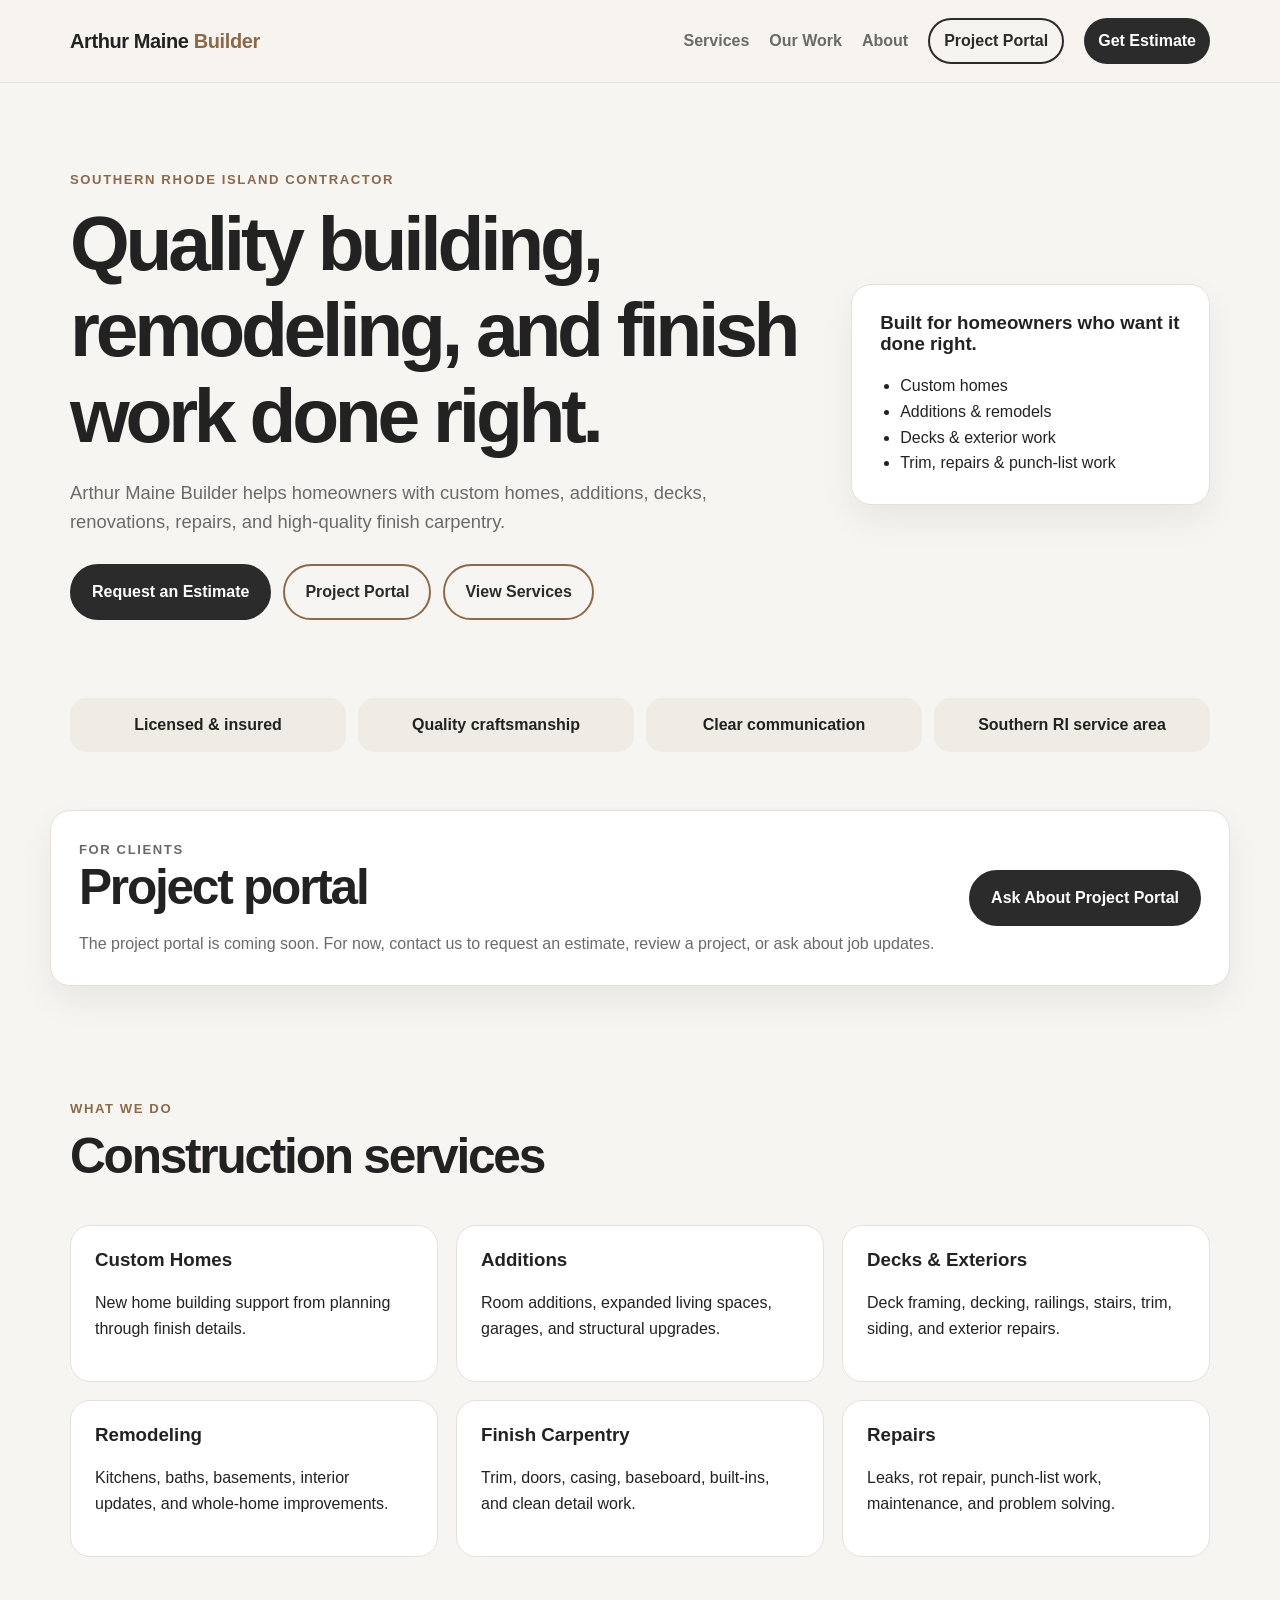
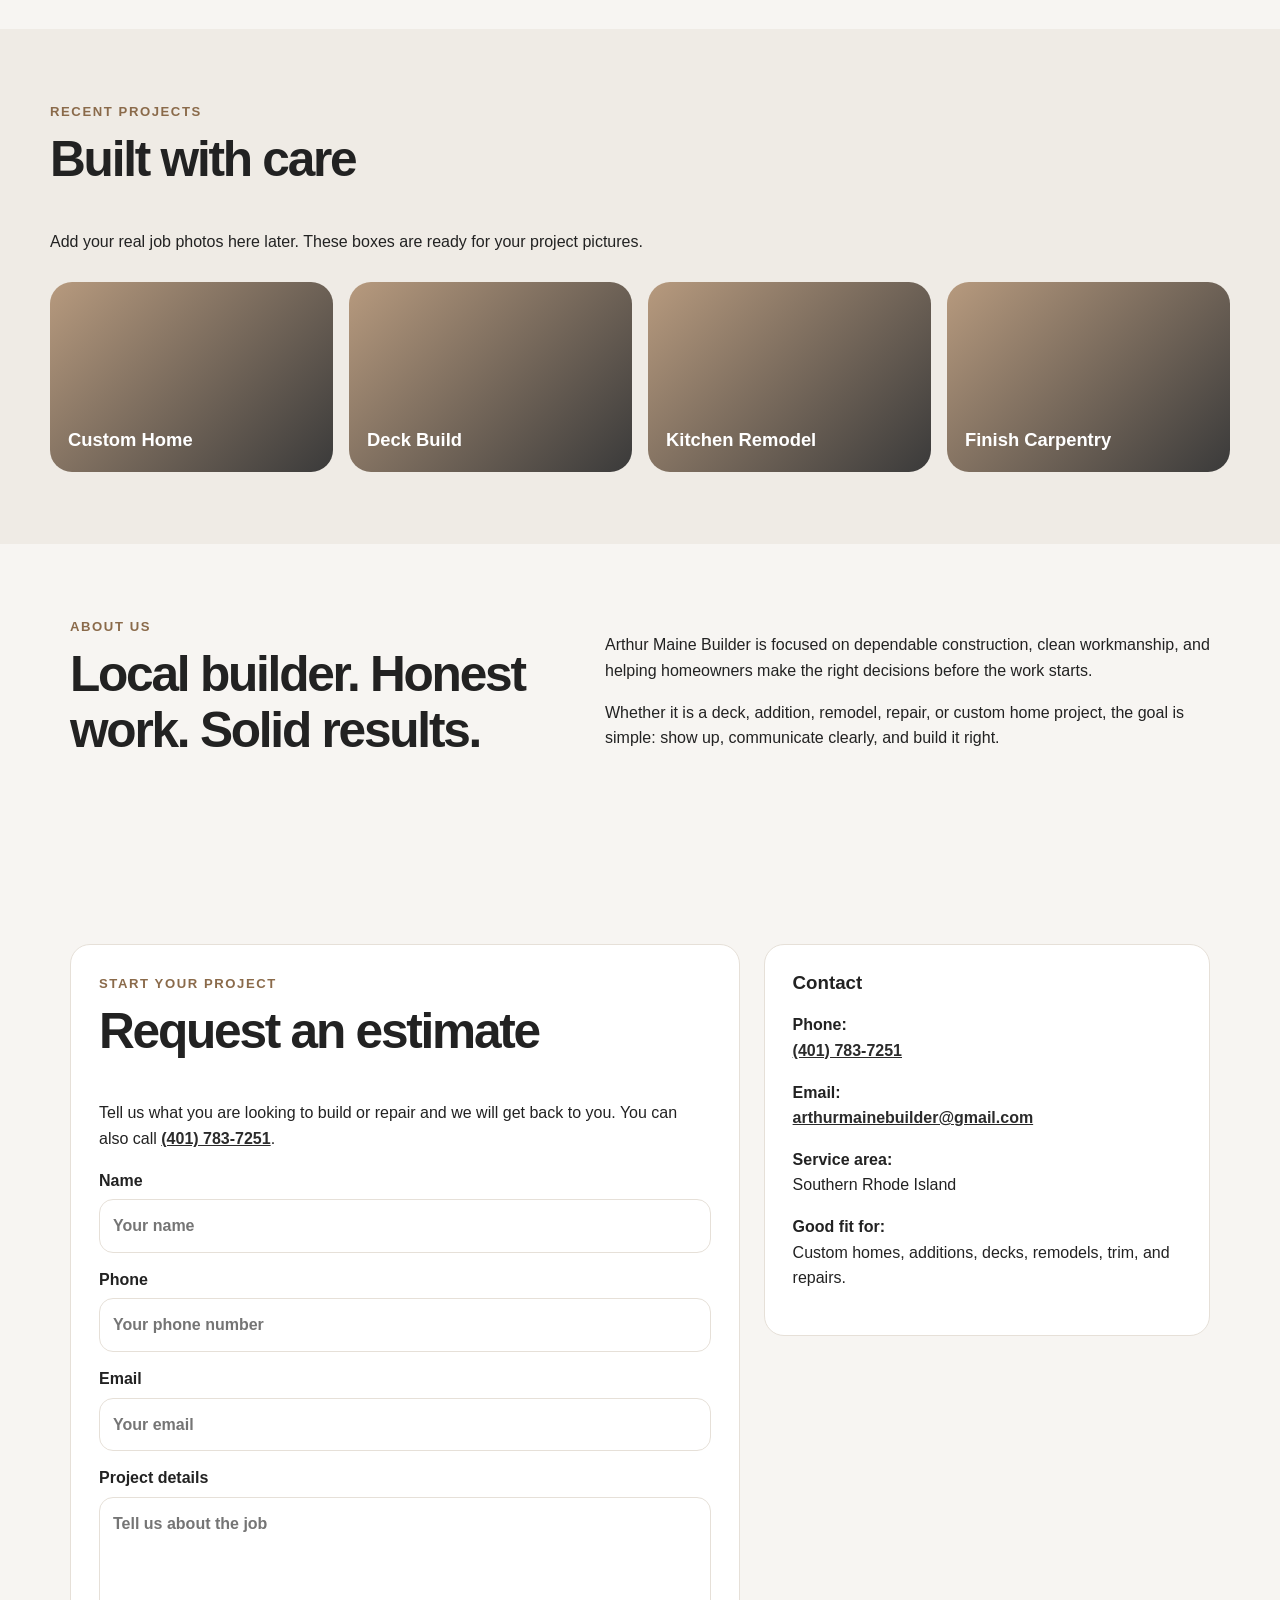
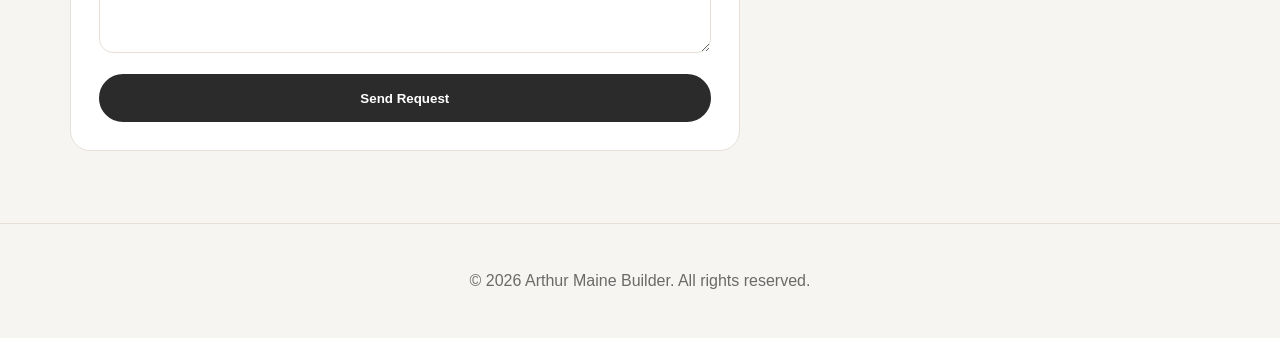
==== index.html @ 5f36a3ec "Add files via upload" ====
<!DOCTYPE html>
<html lang="en">
<head>
  <meta charset="UTF-8" />
  <meta name="viewport" content="width=device-width, initial-scale=1.0" />
  <title>Arthur Maine Builder | Custom Homes, Additions & Remodeling</title>
  <meta name="description" content="Arthur Maine Builder provides custom homes, additions, decks, remodeling, and finish carpentry in Southern Rhode Island." />
  <link rel="stylesheet" href="styles.css" />
</head>
<body>
  <header class="site-header">
    <nav class="nav">
      <a href="#" class="logo">Arthur Maine <span>Builder</span></a>
      <button class="menu-toggle" id="menuToggle" aria-label="Open menu">☰</button>
      <div class="nav-links" id="navLinks">
        <a href="#services">Services</a>
        <a href="#work">Our Work</a>
        <a href="#about">About</a>
        <a href="#contact" class="portal-link">Project Portal</a>
        <a href="#contact" class="nav-cta">Get Estimate</a>
      </div>
    </nav>
  </header>

  <main>
    <section class="hero">
      <div class="hero-content">
        <p class="eyebrow">Southern Rhode Island Contractor</p>
        <h1>Quality building, remodeling, and finish work done right.</h1>
        <p class="hero-text">
          Arthur Maine Builder helps homeowners with custom homes, additions, decks,
          renovations, repairs, and high-quality finish carpentry.
        </p>
        <div class="hero-buttons">
          <a href="#contact" class="btn primary">Request an Estimate</a>
          <a href="#contact" class="btn secondary">Project Portal</a>
          <a href="#services" class="btn secondary">View Services</a>
        </div>
      </div>
      <div class="hero-card">
        <h3>Built for homeowners who want it done right.</h3>
        <ul>
          <li>Custom homes</li>
          <li>Additions & remodels</li>
          <li>Decks & exterior work</li>
          <li>Trim, repairs & punch-list work</li>
        </ul>
      </div>
    </section>

    <section class="trust-bar">
      <div>Licensed & insured</div>
      <div>Quality craftsmanship</div>
      <div>Clear communication</div>
      <div>Southern RI service area</div>
    </section>

    <section class="portal-banner">
      <div>
        <p class="eyebrow">For clients</p>
        <h2>Project portal</h2>
        <p>The project portal is coming soon. For now, contact us to request an estimate, review a project, or ask about job updates.</p>
      </div>
      <a href="#contact" class="btn primary">Ask About Project Portal</a>
    </section>

    <section id="services" class="section">
      <div class="section-heading">
        <p class="eyebrow">What we do</p>
        <h2>Construction services</h2>
      </div>
      <div class="cards">
        <article class="card">
          <h3>Custom Homes</h3>
          <p>New home building support from planning through finish details.</p>
        </article>
        <article class="card">
          <h3>Additions</h3>
          <p>Room additions, expanded living spaces, garages, and structural upgrades.</p>
        </article>
        <article class="card">
          <h3>Decks & Exteriors</h3>
          <p>Deck framing, decking, railings, stairs, trim, siding, and exterior repairs.</p>
        </article>
        <article class="card">
          <h3>Remodeling</h3>
          <p>Kitchens, baths, basements, interior updates, and whole-home improvements.</p>
        </article>
        <article class="card">
          <h3>Finish Carpentry</h3>
          <p>Trim, doors, casing, baseboard, built-ins, and clean detail work.</p>
        </article>
        <article class="card">
          <h3>Repairs</h3>
          <p>Leaks, rot repair, punch-list work, maintenance, and problem solving.</p>
        </article>
      </div>
    </section>

    <section id="work" class="section alt">
      <div class="section-heading">
        <p class="eyebrow">Recent projects</p>
        <h2>Built with care</h2>
        <p>Add your real job photos here later. These boxes are ready for your project pictures.</p>
      </div>
      <div class="gallery">
        <div class="gallery-item">Custom Home</div>
        <div class="gallery-item">Deck Build</div>
        <div class="gallery-item">Kitchen Remodel</div>
        <div class="gallery-item">Finish Carpentry</div>
      </div>
    </section>

    <section id="about" class="section split">
      <div>
        <p class="eyebrow">About us</p>
        <h2>Local builder. Honest work. Solid results.</h2>
      </div>
      <div>
        <p>
          Arthur Maine Builder is focused on dependable construction, clean workmanship,
          and helping homeowners make the right decisions before the work starts.
        </p>
        <p>
          Whether it is a deck, addition, remodel, repair, or custom home project, the goal
          is simple: show up, communicate clearly, and build it right.
        </p>
      </div>
    </section>

    <section id="contact" class="section contact">
      <div class="contact-box">
        <p class="eyebrow">Start your project</p>
        <h2>Request an estimate</h2>
        <p>Tell us what you are looking to build or repair and we will get back to you. You can also call <a href="tel:4017837251">(401) 783-7251</a>.</p>

        <form action="mailto:arthurmainebuilder@gmail.com" method="post" enctype="text/plain" class="contact-form">
          <label>
            Name
            <input type="text" name="Name" placeholder="Your name" required />
          </label>
          <label>
            Phone
            <input type="tel" name="Phone" placeholder="Your phone number" />
          </label>
          <label>
            Email
            <input type="email" name="Email" placeholder="Your email" required />
          </label>
          <label>
            Project details
            <textarea name="Project Details" rows="5" placeholder="Tell us about the job"></textarea>
          </label>
          <button type="submit" class="btn primary">Send Request</button>
        </form>
      </div>

      <div class="contact-info">
        <h3>Contact</h3>
        <p><strong>Phone:</strong><br><a href="tel:4017837251">(401) 783-7251</a></p>
        <p><strong>Email:</strong><br><a href="mailto:arthurmainebuilder@gmail.com">arthurmainebuilder@gmail.com</a></p>
        <p><strong>Service area:</strong><br>Southern Rhode Island</p>
        <p><strong>Good fit for:</strong><br>Custom homes, additions, decks, remodels, trim, and repairs.</p>
      </div>
    </section>
  </main>

  <footer class="footer">
    <p>© <span id="year"></span> Arthur Maine Builder. All rights reserved.</p>
  </footer>

  <script src="script.js"></script>
</body>
</html>
---- styles.css ----
:root {
  --bg: #f7f5f2;
  --text: #222222;
  --muted: #6a6a6a;
  --card: #ffffff;
  --accent: #8a6a4a;
  --accent-dark: #2b2b2b;
  --border: #e6e0d8;
}

* {
  box-sizing: border-box;
}

html {
  scroll-behavior: smooth;
}

body {
  margin: 0;
  font-family: Arial, Helvetica, sans-serif;
  background: var(--bg);
  color: var(--text);
  line-height: 1.6;
}

a {
  color: inherit;
}

.site-header {
  position: sticky;
  top: 0;
  z-index: 10;
  background: rgba(247, 244, 239, 0.95);
  border-bottom: 1px solid var(--border);
  backdrop-filter: blur(8px);
}

.nav {
  max-width: 1180px;
  margin: 0 auto;
  padding: 18px 20px;
  display: flex;
  align-items: center;
  justify-content: space-between;
}

.logo {
  text-decoration: none;
  font-weight: 800;
  font-size: 1.25rem;
  letter-spacing: -0.02em;
}

.logo span {
  color: var(--accent);
}

.nav-links {
  display: flex;
  align-items: center;
  gap: 20px;
}

.nav-links a {
  text-decoration: none;
  font-weight: 700;
  color: var(--muted);
}

.nav-links a:hover {
  color: var(--accent-dark);
}

.nav-cta {
  background: var(--accent);
  color: white !important;
  padding: 10px 14px;
  border-radius: 999px;
}

.portal-link {
  border: 2px solid var(--accent);
  color: var(--accent-dark) !important;
  padding: 8px 14px;
  border-radius: 999px;
}

.menu-toggle {
  display: none;
  font-size: 1.6rem;
  border: 0;
  background: transparent;
  cursor: pointer;
}

.hero {
  max-width: 1180px;
  margin: 0 auto;
  padding: 86px 20px 60px;
  display: grid;
  grid-template-columns: 1.35fr 0.65fr;
  gap: 36px;
  align-items: center;
}

.eyebrow {
  margin: 0 0 10px;
  text-transform: uppercase;
  letter-spacing: 0.12em;
  color: var(--accent);
  font-weight: 800;
  font-size: 0.82rem;
}

h1, h2, h3 {
  line-height: 1.12;
  margin-top: 0;
}

h1 {
  font-size: clamp(2.35rem, 6vw, 4.8rem);
  letter-spacing: -0.055em;
  margin-bottom: 20px;
}

h2 {
  font-size: clamp(2rem, 4vw, 3.1rem);
  letter-spacing: -0.045em;
}

.hero-text {
  max-width: 680px;
  color: var(--muted);
  font-size: 1.15rem;
}

.hero-buttons {
  display: flex;
  flex-wrap: wrap;
  gap: 12px;
  margin-top: 28px;
}

.btn {
  display: inline-flex;
  align-items: center;
  justify-content: center;
  border-radius: 999px;
  padding: 13px 20px;
  text-decoration: none;
  font-weight: 800;
  border: 2px solid var(--accent);
  cursor: pointer;
  min-height: 48px;
}

.btn.primary {
  background: var(--accent);
  color: white;
}

.btn.secondary {
  background: transparent;
  color: var(--accent-dark);
}

.hero-card {
  background: var(--card);
  padding: 28px;
  border: 1px solid var(--border);
  border-radius: 24px;
  box-shadow: 0 16px 35px rgba(0,0,0,0.06);
}

.hero-card ul {
  padding-left: 20px;
  margin-bottom: 0;
}

.trust-bar {
  max-width: 1180px;
  margin: 0 auto 40px;
  padding: 18px 20px;
  display: grid;
  grid-template-columns: repeat(4, 1fr);
  gap: 12px;
}

.trust-bar div {
  background: #efebe5;
  padding: 14px;
  border-radius: 16px;
  text-align: center;
  font-weight: 800;
}

.section {
  max-width: 1180px;
  margin: 0 auto;
  padding: 72px 20px;
}

.portal-banner {
  max-width: 1180px;
  margin: 20px auto 40px;
  padding: 28px;
  background: var(--card);
  border: 1px solid var(--border);
  border-radius: 24px;
  display: flex;
  align-items: center;
  justify-content: space-between;
  gap: 24px;
  box-shadow: 0 16px 35px rgba(0,0,0,0.06);
}

.portal-banner h2 {
  margin-bottom: 10px;
}

.portal-banner p {
  margin-bottom: 0;
  color: var(--muted);
}

.section-heading {
  max-width: 720px;
  margin-bottom: 28px;
}

.cards {
  display: grid;
  grid-template-columns: repeat(3, 1fr);
  gap: 18px;
}

.card {
  background: var(--card);
  padding: 24px;
  border-radius: 22px;
  border: 1px solid var(--border);
}

.alt {
  background: #efebe5;
  max-width: none;
}

.alt > * {
  max-width: 1180px;
  margin-left: auto;
  margin-right: auto;
}

.gallery {
  display: grid;
  grid-template-columns: repeat(4, 1fr);
  gap: 16px;
}

.gallery-item {
  min-height: 190px;
  border-radius: 22px;
  background: linear-gradient(135deg, #b79a7e, #3a3a3a);
  display: flex;
  align-items: end;
  padding: 18px;
  color: white;
  font-size: 1.15rem;
  font-weight: 900;
}

.split {
  display: grid;
  grid-template-columns: 0.9fr 1.1fr;
  gap: 40px;
}

.contact {
  display: grid;
  grid-template-columns: 1.2fr 0.8fr;
  gap: 24px;
  align-items: start;
}

.contact-box, .contact-info {
  background: var(--card);
  border: 1px solid var(--border);
  border-radius: 24px;
  padding: 28px;
}

.contact-form {
  display: grid;
  gap: 14px;
}

label {
  font-weight: 800;
}

input, textarea {
  width: 100%;
  margin-top: 6px;
  border: 1px solid var(--border);
  border-radius: 14px;
  padding: 13px;
  font: inherit;
}

.footer {
  text-align: center;
  padding: 28px 20px;
  color: var(--muted);
  border-top: 1px solid var(--border);
}

@media (max-width: 800px) {
  .menu-toggle {
    display: block;
  }

  .nav-links {
    position: absolute;
    left: 20px;
    right: 20px;
    top: 70px;
    display: none;
    flex-direction: column;
    align-items: stretch;
    background: white;
    padding: 18px;
    border: 1px solid var(--border);
    border-radius: 18px;
    box-shadow: 0 20px 45px rgba(40, 28, 15, 0.12);
  }

  .nav-links.show {
    display: flex;
  }

  .nav-links a {
    padding: 10px;
  }

  .hero,
  .split,
  .contact {
    grid-template-columns: 1fr;
  }

  .portal-banner {
    flex-direction: column;
    align-items: stretch;
  }

  .trust-bar,
  .cards,
  .gallery {
    grid-template-columns: 1fr;
  }

  .hero {
    padding-top: 48px;
  }
}


a[href^="tel"],
a[href^="mailto"] {
  color: var(--accent-dark);
  font-weight: 800;
}


.btn.primary {
  background: var(--accent-dark);
  border-color: var(--accent-dark);
}

.btn.primary:hover {
  opacity: 0.92;
}

.nav-cta {
  background: var(--accent-dark);
}

.portal-link {
  border-color: var(--accent-dark);
}

.hero-card,
.card,
.contact-box,
.contact-info,
.portal-banner {
  border-radius: 20px;
}
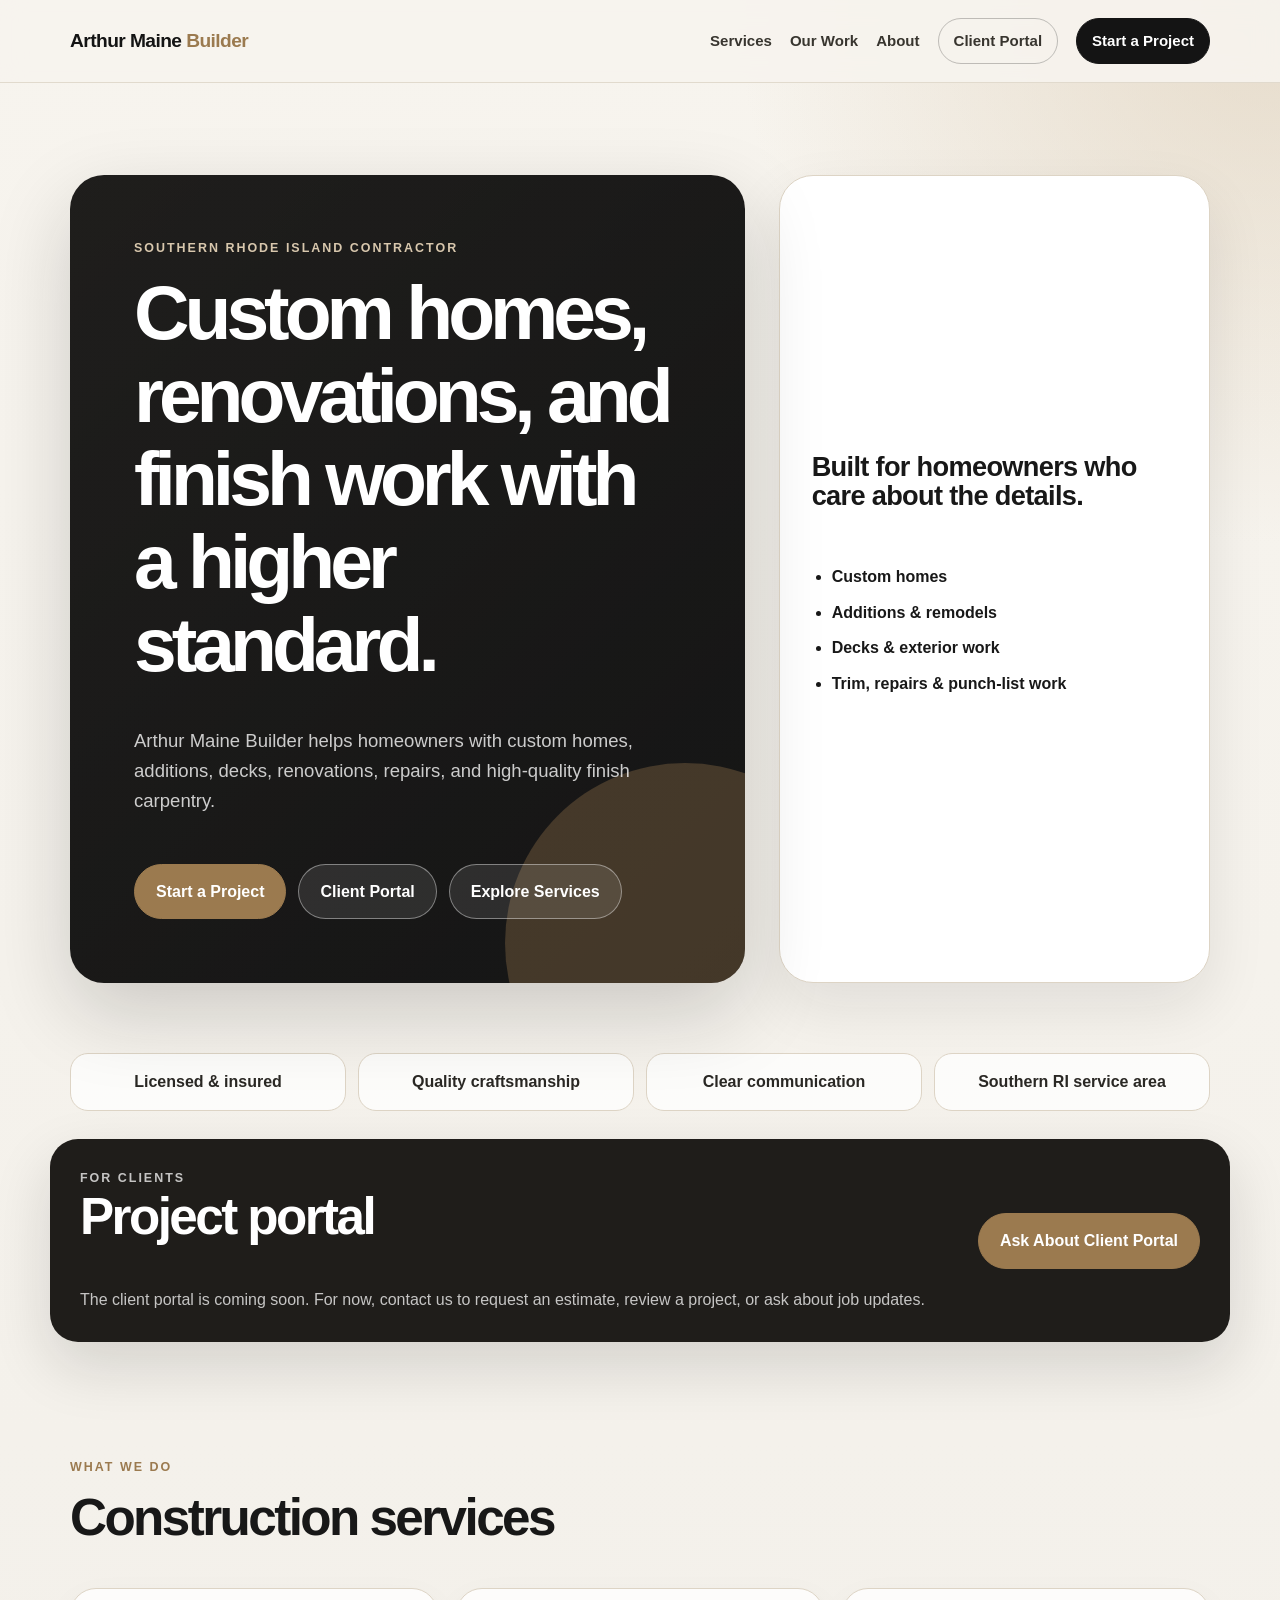
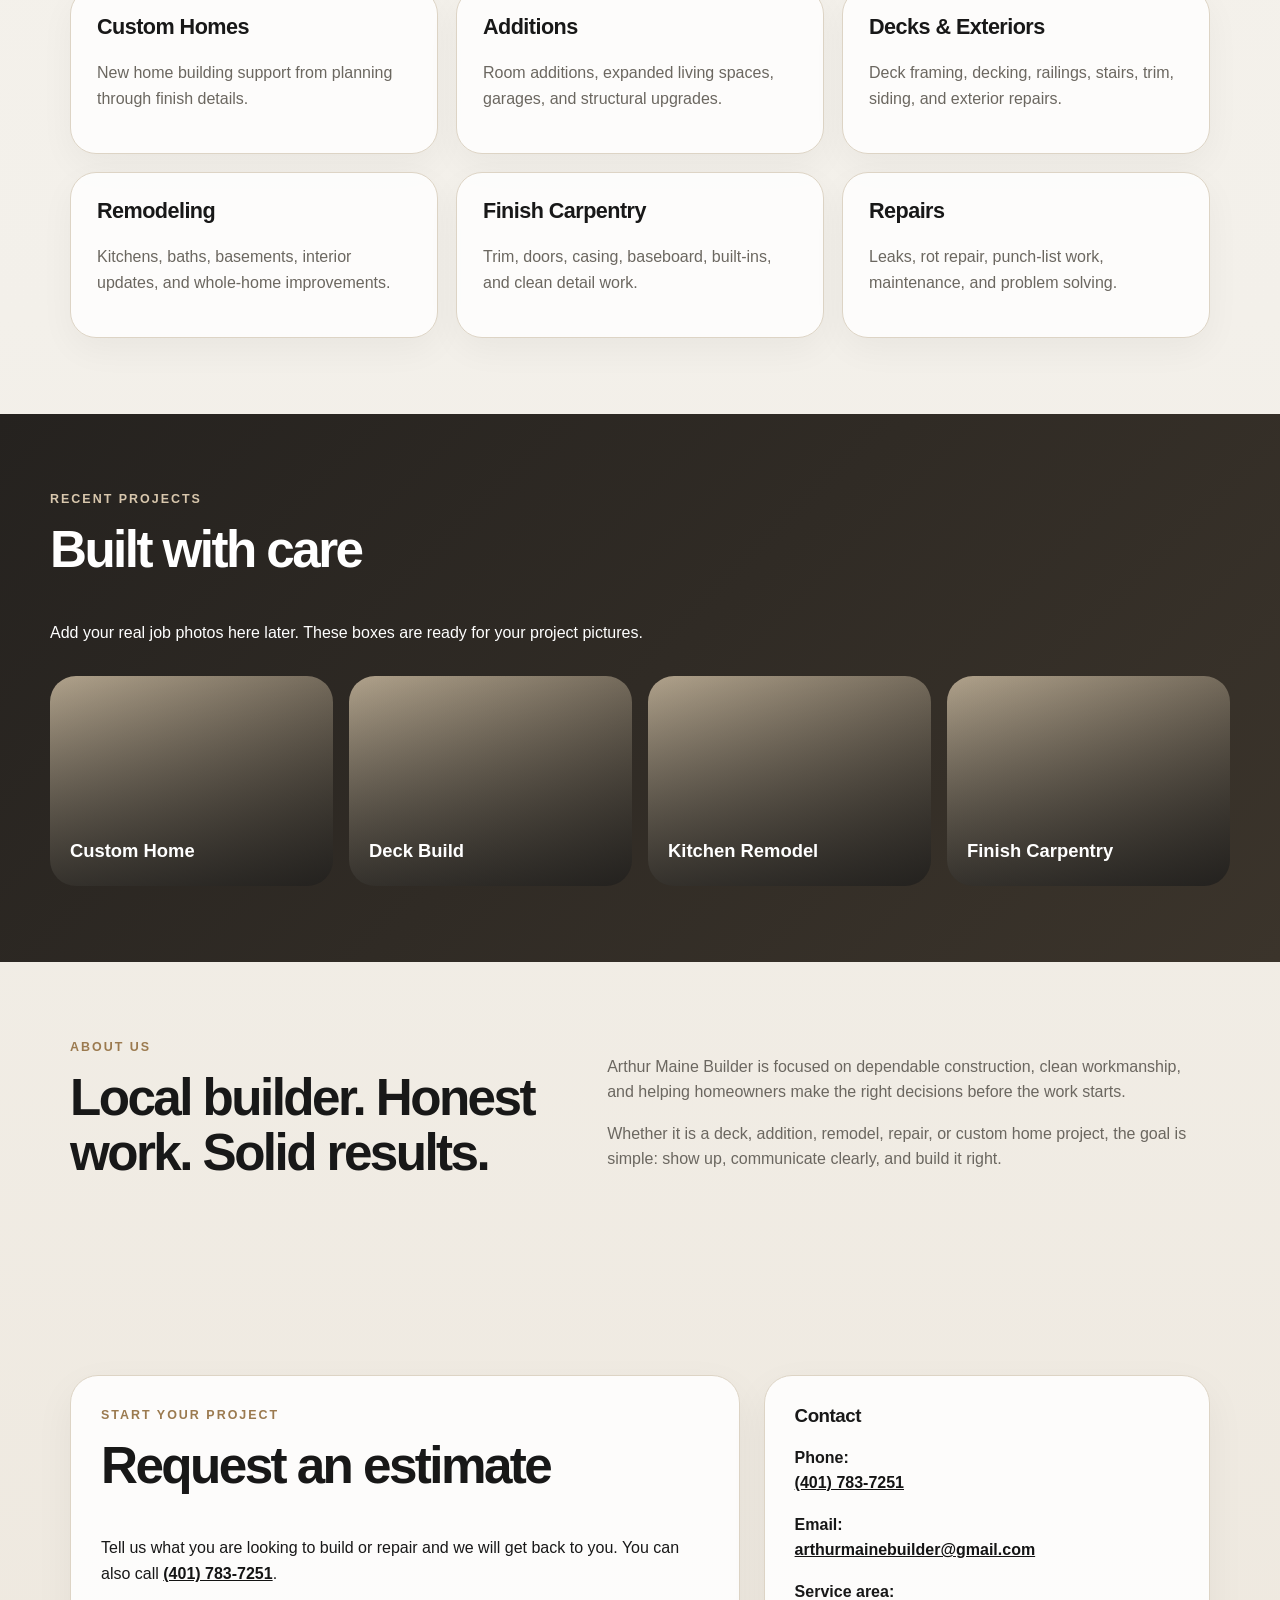
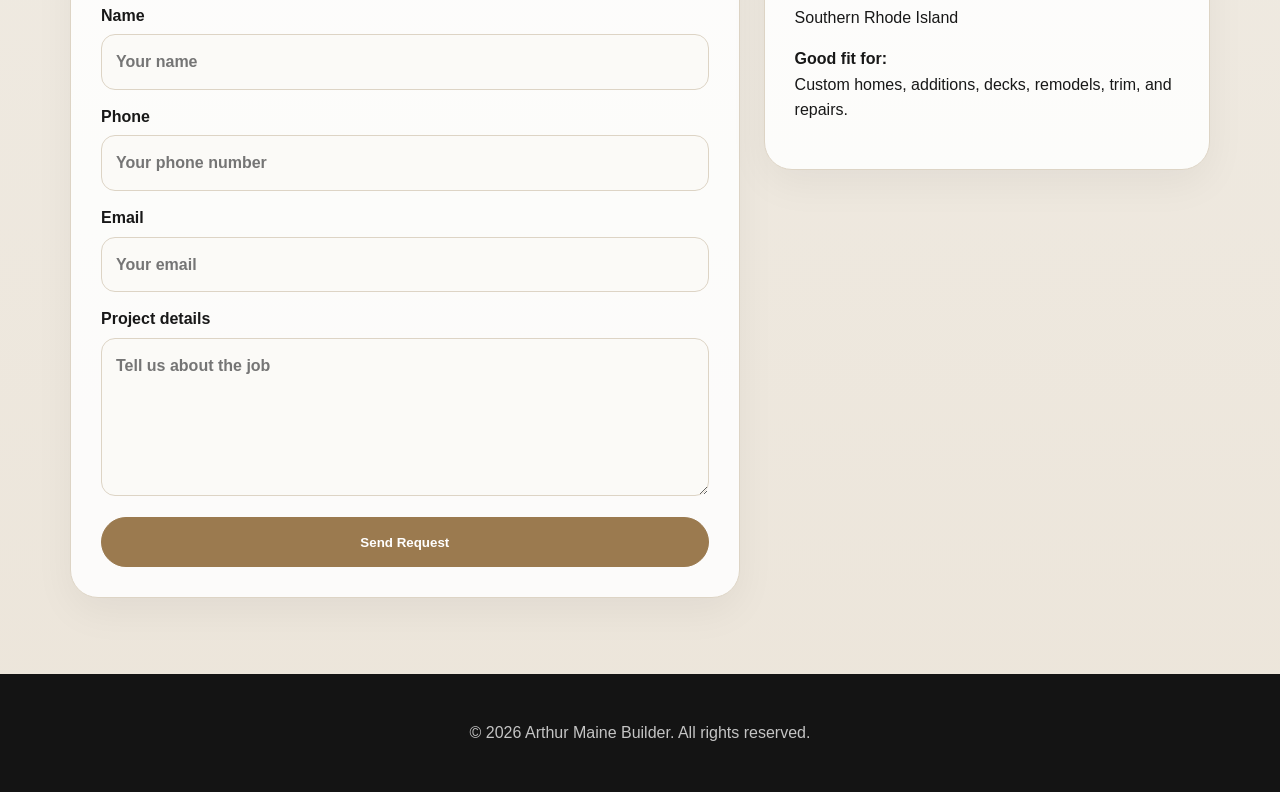
==== commit 184015c5: "Add files via upload" ====
--- a/index.html
+++ b/index.html
@@ -16,8 +16,8 @@
         <a href="#services">Services</a>
         <a href="#work">Our Work</a>
         <a href="#about">About</a>
-        <a href="#contact" class="portal-link">Project Portal</a>
-        <a href="#contact" class="nav-cta">Get Estimate</a>
+        <a href="#contact" class="portal-link">Client Portal</a>
+        <a href="#contact" class="nav-cta">Start a Project</a>
       </div>
     </nav>
   </header>
@@ -26,19 +26,19 @@
     <section class="hero">
       <div class="hero-content">
         <p class="eyebrow">Southern Rhode Island Contractor</p>
-        <h1>Quality building, remodeling, and finish work done right.</h1>
+        <h1>Custom homes, renovations, and finish work with a higher standard.</h1>
         <p class="hero-text">
           Arthur Maine Builder helps homeowners with custom homes, additions, decks,
           renovations, repairs, and high-quality finish carpentry.
         </p>
         <div class="hero-buttons">
-          <a href="#contact" class="btn primary">Request an Estimate</a>
-          <a href="#contact" class="btn secondary">Project Portal</a>
-          <a href="#services" class="btn secondary">View Services</a>
+          <a href="#contact" class="btn primary">Start a Project</a>
+          <a href="#contact" class="btn secondary">Client Portal</a>
+          <a href="#services" class="btn secondary">Explore Services</a>
         </div>
       </div>
       <div class="hero-card">
-        <h3>Built for homeowners who want it done right.</h3>
+        <h3>Built for homeowners who care about the details.</h3>
         <ul>
           <li>Custom homes</li>
           <li>Additions & remodels</li>
@@ -59,9 +59,9 @@
       <div>
         <p class="eyebrow">For clients</p>
         <h2>Project portal</h2>
-        <p>The project portal is coming soon. For now, contact us to request an estimate, review a project, or ask about job updates.</p>
+        <p>The client portal is coming soon. For now, contact us to request an estimate, review a project, or ask about job updates.</p>
       </div>
-      <a href="#contact" class="btn primary">Ask About Project Portal</a>
+      <a href="#contact" class="btn primary">Ask About Client Portal</a>
     </section>
 
     <section id="services" class="section">
--- a/styles.css
+++ b/styles.css
@@ -1,11 +1,14 @@
 :root {
-  --bg: #f7f5f2;
-  --text: #222222;
-  --muted: #6a6a6a;
+  --bg: #f3f0ea;
+  --text: #181818;
+  --muted: #6b6760;
   --card: #ffffff;
-  --accent: #8a6a4a;
-  --accent-dark: #2b2b2b;
-  --border: #e6e0d8;
+  --ink: #141414;
+  --accent: #9b7a4f;
+  --accent-soft: #d8c7ad;
+  --stone: #e7e0d6;
+  --section: #292622;
+  --border: #ddd4c5;
 }
 
 * {
@@ -19,7 +22,9 @@
 body {
   margin: 0;
   font-family: Arial, Helvetica, sans-serif;
-  background: var(--bg);
+  background:
+    radial-gradient(circle at top right, rgba(216,199,173,0.55), transparent 34rem),
+    linear-gradient(180deg, #f7f4ee 0%, var(--bg) 48%, #ece5da 100%);
   color: var(--text);
   line-height: 1.6;
 }
@@ -32,9 +37,9 @@
   position: sticky;
   top: 0;
   z-index: 10;
-  background: rgba(247, 244, 239, 0.95);
-  border-bottom: 1px solid var(--border);
-  backdrop-filter: blur(8px);
+  background: rgba(247, 244, 238, 0.92);
+  border-bottom: 1px solid rgba(221,212,197,0.8);
+  backdrop-filter: blur(12px);
 }
 
 .nav {
@@ -48,9 +53,10 @@
 
 .logo {
   text-decoration: none;
-  font-weight: 800;
-  font-size: 1.25rem;
-  letter-spacing: -0.02em;
+  font-weight: 900;
+  font-size: 1.2rem;
+  letter-spacing: -0.03em;
+  color: var(--ink);
 }
 
 .logo span {
@@ -60,31 +66,34 @@
 .nav-links {
   display: flex;
   align-items: center;
-  gap: 20px;
+  gap: 18px;
 }
 
 .nav-links a {
   text-decoration: none;
-  font-weight: 700;
-  color: var(--muted);
+  font-weight: 800;
+  color: #38352f;
+  font-size: 0.94rem;
 }
 
 .nav-links a:hover {
-  color: var(--accent-dark);
+  color: var(--accent);
+}
+
+.nav-cta,
+.portal-link {
+  border-radius: 999px;
+  padding: 10px 15px;
+}
+
+.portal-link {
+  border: 1px solid rgba(20,20,20,0.25);
 }
 
 .nav-cta {
-  background: var(--accent);
-  color: white !important;
-  padding: 10px 14px;
-  border-radius: 999px;
-}
-
-.portal-link {
-  border: 2px solid var(--accent);
-  color: var(--accent-dark) !important;
-  padding: 8px 14px;
-  border-radius: 999px;
+  background: var(--ink);
+  color: white !important;
+  border: 1px solid var(--ink);
 }
 
 .menu-toggle {
@@ -98,49 +107,90 @@
 .hero {
   max-width: 1180px;
   margin: 0 auto;
-  padding: 86px 20px 60px;
-  display: grid;
-  grid-template-columns: 1.35fr 0.65fr;
-  gap: 36px;
-  align-items: center;
+  padding: 92px 20px 70px;
+  display: grid;
+  grid-template-columns: 1.22fr 0.78fr;
+  gap: 34px;
+  align-items: stretch;
+}
+
+.hero-content {
+  background:
+    linear-gradient(rgba(20,20,20,0.72), rgba(20,20,20,0.72)),
+    linear-gradient(135deg, #3b3731, #161616);
+  color: white;
+  border-radius: 34px;
+  padding: clamp(34px, 6vw, 64px);
+  min-height: 560px;
+  display: flex;
+  flex-direction: column;
+  justify-content: center;
+  box-shadow: 0 30px 80px rgba(24,24,24,0.18);
+  position: relative;
+  overflow: hidden;
+}
+
+.hero-content::after {
+  content: "";
+  position: absolute;
+  right: -120px;
+  bottom: -140px;
+  width: 360px;
+  height: 360px;
+  border-radius: 50%;
+  background: rgba(155,122,79,0.35);
+}
+
+.hero-content > * {
+  position: relative;
+  z-index: 1;
 }
 
 .eyebrow {
-  margin: 0 0 10px;
+  margin: 0 0 12px;
   text-transform: uppercase;
-  letter-spacing: 0.12em;
-  color: var(--accent);
-  font-weight: 800;
-  font-size: 0.82rem;
+  letter-spacing: 0.16em;
+  color: var(--accent) !important;
+  font-weight: 900;
+  font-size: 0.78rem;
+}
+
+.hero .eyebrow {
+  color: var(--accent-soft) !important;
 }
 
 h1, h2, h3 {
-  line-height: 1.12;
+  line-height: 1.08;
   margin-top: 0;
 }
 
 h1 {
-  font-size: clamp(2.35rem, 6vw, 4.8rem);
-  letter-spacing: -0.055em;
-  margin-bottom: 20px;
+  font-size: clamp(2.5rem, 6vw, 5.2rem);
+  letter-spacing: -0.065em;
+  margin-bottom: 22px;
+  color: white !important;
 }
 
 h2 {
-  font-size: clamp(2rem, 4vw, 3.1rem);
-  letter-spacing: -0.045em;
+  font-size: clamp(2rem, 4vw, 3.25rem);
+  letter-spacing: -0.05em;
+}
+
+h3 {
+  letter-spacing: -0.025em;
 }
 
 .hero-text {
-  max-width: 680px;
-  color: var(--muted);
-  font-size: 1.15rem;
+  max-width: 700px;
+  color: rgba(255,255,255,0.78) !important;
+  font-size: 1.16rem;
 }
 
 .hero-buttons {
   display: flex;
   flex-wrap: wrap;
   gap: 12px;
-  margin-top: 28px;
+  margin-top: 30px;
 }
 
 .btn {
@@ -148,30 +198,39 @@
   align-items: center;
   justify-content: center;
   border-radius: 999px;
-  padding: 13px 20px;
+  padding: 14px 21px;
   text-decoration: none;
-  font-weight: 800;
-  border: 2px solid var(--accent);
+  font-weight: 900;
+  border: 1px solid var(--ink);
   cursor: pointer;
-  min-height: 48px;
+  min-height: 50px;
 }
 
 .btn.primary {
   background: var(--accent);
-  color: white;
+  border-color: var(--accent);
+  color: #fff !important;
 }
 
 .btn.secondary {
-  background: transparent;
-  color: var(--accent-dark);
+  background: rgba(255,255,255,0.1);
+  color: white !important;
+  border-color: rgba(255,255,255,0.4);
 }
 
 .hero-card {
   background: var(--card);
-  padding: 28px;
+  padding: 32px;
   border: 1px solid var(--border);
-  border-radius: 24px;
-  box-shadow: 0 16px 35px rgba(0,0,0,0.06);
+  border-radius: 34px;
+  box-shadow: 0 24px 60px rgba(24,24,24,0.09);
+  display: flex;
+  flex-direction: column;
+  justify-content: center;
+}
+
+.hero-card h3 {
+  font-size: 1.7rem;
 }
 
 .hero-card ul {
@@ -179,55 +238,63 @@
   margin-bottom: 0;
 }
 
+.hero-card li {
+  margin: 10px 0;
+  font-weight: 800;
+}
+
 .trust-bar {
   max-width: 1180px;
-  margin: 0 auto 40px;
-  padding: 18px 20px;
+  margin: 0 auto 28px;
+  padding: 0 20px;
   display: grid;
   grid-template-columns: repeat(4, 1fr);
   gap: 12px;
 }
 
 .trust-bar div {
-  background: #efebe5;
-  padding: 14px;
-  border-radius: 16px;
+  background: rgba(255,255,255,0.75);
+  border: 1px solid var(--border);
+  padding: 15px;
+  border-radius: 18px;
   text-align: center;
-  font-weight: 800;
-}
-
-.section {
-  max-width: 1180px;
-  margin: 0 auto;
-  padding: 72px 20px;
+  font-weight: 900;
+  color: #2a2824;
 }
 
 .portal-banner {
   max-width: 1180px;
   margin: 20px auto 40px;
-  padding: 28px;
-  background: var(--card);
-  border: 1px solid var(--border);
-  border-radius: 24px;
+  padding: 30px;
+  background: #1f1d1a;
+  color: white;
+  border-radius: 28px;
   display: flex;
   align-items: center;
   justify-content: space-between;
   gap: 24px;
-  box-shadow: 0 16px 35px rgba(0,0,0,0.06);
-}
-
-.portal-banner h2 {
-  margin-bottom: 10px;
-}
-
+  box-shadow: 0 24px 60px rgba(24,24,24,0.14);
+}
+
+.portal-banner h2,
 .portal-banner p {
+  color: white !important;
+}
+
+.portal-banner p {
+  opacity: 0.74;
   margin-bottom: 0;
-  color: var(--muted);
+}
+
+.section {
+  max-width: 1180px;
+  margin: 0 auto;
+  padding: 76px 20px;
 }
 
 .section-heading {
-  max-width: 720px;
-  margin-bottom: 28px;
+  max-width: 760px;
+  margin-bottom: 30px;
 }
 
 .cards {
@@ -237,23 +304,48 @@
 }
 
 .card {
-  background: var(--card);
-  padding: 24px;
-  border-radius: 22px;
+  background: rgba(255,255,255,0.82);
+  padding: 26px;
+  border-radius: 26px;
   border: 1px solid var(--border);
+  box-shadow: 0 12px 35px rgba(24,24,24,0.045);
+}
+
+.card:hover {
+  transform: translateY(-3px);
+  transition: 0.2s ease;
+}
+
+.card h3 {
+  font-size: 1.35rem;
+}
+
+.card p {
+  color: var(--muted);
 }
 
 .alt {
-  background: #efebe5;
   max-width: none;
-}
-
-.alt > * {
+  background: linear-gradient(135deg, #25221f 0%, #3b342b 100%);
+  color: white;
+}
+
+.alt .section-heading,
+.alt .gallery {
   max-width: 1180px;
   margin-left: auto;
   margin-right: auto;
 }
 
+.alt h2,
+.alt p {
+  color: white !important;
+}
+
+.alt .eyebrow {
+  color: var(--accent-soft) !important;
+}
+
 .gallery {
   display: grid;
   grid-template-columns: repeat(4, 1fr);
@@ -261,13 +353,15 @@
 }
 
 .gallery-item {
-  min-height: 190px;
-  border-radius: 22px;
-  background: linear-gradient(135deg, #b79a7e, #3a3a3a);
+  min-height: 210px;
+  border-radius: 26px;
+  background:
+    linear-gradient(180deg, rgba(20,20,20,0.05), rgba(20,20,20,0.72)),
+    linear-gradient(135deg, #b9aa92, #4b443a) !important;
   display: flex;
   align-items: end;
-  padding: 18px;
-  color: white;
+  padding: 20px;
+  color: white !important;
   font-size: 1.15rem;
   font-weight: 900;
 }
@@ -275,7 +369,11 @@
 .split {
   display: grid;
   grid-template-columns: 0.9fr 1.1fr;
-  gap: 40px;
+  gap: 44px;
+}
+
+.split p {
+  color: var(--muted);
 }
 
 .contact {
@@ -286,10 +384,11 @@
 }
 
 .contact-box, .contact-info {
-  background: var(--card);
+  background: rgba(255,255,255,0.86);
   border: 1px solid var(--border);
-  border-radius: 24px;
-  padding: 28px;
+  border-radius: 28px;
+  padding: 30px;
+  box-shadow: 0 14px 40px rgba(24,24,24,0.05);
 }
 
 .contact-form {
@@ -298,7 +397,7 @@
 }
 
 label {
-  font-weight: 800;
+  font-weight: 900;
 }
 
 input, textarea {
@@ -306,15 +405,33 @@
   margin-top: 6px;
   border: 1px solid var(--border);
   border-radius: 14px;
-  padding: 13px;
+  padding: 14px;
   font: inherit;
+  background: #fbfaf7;
+}
+
+input:focus,
+textarea:focus {
+  outline: 2px solid rgba(155,122,79,0.25);
+  border-color: var(--accent);
+}
+
+a[href^="tel"],
+a[href^="mailto"] {
+  color: var(--ink) !important;
+  font-weight: 900;
 }
 
 .footer {
   text-align: center;
-  padding: 28px 20px;
-  color: var(--muted);
-  border-top: 1px solid var(--border);
+  padding: 30px 20px;
+  color: rgba(255,255,255,0.75) !important;
+  background: #141414;
+}
+
+.footer p,
+.footer span {
+  color: rgba(255,255,255,0.75) !important;
 }
 
 @media (max-width: 800px) {
@@ -334,7 +451,7 @@
     padding: 18px;
     border: 1px solid var(--border);
     border-radius: 18px;
-    box-shadow: 0 20px 45px rgba(40, 28, 15, 0.12);
+    box-shadow: 0 20px 45px rgba(24,24,24,0.12);
   }
 
   .nav-links.show {
@@ -351,9 +468,12 @@
     grid-template-columns: 1fr;
   }
 
-  .portal-banner {
-    flex-direction: column;
-    align-items: stretch;
+  .hero {
+    padding-top: 42px;
+  }
+
+  .hero-content {
+    min-height: auto;
   }
 
   .trust-bar,
@@ -362,40 +482,8 @@
     grid-template-columns: 1fr;
   }
 
-  .hero {
-    padding-top: 48px;
-  }
-}
-
-
-a[href^="tel"],
-a[href^="mailto"] {
-  color: var(--accent-dark);
-  font-weight: 800;
-}
-
-
-.btn.primary {
-  background: var(--accent-dark);
-  border-color: var(--accent-dark);
-}
-
-.btn.primary:hover {
-  opacity: 0.92;
-}
-
-.nav-cta {
-  background: var(--accent-dark);
-}
-
-.portal-link {
-  border-color: var(--accent-dark);
-}
-
-.hero-card,
-.card,
-.contact-box,
-.contact-info,
-.portal-banner {
-  border-radius: 20px;
-}
+  .portal-banner {
+    flex-direction: column;
+    align-items: stretch;
+  }
+}
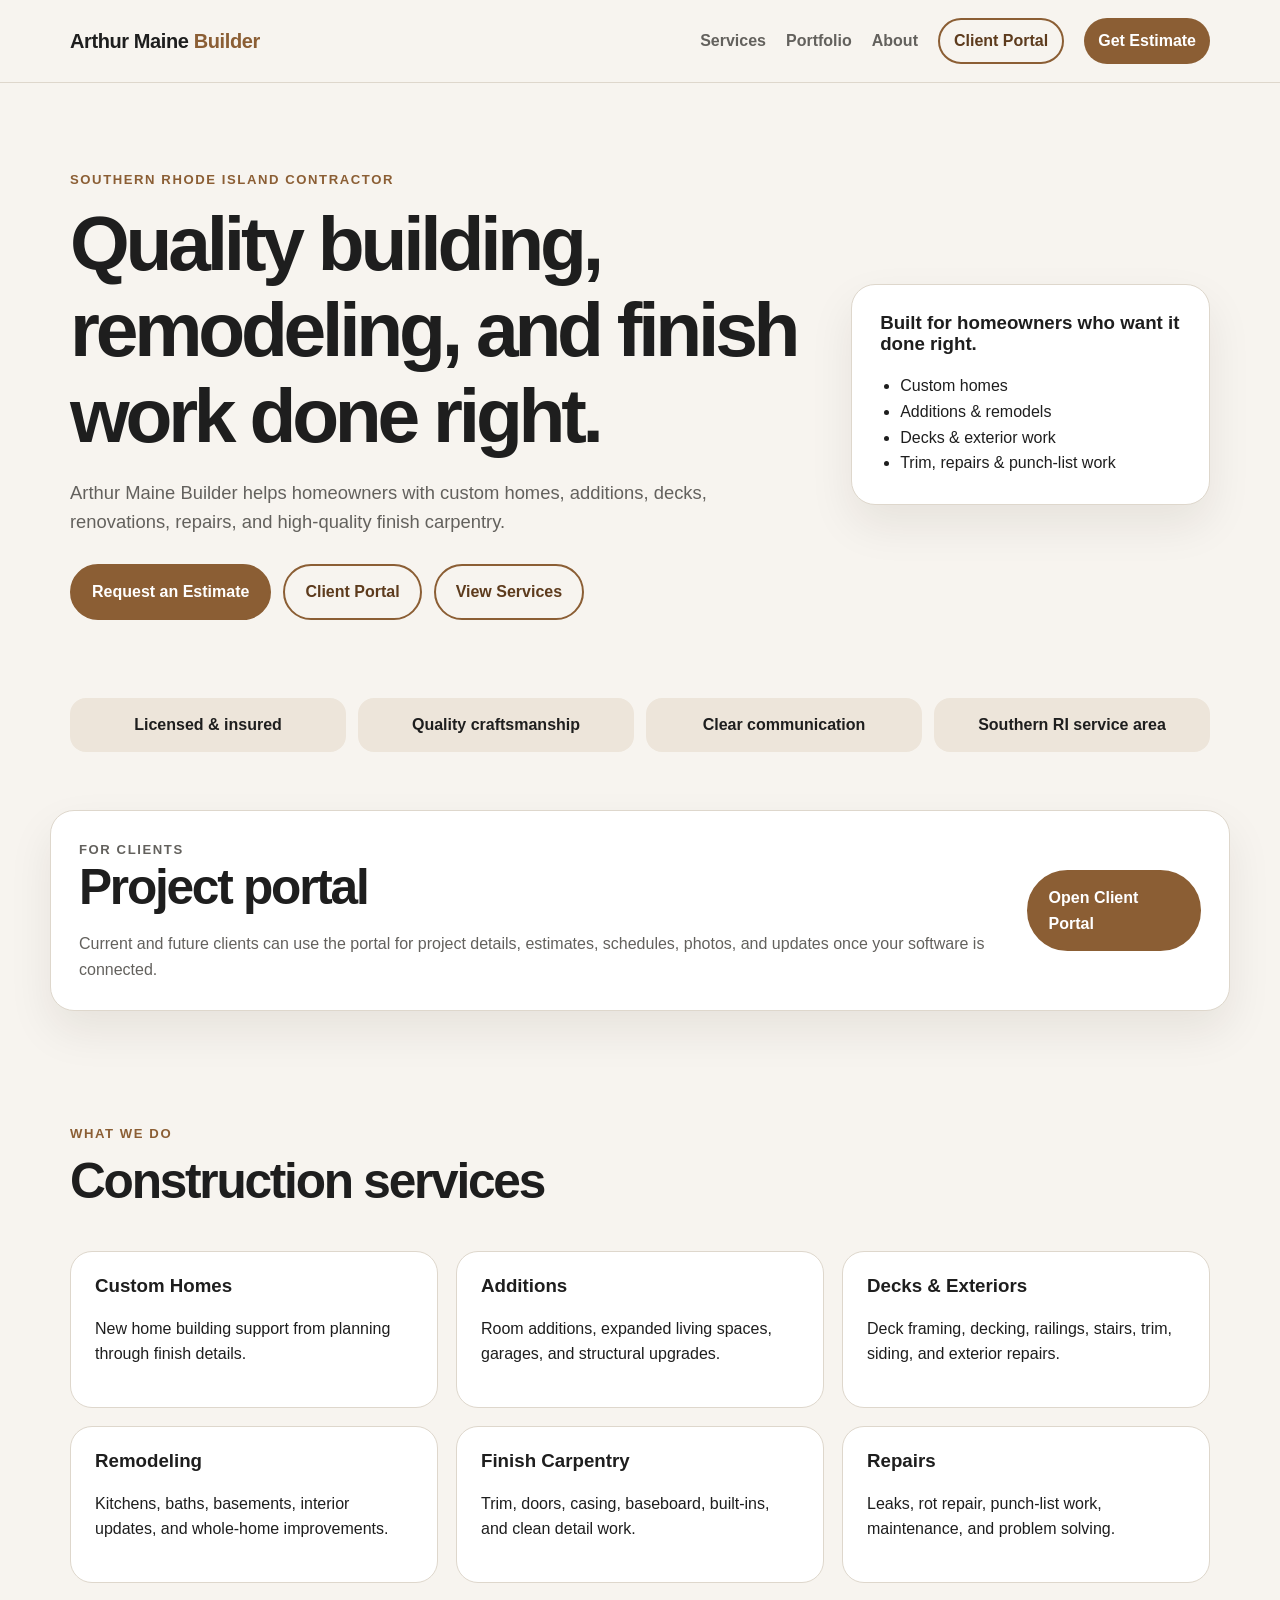
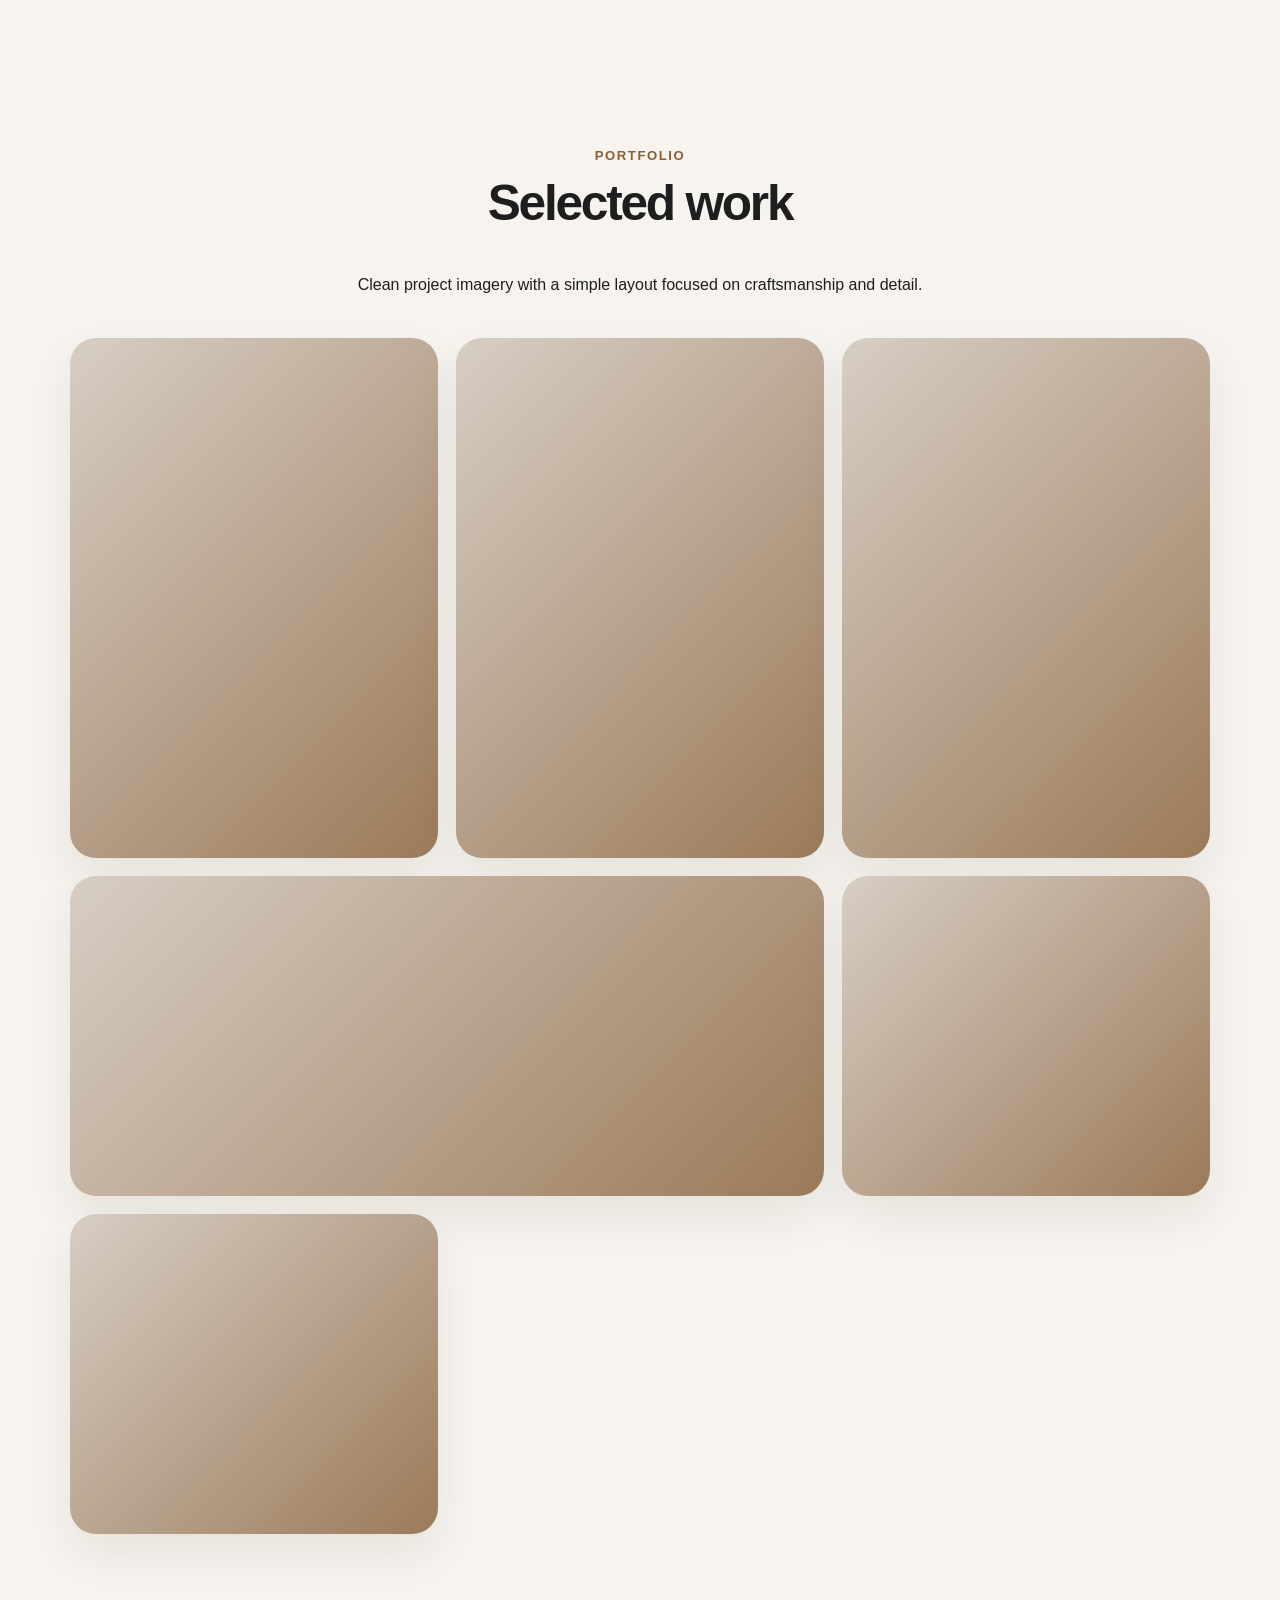
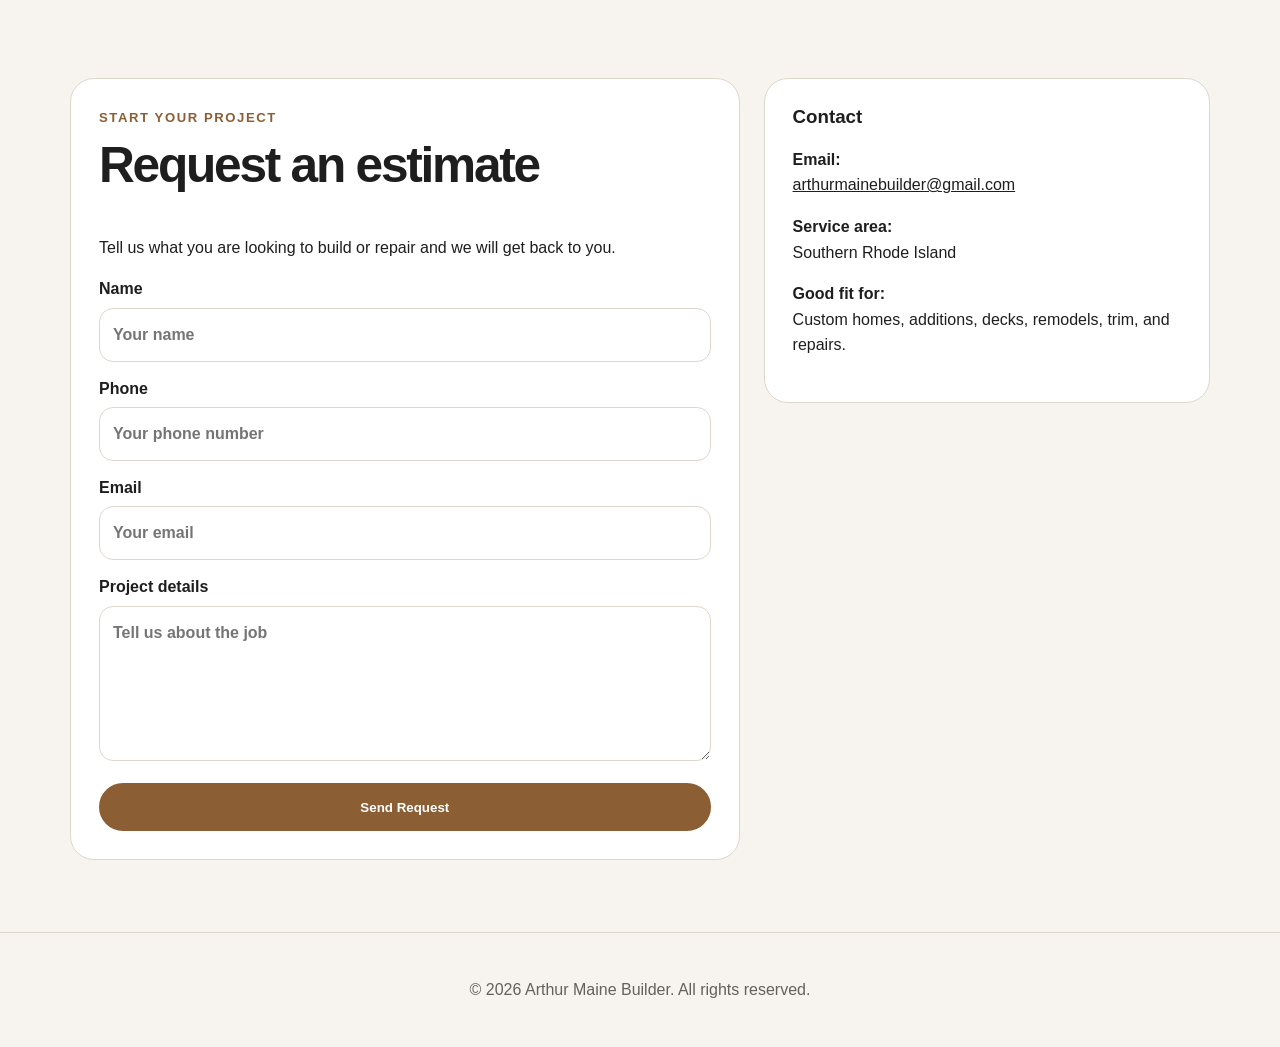
==== commit a5657c6a: "Add files via upload" ====
--- a/index.html
+++ b/index.html
@@ -14,10 +14,10 @@
       <button class="menu-toggle" id="menuToggle" aria-label="Open menu">☰</button>
       <div class="nav-links" id="navLinks">
         <a href="#services">Services</a>
-        <a href="#work">Our Work</a>
+        <a href="#work">Portfolio</a>
         <a href="#about">About</a>
-        <a href="#contact" class="portal-link">Client Portal</a>
-        <a href="#contact" class="nav-cta">Start a Project</a>
+        <a href="/portal" class="portal-link">Client Portal</a>
+        <a href="#contact" class="nav-cta">Get Estimate</a>
       </div>
     </nav>
   </header>
@@ -26,19 +26,19 @@
     <section class="hero">
       <div class="hero-content">
         <p class="eyebrow">Southern Rhode Island Contractor</p>
-        <h1>Custom homes, renovations, and finish work with a higher standard.</h1>
+        <h1>Quality building, remodeling, and finish work done right.</h1>
         <p class="hero-text">
           Arthur Maine Builder helps homeowners with custom homes, additions, decks,
           renovations, repairs, and high-quality finish carpentry.
         </p>
         <div class="hero-buttons">
-          <a href="#contact" class="btn primary">Start a Project</a>
-          <a href="#contact" class="btn secondary">Client Portal</a>
-          <a href="#services" class="btn secondary">Explore Services</a>
+          <a href="#contact" class="btn primary">Request an Estimate</a>
+          <a href="/portal" class="btn secondary">Client Portal</a>
+          <a href="#services" class="btn secondary">View Services</a>
         </div>
       </div>
       <div class="hero-card">
-        <h3>Built for homeowners who care about the details.</h3>
+        <h3>Built for homeowners who want it done right.</h3>
         <ul>
           <li>Custom homes</li>
           <li>Additions & remodels</li>
@@ -59,9 +59,9 @@
       <div>
         <p class="eyebrow">For clients</p>
         <h2>Project portal</h2>
-        <p>The client portal is coming soon. For now, contact us to request an estimate, review a project, or ask about job updates.</p>
+        <p>Current and future clients can use the portal for project details, estimates, schedules, photos, and updates once your software is connected.</p>
       </div>
-      <a href="#contact" class="btn primary">Ask About Client Portal</a>
+      <a href="/portal" class="btn primary">Open Client Portal</a>
     </section>
 
     <section id="services" class="section">
@@ -97,42 +97,30 @@
       </div>
     </section>
 
-    <section id="work" class="section alt">
-      <div class="section-heading">
-        <p class="eyebrow">Recent projects</p>
-        <h2>Built with care</h2>
-        <p>Add your real job photos here later. These boxes are ready for your project pictures.</p>
-      </div>
-      <div class="gallery">
-        <div class="gallery-item">Custom Home</div>
-        <div class="gallery-item">Deck Build</div>
-        <div class="gallery-item">Kitchen Remodel</div>
-        <div class="gallery-item">Finish Carpentry</div>
-      </div>
-    </section>
+    
+<section id="work" class="section portfolio-section">
+  <div class="section-heading centered">
+    <p class="eyebrow">Portfolio</p>
+    <h2>Selected work</h2>
+    <p>Clean project imagery with a simple layout focused on craftsmanship and detail.</p>
+  </div>
 
-    <section id="about" class="section split">
-      <div>
-        <p class="eyebrow">About us</p>
-        <h2>Local builder. Honest work. Solid results.</h2>
-      </div>
-      <div>
-        <p>
-          Arthur Maine Builder is focused on dependable construction, clean workmanship,
-          and helping homeowners make the right decisions before the work starts.
-        </p>
-        <p>
-          Whether it is a deck, addition, remodel, repair, or custom home project, the goal
-          is simple: show up, communicate clearly, and build it right.
-        </p>
-      </div>
-    </section>
+  <div class="minimal-gallery">
+    <div class="minimal-photo"></div>
+    <div class="minimal-photo tall"></div>
+    <div class="minimal-photo"></div>
+    <div class="minimal-photo wide"></div>
+    <div class="minimal-photo"></div>
+    <div class="minimal-photo"></div>
+  </div>
+</section>
+
 
     <section id="contact" class="section contact">
       <div class="contact-box">
         <p class="eyebrow">Start your project</p>
         <h2>Request an estimate</h2>
-        <p>Tell us what you are looking to build or repair and we will get back to you. You can also call <a href="tel:4017837251">(401) 783-7251</a>.</p>
+        <p>Tell us what you are looking to build or repair and we will get back to you.</p>
 
         <form action="mailto:arthurmainebuilder@gmail.com" method="post" enctype="text/plain" class="contact-form">
           <label>
@@ -157,7 +145,6 @@
 
       <div class="contact-info">
         <h3>Contact</h3>
-        <p><strong>Phone:</strong><br><a href="tel:4017837251">(401) 783-7251</a></p>
         <p><strong>Email:</strong><br><a href="mailto:arthurmainebuilder@gmail.com">arthurmainebuilder@gmail.com</a></p>
         <p><strong>Service area:</strong><br>Southern Rhode Island</p>
         <p><strong>Good fit for:</strong><br>Custom homes, additions, decks, remodels, trim, and repairs.</p>
--- a/styles.css
+++ b/styles.css
@@ -1,14 +1,11 @@
 :root {
-  --bg: #f3f0ea;
-  --text: #181818;
-  --muted: #6b6760;
+  --bg: #f7f4ef;
+  --text: #1e1e1e;
+  --muted: #63615d;
   --card: #ffffff;
-  --ink: #141414;
-  --accent: #9b7a4f;
-  --accent-soft: #d8c7ad;
-  --stone: #e7e0d6;
-  --section: #292622;
-  --border: #ddd4c5;
+  --accent: #8b5e34;
+  --accent-dark: #5d3b1d;
+  --border: #ded7cc;
 }
 
 * {
@@ -22,9 +19,7 @@
 body {
   margin: 0;
   font-family: Arial, Helvetica, sans-serif;
-  background:
-    radial-gradient(circle at top right, rgba(216,199,173,0.55), transparent 34rem),
-    linear-gradient(180deg, #f7f4ee 0%, var(--bg) 48%, #ece5da 100%);
+  background: var(--bg);
   color: var(--text);
   line-height: 1.6;
 }
@@ -37,9 +32,9 @@
   position: sticky;
   top: 0;
   z-index: 10;
-  background: rgba(247, 244, 238, 0.92);
-  border-bottom: 1px solid rgba(221,212,197,0.8);
-  backdrop-filter: blur(12px);
+  background: rgba(247, 244, 239, 0.95);
+  border-bottom: 1px solid var(--border);
+  backdrop-filter: blur(8px);
 }
 
 .nav {
@@ -53,10 +48,9 @@
 
 .logo {
   text-decoration: none;
-  font-weight: 900;
-  font-size: 1.2rem;
-  letter-spacing: -0.03em;
-  color: var(--ink);
+  font-weight: 800;
+  font-size: 1.25rem;
+  letter-spacing: -0.02em;
 }
 
 .logo span {
@@ -66,34 +60,31 @@
 .nav-links {
   display: flex;
   align-items: center;
-  gap: 18px;
+  gap: 20px;
 }
 
 .nav-links a {
   text-decoration: none;
-  font-weight: 800;
-  color: #38352f;
-  font-size: 0.94rem;
+  font-weight: 700;
+  color: var(--muted);
 }
 
 .nav-links a:hover {
-  color: var(--accent);
-}
-
-.nav-cta,
+  color: var(--accent-dark);
+}
+
+.nav-cta {
+  background: var(--accent);
+  color: white !important;
+  padding: 10px 14px;
+  border-radius: 999px;
+}
+
 .portal-link {
+  border: 2px solid var(--accent);
+  color: var(--accent-dark) !important;
+  padding: 8px 14px;
   border-radius: 999px;
-  padding: 10px 15px;
-}
-
-.portal-link {
-  border: 1px solid rgba(20,20,20,0.25);
-}
-
-.nav-cta {
-  background: var(--ink);
-  color: white !important;
-  border: 1px solid var(--ink);
 }
 
 .menu-toggle {
@@ -107,90 +98,49 @@
 .hero {
   max-width: 1180px;
   margin: 0 auto;
-  padding: 92px 20px 70px;
-  display: grid;
-  grid-template-columns: 1.22fr 0.78fr;
-  gap: 34px;
-  align-items: stretch;
-}
-
-.hero-content {
-  background:
-    linear-gradient(rgba(20,20,20,0.72), rgba(20,20,20,0.72)),
-    linear-gradient(135deg, #3b3731, #161616);
-  color: white;
-  border-radius: 34px;
-  padding: clamp(34px, 6vw, 64px);
-  min-height: 560px;
-  display: flex;
-  flex-direction: column;
-  justify-content: center;
-  box-shadow: 0 30px 80px rgba(24,24,24,0.18);
-  position: relative;
-  overflow: hidden;
-}
-
-.hero-content::after {
-  content: "";
-  position: absolute;
-  right: -120px;
-  bottom: -140px;
-  width: 360px;
-  height: 360px;
-  border-radius: 50%;
-  background: rgba(155,122,79,0.35);
-}
-
-.hero-content > * {
-  position: relative;
-  z-index: 1;
+  padding: 86px 20px 60px;
+  display: grid;
+  grid-template-columns: 1.35fr 0.65fr;
+  gap: 36px;
+  align-items: center;
 }
 
 .eyebrow {
-  margin: 0 0 12px;
+  margin: 0 0 10px;
   text-transform: uppercase;
-  letter-spacing: 0.16em;
-  color: var(--accent) !important;
-  font-weight: 900;
-  font-size: 0.78rem;
-}
-
-.hero .eyebrow {
-  color: var(--accent-soft) !important;
+  letter-spacing: 0.12em;
+  color: var(--accent);
+  font-weight: 800;
+  font-size: 0.82rem;
 }
 
 h1, h2, h3 {
-  line-height: 1.08;
+  line-height: 1.12;
   margin-top: 0;
 }
 
 h1 {
-  font-size: clamp(2.5rem, 6vw, 5.2rem);
-  letter-spacing: -0.065em;
-  margin-bottom: 22px;
-  color: white !important;
+  font-size: clamp(2.35rem, 6vw, 4.8rem);
+  letter-spacing: -0.055em;
+  margin-bottom: 20px;
 }
 
 h2 {
-  font-size: clamp(2rem, 4vw, 3.25rem);
-  letter-spacing: -0.05em;
-}
-
-h3 {
-  letter-spacing: -0.025em;
+  font-size: clamp(2rem, 4vw, 3.1rem);
+  letter-spacing: -0.045em;
 }
 
 .hero-text {
-  max-width: 700px;
-  color: rgba(255,255,255,0.78) !important;
-  font-size: 1.16rem;
+  max-width: 680px;
+  color: var(--muted);
+  font-size: 1.15rem;
 }
 
 .hero-buttons {
   display: flex;
   flex-wrap: wrap;
   gap: 12px;
-  margin-top: 30px;
+  margin-top: 28px;
 }
 
 .btn {
@@ -198,39 +148,30 @@
   align-items: center;
   justify-content: center;
   border-radius: 999px;
-  padding: 14px 21px;
+  padding: 13px 20px;
   text-decoration: none;
-  font-weight: 900;
-  border: 1px solid var(--ink);
+  font-weight: 800;
+  border: 2px solid var(--accent);
   cursor: pointer;
-  min-height: 50px;
+  min-height: 48px;
 }
 
 .btn.primary {
   background: var(--accent);
-  border-color: var(--accent);
-  color: #fff !important;
+  color: white;
 }
 
 .btn.secondary {
-  background: rgba(255,255,255,0.1);
-  color: white !important;
-  border-color: rgba(255,255,255,0.4);
+  background: transparent;
+  color: var(--accent-dark);
 }
 
 .hero-card {
   background: var(--card);
-  padding: 32px;
+  padding: 28px;
   border: 1px solid var(--border);
-  border-radius: 34px;
-  box-shadow: 0 24px 60px rgba(24,24,24,0.09);
-  display: flex;
-  flex-direction: column;
-  justify-content: center;
-}
-
-.hero-card h3 {
-  font-size: 1.7rem;
+  border-radius: 24px;
+  box-shadow: 0 20px 45px rgba(40, 28, 15, 0.08);
 }
 
 .hero-card ul {
@@ -238,63 +179,55 @@
   margin-bottom: 0;
 }
 
-.hero-card li {
-  margin: 10px 0;
-  font-weight: 800;
-}
-
 .trust-bar {
   max-width: 1180px;
-  margin: 0 auto 28px;
-  padding: 0 20px;
+  margin: 0 auto 40px;
+  padding: 18px 20px;
   display: grid;
   grid-template-columns: repeat(4, 1fr);
   gap: 12px;
 }
 
 .trust-bar div {
-  background: rgba(255,255,255,0.75);
+  background: #ede5da;
+  padding: 14px;
+  border-radius: 16px;
+  text-align: center;
+  font-weight: 800;
+}
+
+.section {
+  max-width: 1180px;
+  margin: 0 auto;
+  padding: 72px 20px;
+}
+
+.portal-banner {
+  max-width: 1180px;
+  margin: 20px auto 40px;
+  padding: 28px;
+  background: var(--card);
   border: 1px solid var(--border);
-  padding: 15px;
-  border-radius: 18px;
-  text-align: center;
-  font-weight: 900;
-  color: #2a2824;
-}
-
-.portal-banner {
-  max-width: 1180px;
-  margin: 20px auto 40px;
-  padding: 30px;
-  background: #1f1d1a;
-  color: white;
-  border-radius: 28px;
+  border-radius: 24px;
   display: flex;
   align-items: center;
   justify-content: space-between;
   gap: 24px;
-  box-shadow: 0 24px 60px rgba(24,24,24,0.14);
-}
-
-.portal-banner h2,
+  box-shadow: 0 20px 45px rgba(40, 28, 15, 0.08);
+}
+
+.portal-banner h2 {
+  margin-bottom: 10px;
+}
+
 .portal-banner p {
-  color: white !important;
-}
-
-.portal-banner p {
-  opacity: 0.74;
   margin-bottom: 0;
-}
-
-.section {
-  max-width: 1180px;
-  margin: 0 auto;
-  padding: 76px 20px;
+  color: var(--muted);
 }
 
 .section-heading {
-  max-width: 760px;
-  margin-bottom: 30px;
+  max-width: 720px;
+  margin-bottom: 28px;
 }
 
 .cards {
@@ -304,48 +237,23 @@
 }
 
 .card {
-  background: rgba(255,255,255,0.82);
-  padding: 26px;
-  border-radius: 26px;
+  background: var(--card);
+  padding: 24px;
+  border-radius: 22px;
   border: 1px solid var(--border);
-  box-shadow: 0 12px 35px rgba(24,24,24,0.045);
-}
-
-.card:hover {
-  transform: translateY(-3px);
-  transition: 0.2s ease;
-}
-
-.card h3 {
-  font-size: 1.35rem;
-}
-
-.card p {
-  color: var(--muted);
 }
 
 .alt {
+  background: #ede5da;
   max-width: none;
-  background: linear-gradient(135deg, #25221f 0%, #3b342b 100%);
-  color: white;
-}
-
-.alt .section-heading,
-.alt .gallery {
+}
+
+.alt > * {
   max-width: 1180px;
   margin-left: auto;
   margin-right: auto;
 }
 
-.alt h2,
-.alt p {
-  color: white !important;
-}
-
-.alt .eyebrow {
-  color: var(--accent-soft) !important;
-}
-
 .gallery {
   display: grid;
   grid-template-columns: repeat(4, 1fr);
@@ -353,15 +261,13 @@
 }
 
 .gallery-item {
-  min-height: 210px;
-  border-radius: 26px;
-  background:
-    linear-gradient(180deg, rgba(20,20,20,0.05), rgba(20,20,20,0.72)),
-    linear-gradient(135deg, #b9aa92, #4b443a) !important;
+  min-height: 190px;
+  border-radius: 22px;
+  background: linear-gradient(135deg, #d5c5b4, #8b5e34);
   display: flex;
   align-items: end;
-  padding: 20px;
-  color: white !important;
+  padding: 18px;
+  color: white;
   font-size: 1.15rem;
   font-weight: 900;
 }
@@ -369,11 +275,7 @@
 .split {
   display: grid;
   grid-template-columns: 0.9fr 1.1fr;
-  gap: 44px;
-}
-
-.split p {
-  color: var(--muted);
+  gap: 40px;
 }
 
 .contact {
@@ -384,11 +286,10 @@
 }
 
 .contact-box, .contact-info {
-  background: rgba(255,255,255,0.86);
+  background: var(--card);
   border: 1px solid var(--border);
-  border-radius: 28px;
-  padding: 30px;
-  box-shadow: 0 14px 40px rgba(24,24,24,0.05);
+  border-radius: 24px;
+  padding: 28px;
 }
 
 .contact-form {
@@ -397,7 +298,7 @@
 }
 
 label {
-  font-weight: 900;
+  font-weight: 800;
 }
 
 input, textarea {
@@ -405,33 +306,15 @@
   margin-top: 6px;
   border: 1px solid var(--border);
   border-radius: 14px;
-  padding: 14px;
+  padding: 13px;
   font: inherit;
-  background: #fbfaf7;
-}
-
-input:focus,
-textarea:focus {
-  outline: 2px solid rgba(155,122,79,0.25);
-  border-color: var(--accent);
-}
-
-a[href^="tel"],
-a[href^="mailto"] {
-  color: var(--ink) !important;
-  font-weight: 900;
 }
 
 .footer {
   text-align: center;
-  padding: 30px 20px;
-  color: rgba(255,255,255,0.75) !important;
-  background: #141414;
-}
-
-.footer p,
-.footer span {
-  color: rgba(255,255,255,0.75) !important;
+  padding: 28px 20px;
+  color: var(--muted);
+  border-top: 1px solid var(--border);
 }
 
 @media (max-width: 800px) {
@@ -451,7 +334,7 @@
     padding: 18px;
     border: 1px solid var(--border);
     border-radius: 18px;
-    box-shadow: 0 20px 45px rgba(24,24,24,0.12);
+    box-shadow: 0 20px 45px rgba(40, 28, 15, 0.12);
   }
 
   .nav-links.show {
@@ -468,12 +351,9 @@
     grid-template-columns: 1fr;
   }
 
-  .hero {
-    padding-top: 42px;
-  }
-
-  .hero-content {
-    min-height: auto;
+  .portal-banner {
+    flex-direction: column;
+    align-items: stretch;
   }
 
   .trust-bar,
@@ -482,8 +362,55 @@
     grid-template-columns: 1fr;
   }
 
-  .portal-banner {
-    flex-direction: column;
-    align-items: stretch;
-  }
-}
+  .hero {
+    padding-top: 48px;
+  }
+}
+
+
+.centered {
+  text-align: center;
+  margin-left: auto;
+  margin-right: auto;
+}
+
+.portfolio-section {
+  padding-top: 90px;
+}
+
+.minimal-gallery {
+  display: grid;
+  grid-template-columns: repeat(3, 1fr);
+  gap: 18px;
+  margin-top: 40px;
+}
+
+.minimal-photo {
+  min-height: 320px;
+  border-radius: 26px;
+  background: linear-gradient(135deg, #d7cec4, #9b7a59);
+  box-shadow: 0 20px 45px rgba(40, 28, 15, 0.08);
+}
+
+.minimal-photo.tall {
+  min-height: 520px;
+}
+
+.minimal-photo.wide {
+  grid-column: span 2;
+}
+
+@media (max-width: 800px) {
+  .minimal-gallery {
+    grid-template-columns: 1fr;
+  }
+
+  .minimal-photo,
+  .minimal-photo.tall {
+    min-height: 240px;
+  }
+
+  .minimal-photo.wide {
+    grid-column: span 1;
+  }
+}
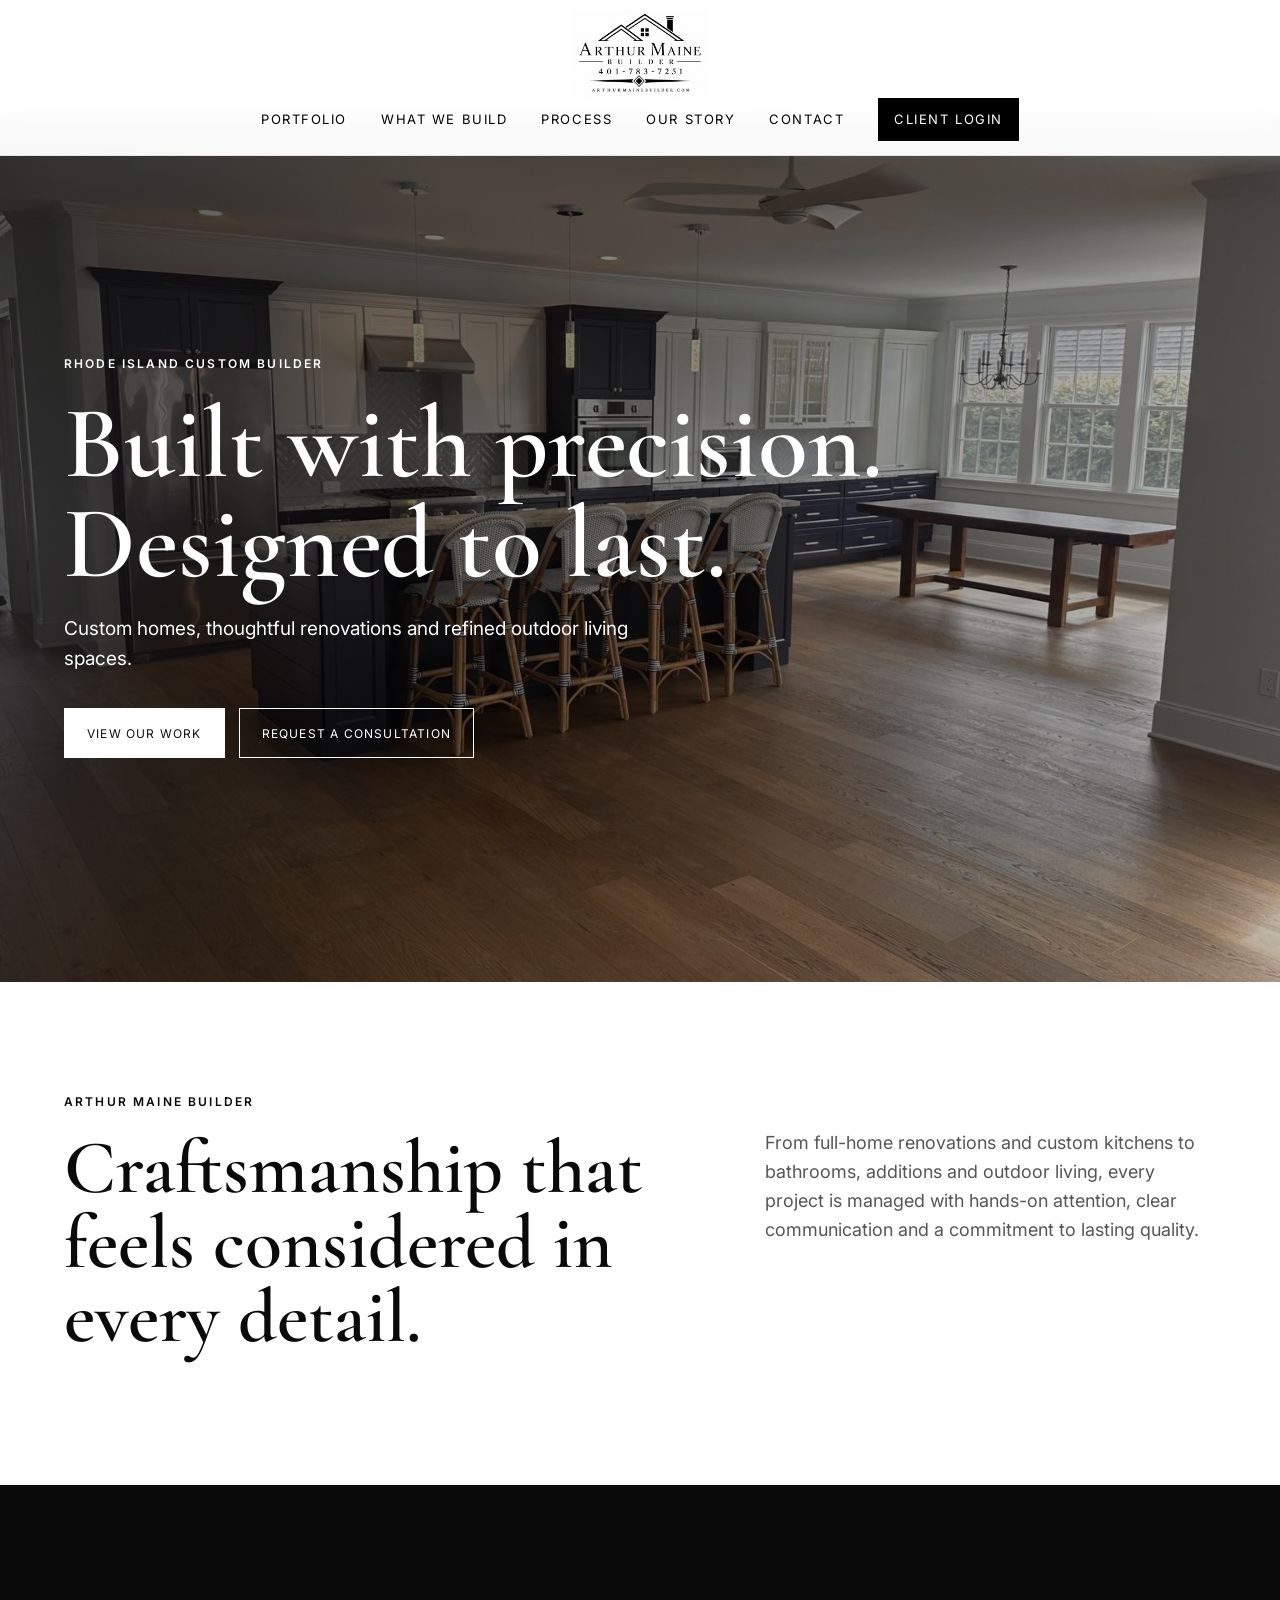
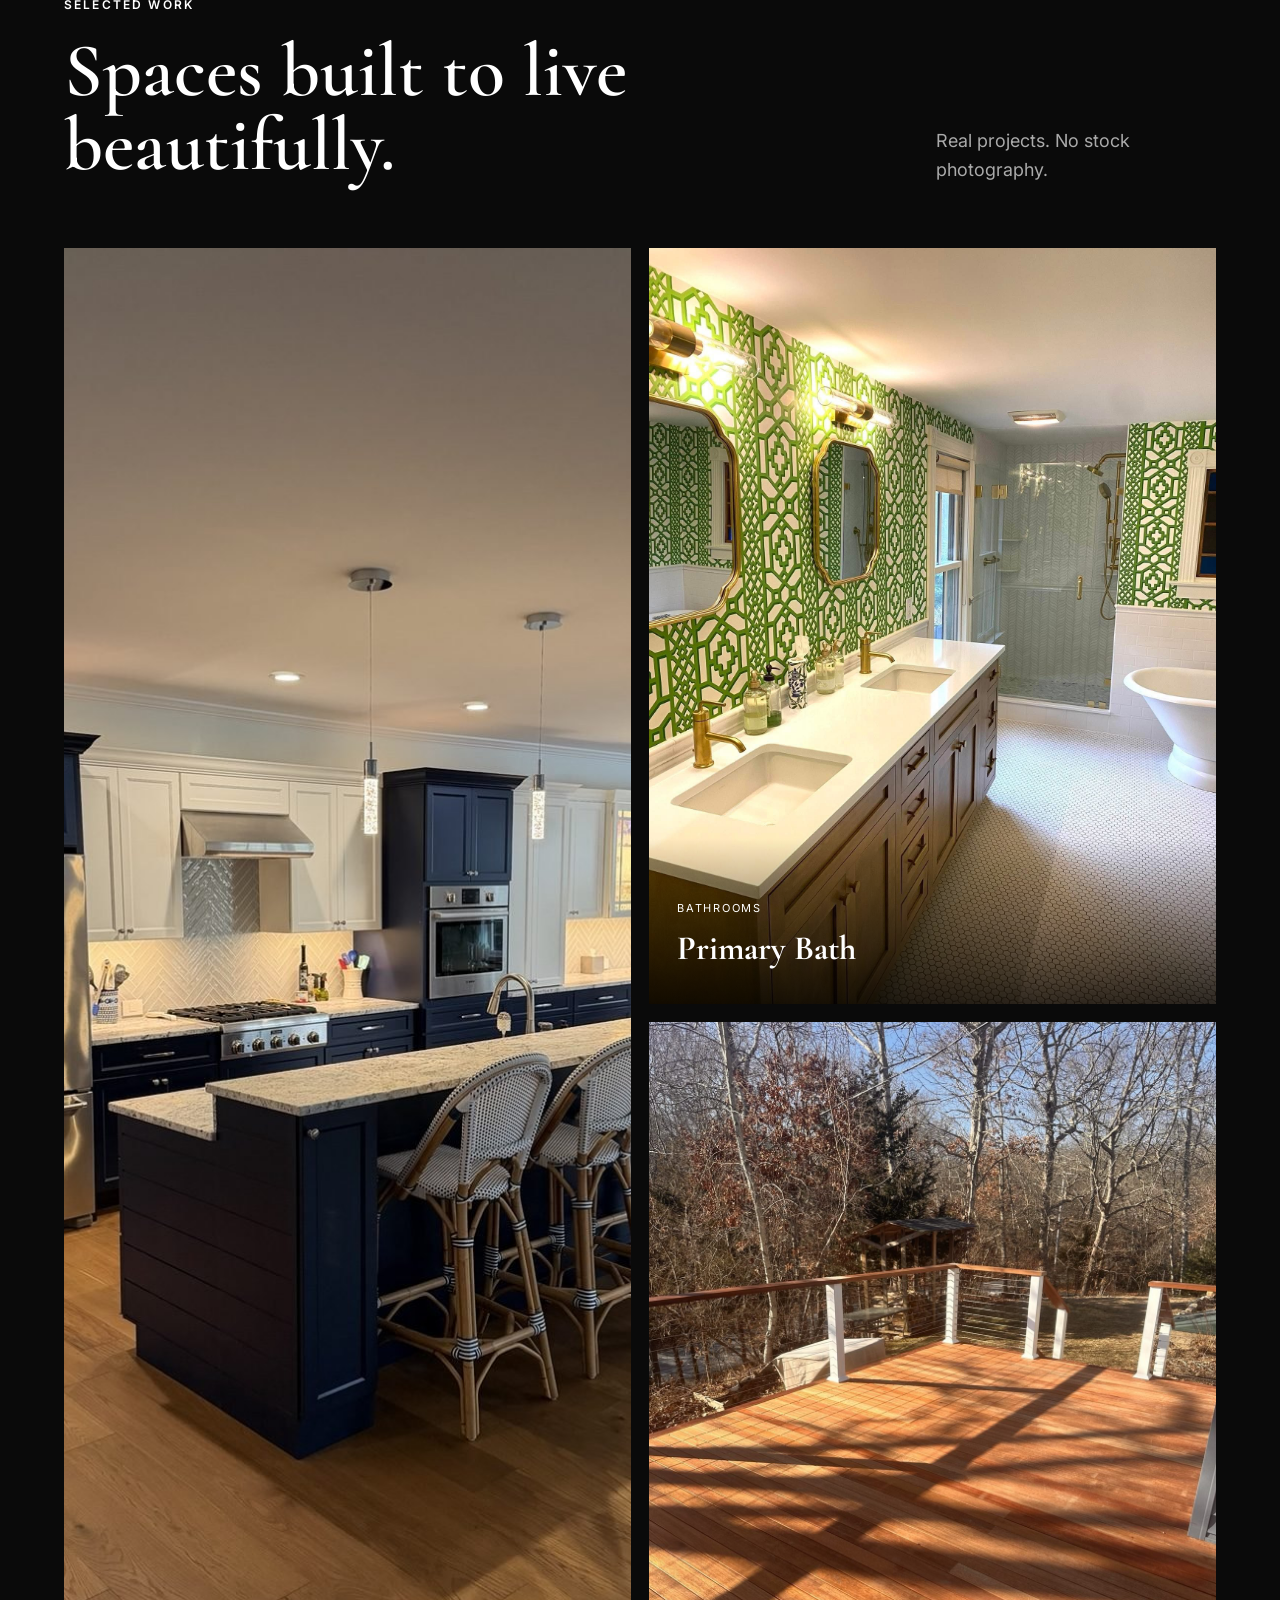
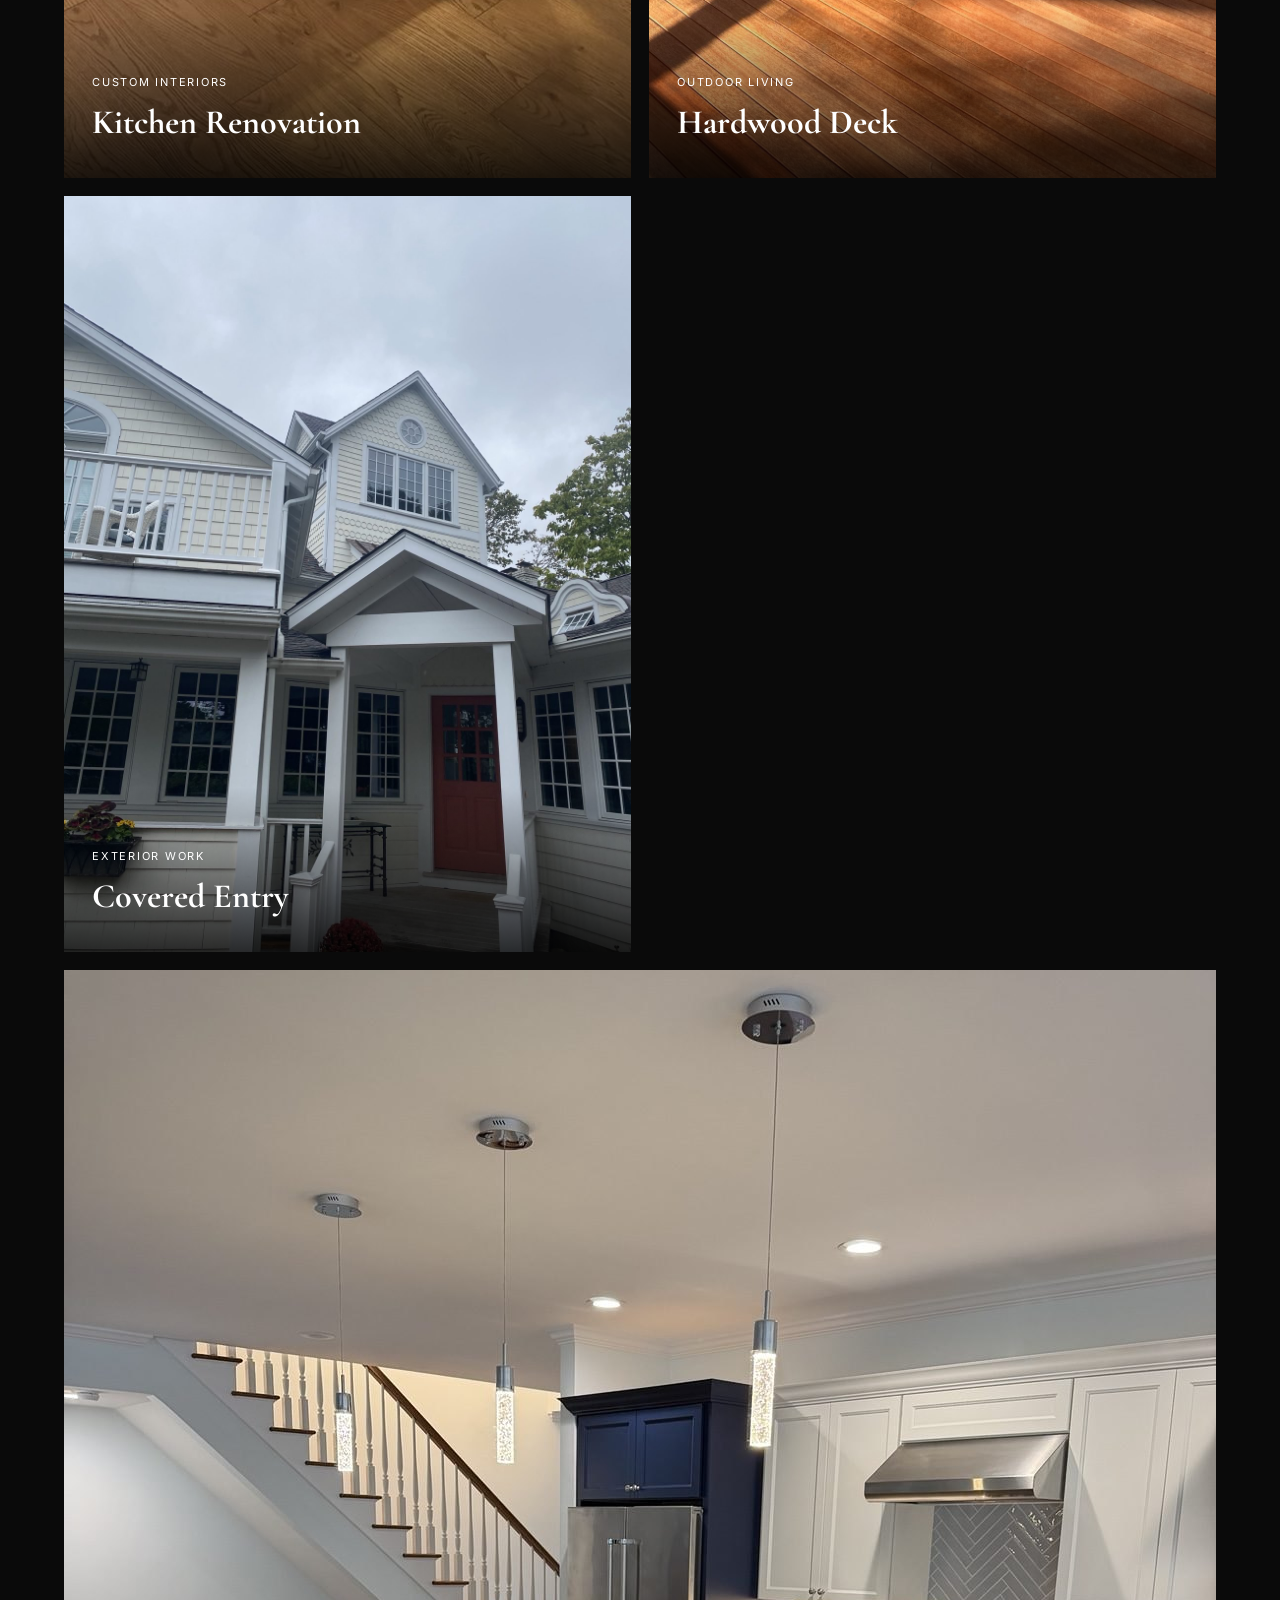
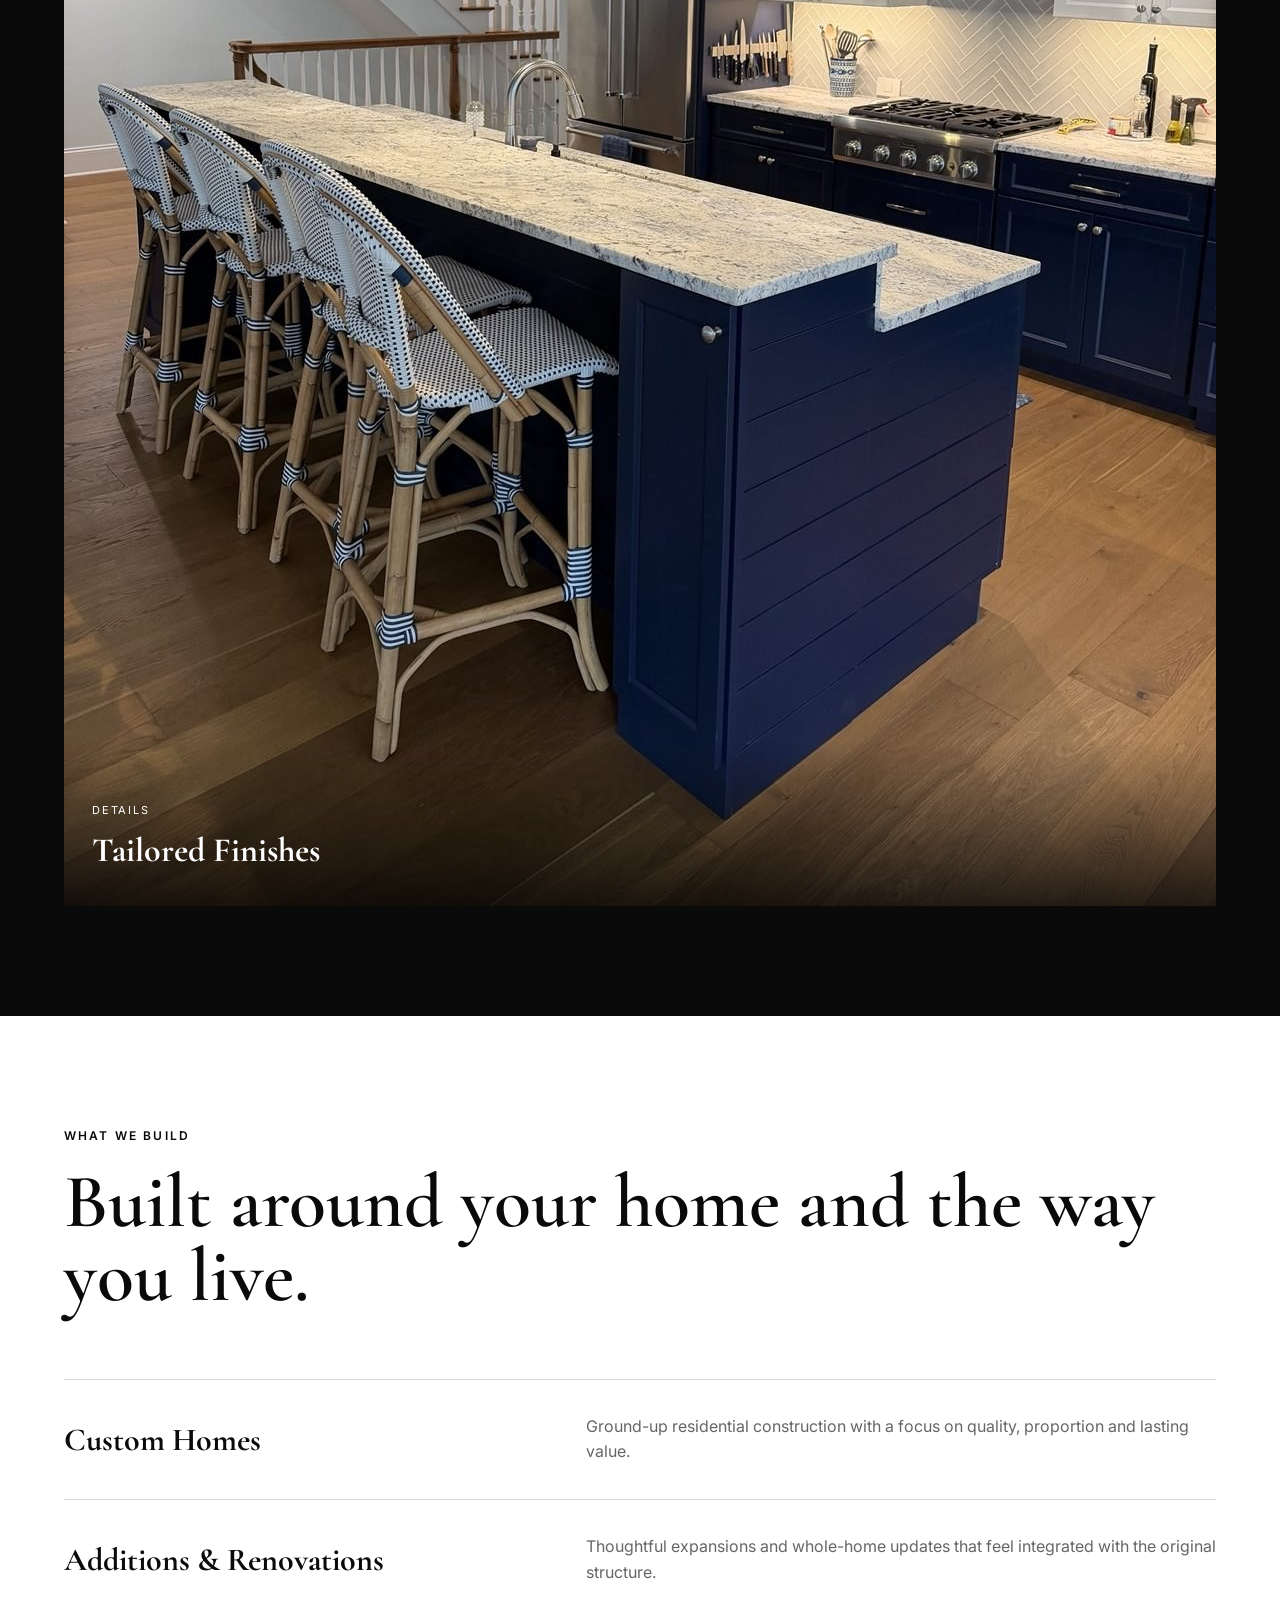
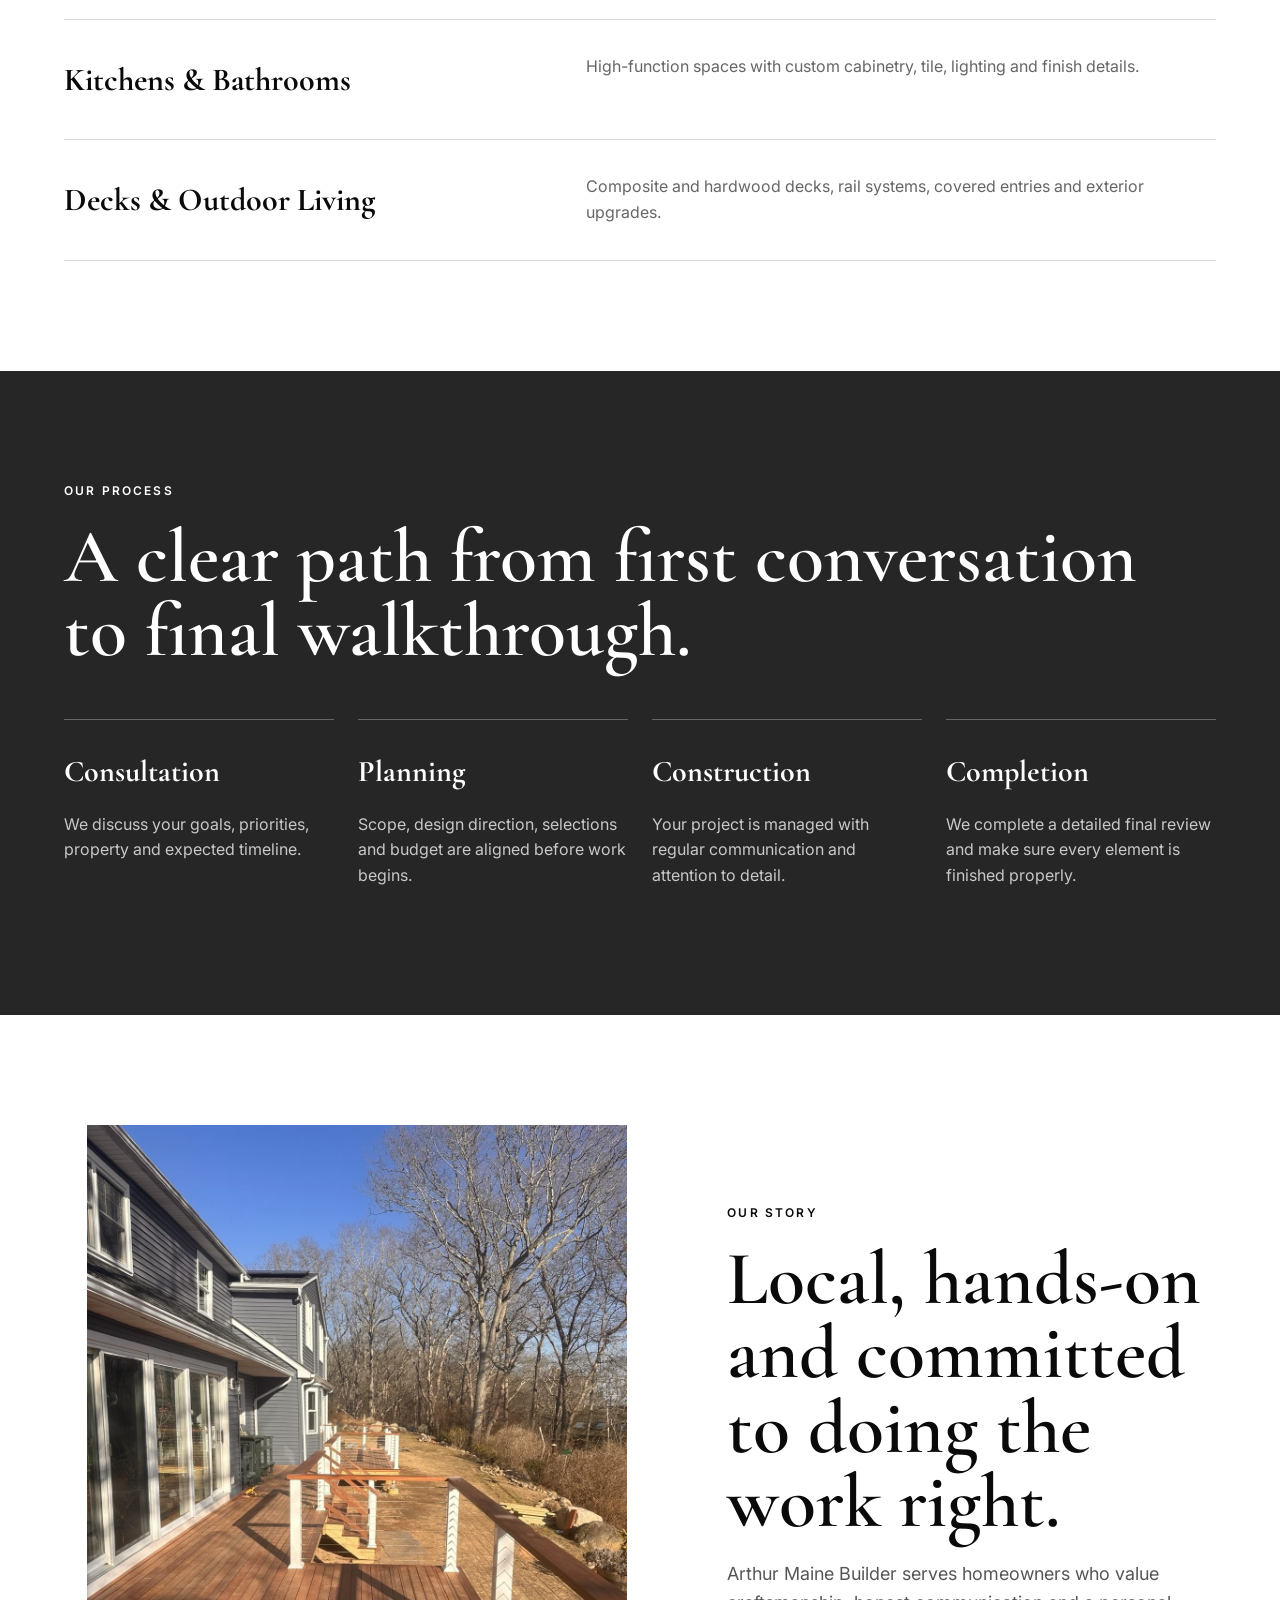
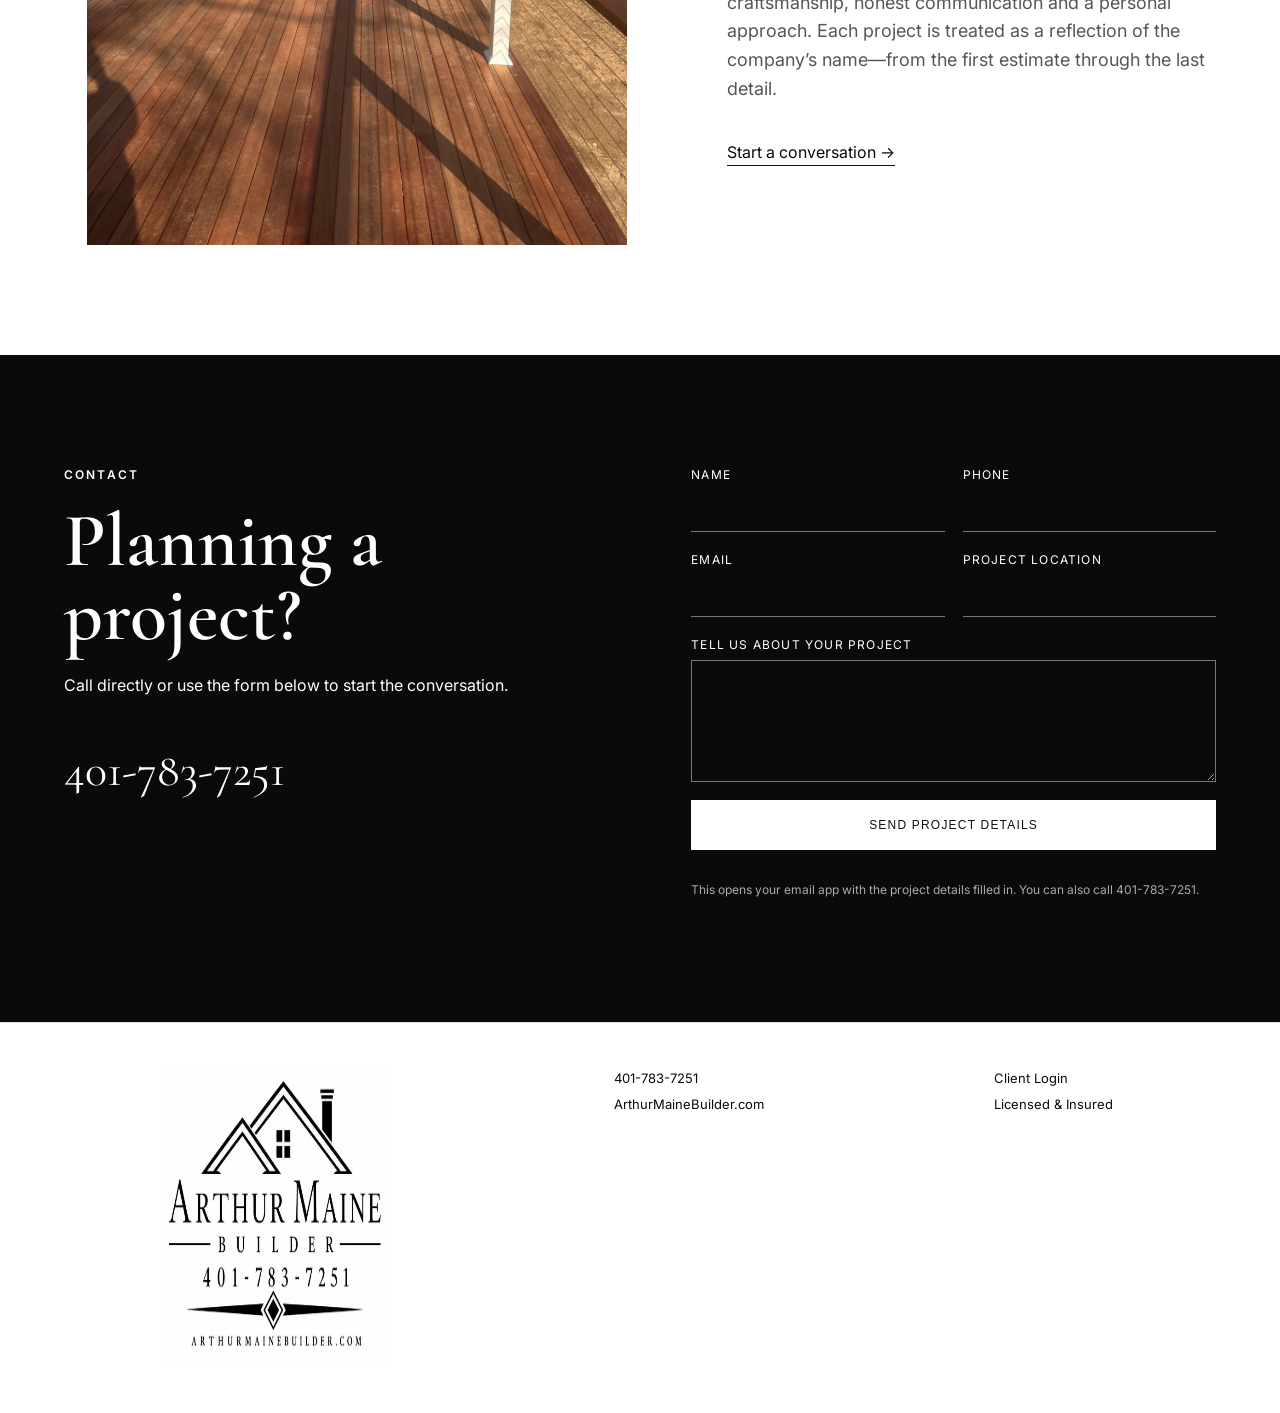
==== commit 470c6b2b: "Add files via upload" ====
--- a/index.html
+++ b/index.html
@@ -1,159 +1,168 @@
-<!DOCTYPE html>
+<!doctype html>
 <html lang="en">
 <head>
-  <meta charset="UTF-8" />
-  <meta name="viewport" content="width=device-width, initial-scale=1.0" />
-  <title>Arthur Maine Builder | Custom Homes, Additions & Remodeling</title>
-  <meta name="description" content="Arthur Maine Builder provides custom homes, additions, decks, remodeling, and finish carpentry in Southern Rhode Island." />
-  <link rel="stylesheet" href="styles.css" />
+  <meta charset="utf-8">
+  <meta name="viewport" content="width=device-width, initial-scale=1">
+  <title>Arthur Maine Builder | Custom Homes & Renovations</title>
+  <meta name="description" content="Arthur Maine Builder creates custom homes, renovations, kitchens, bathrooms, additions, decks and outdoor living spaces across Rhode Island.">
+  <meta name="theme-color" content="#111111">
+  <meta name="robots" content="index,follow">
+  <link rel="canonical" href="https://arthurmainebuilder.com/">
+  <link rel="icon" type="image/png" href="assets/favicon.png">
+  <meta property="og:type" content="website">
+  <meta property="og:title" content="Arthur Maine Builder | Custom Homes & Renovations">
+  <meta property="og:description" content="Custom homes, renovations, kitchens, bathrooms, additions and outdoor living spaces across Rhode Island.">
+  <meta property="og:url" content="https://arthurmainebuilder.com/">
+  <meta property="og:image" content="https://arthurmainebuilder.com/assets/social-preview.jpg">
+  <meta name="twitter:card" content="summary_large_image">
+  <link rel="preconnect" href="https://fonts.googleapis.com">
+  <link rel="preconnect" href="https://fonts.gstatic.com" crossorigin>
+  <link href="https://fonts.googleapis.com/css2?family=Cormorant+Garamond:wght@500;600&family=Inter:wght@400;500;600&display=swap" rel="stylesheet">
+  <link rel="stylesheet" href="styles.css">
 </head>
 <body>
   <header class="site-header">
-    <nav class="nav">
-      <a href="#" class="logo">Arthur Maine <span>Builder</span></a>
-      <button class="menu-toggle" id="menuToggle" aria-label="Open menu">☰</button>
-      <div class="nav-links" id="navLinks">
-        <a href="#services">Services</a>
-        <a href="#work">Portfolio</a>
-        <a href="#about">About</a>
-        <a href="/portal" class="portal-link">Client Portal</a>
-        <a href="#contact" class="nav-cta">Get Estimate</a>
-      </div>
+    <a href="#top" class="brand" aria-label="Arthur Maine Builder home">
+      <img src="assets/logo.jpg" alt="Arthur Maine Builder" width="1000" height="300">
+    </a>
+    <input class="menu-checkbox" type="checkbox" id="menu-checkbox" aria-hidden="true">
+    <label class="menu-toggle" for="menu-checkbox" aria-controls="site-nav" aria-label="Open navigation">
+      <span class="hamburger" aria-hidden="true">
+        <span></span><span></span><span></span>
+      </span>
+    </label>
+    <nav id="site-nav" class="site-nav">
+      <a href="#portfolio">Portfolio</a>
+      <a href="#services">What We Build</a>
+      <a href="#process">Process</a>
+      <a href="#about">Our Story</a>
+      <a href="#contact">Contact</a>
+      <a class="nav-portal" href="client-login.html">Client Login</a>
     </nav>
   </header>
 
-  <main>
+  <main id="top">
     <section class="hero">
+      <div class="hero-overlay"></div>
       <div class="hero-content">
-        <p class="eyebrow">Southern Rhode Island Contractor</p>
-        <h1>Quality building, remodeling, and finish work done right.</h1>
-        <p class="hero-text">
-          Arthur Maine Builder helps homeowners with custom homes, additions, decks,
-          renovations, repairs, and high-quality finish carpentry.
-        </p>
-        <div class="hero-buttons">
-          <a href="#contact" class="btn primary">Request an Estimate</a>
-          <a href="/portal" class="btn secondary">Client Portal</a>
-          <a href="#services" class="btn secondary">View Services</a>
+        <p class="eyebrow">Rhode Island Custom Builder</p>
+        <h1>Built with precision.<br>Designed to last.</h1>
+        <p class="hero-copy">Custom homes, thoughtful renovations and refined outdoor living spaces.</p>
+        <div class="hero-actions">
+          <a class="button button-light" href="#portfolio">View Our Work</a>
+          <a class="button button-outline" href="#contact">Request a Consultation</a>
         </div>
-      </div>
-      <div class="hero-card">
-        <h3>Built for homeowners who want it done right.</h3>
-        <ul>
-          <li>Custom homes</li>
-          <li>Additions & remodels</li>
-          <li>Decks & exterior work</li>
-          <li>Trim, repairs & punch-list work</li>
-        </ul>
       </div>
     </section>
 
-    <section class="trust-bar">
-      <div>Licensed & insured</div>
-      <div>Quality craftsmanship</div>
-      <div>Clear communication</div>
-      <div>Southern RI service area</div>
+    <section class="intro section">
+      <div class="section-kicker">Arthur Maine Builder</div>
+      <div class="intro-grid">
+        <h2>Craftsmanship that feels considered in every detail.</h2>
+        <p>From full-home renovations and custom kitchens to bathrooms, additions and outdoor living, every project is managed with hands-on attention, clear communication and a commitment to lasting quality.</p>
+      </div>
     </section>
 
-    <section class="portal-banner">
-      <div>
-        <p class="eyebrow">For clients</p>
-        <h2>Project portal</h2>
-        <p>Current and future clients can use the portal for project details, estimates, schedules, photos, and updates once your software is connected.</p>
+    <section id="portfolio" class="portfolio section section-dark">
+      <div class="section-head">
+        <div>
+          <div class="section-kicker">Selected Work</div>
+          <h2>Spaces built to live beautifully.</h2>
+        </div>
+        <p>Real projects. No stock photography.</p>
       </div>
-      <a href="/portal" class="btn primary">Open Client Portal</a>
-    </section>
 
-    <section id="services" class="section">
-      <div class="section-heading">
-        <p class="eyebrow">What we do</p>
-        <h2>Construction services</h2>
-      </div>
-      <div class="cards">
-        <article class="card">
-          <h3>Custom Homes</h3>
-          <p>New home building support from planning through finish details.</p>
+      <div class="project-grid">
+        <article class="project project-large">
+          <img src="assets/kitchen-wide.jpg" alt="Custom kitchen with navy and white cabinetry" loading="lazy" decoding="async">
+          <div class="project-caption"><span>Custom Interiors</span><h3>Kitchen Renovation</h3></div>
         </article>
-        <article class="card">
-          <h3>Additions</h3>
-          <p>Room additions, expanded living spaces, garages, and structural upgrades.</p>
+        <article class="project">
+          <img src="assets/bathroom-green.jpg" alt="Custom bathroom with brass fixtures and patterned wall covering" loading="lazy" decoding="async">
+          <div class="project-caption"><span>Bathrooms</span><h3>Primary Bath</h3></div>
         </article>
-        <article class="card">
-          <h3>Decks & Exteriors</h3>
-          <p>Deck framing, decking, railings, stairs, trim, siding, and exterior repairs.</p>
+        <article class="project">
+          <img src="assets/deck-waterfront.jpg" alt="Premium hardwood deck with cable railing" loading="lazy" decoding="async">
+          <div class="project-caption"><span>Outdoor Living</span><h3>Hardwood Deck</h3></div>
         </article>
-        <article class="card">
-          <h3>Remodeling</h3>
-          <p>Kitchens, baths, basements, interior updates, and whole-home improvements.</p>
+        <article class="project">
+          <img src="assets/house-front.jpg" alt="Custom home exterior and covered entry" loading="lazy" decoding="async">
+          <div class="project-caption"><span>Exterior Work</span><h3>Covered Entry</h3></div>
         </article>
-        <article class="card">
-          <h3>Finish Carpentry</h3>
-          <p>Trim, doors, casing, baseboard, built-ins, and clean detail work.</p>
-        </article>
-        <article class="card">
-          <h3>Repairs</h3>
-          <p>Leaks, rot repair, punch-list work, maintenance, and problem solving.</p>
+        <article class="project project-wide">
+          <img src="assets/kitchen-detail.jpg" alt="Detailed view of a custom kitchen island and cabinetry" loading="lazy" decoding="async">
+          <div class="project-caption"><span>Details</span><h3>Tailored Finishes</h3></div>
         </article>
       </div>
     </section>
 
-    
-<section id="work" class="section portfolio-section">
-  <div class="section-heading centered">
-    <p class="eyebrow">Portfolio</p>
-    <h2>Selected work</h2>
-    <p>Clean project imagery with a simple layout focused on craftsmanship and detail.</p>
-  </div>
+    <section id="services" class="services section">
+      <div class="section-head">
+        <div>
+          <div class="section-kicker">What We Build</div>
+          <h2>Built around your home and the way you live.</h2>
+        </div>
+      </div>
+      <div class="service-list">
+        <div class="service-item"><h3>Custom Homes</h3><p>Ground-up residential construction with a focus on quality, proportion and lasting value.</p></div>
+        <div class="service-item"><h3>Additions & Renovations</h3><p>Thoughtful expansions and whole-home updates that feel integrated with the original structure.</p></div>
+        <div class="service-item"><h3>Kitchens & Bathrooms</h3><p>High-function spaces with custom cabinetry, tile, lighting and finish details.</p></div>
+        <div class="service-item"><h3>Decks & Outdoor Living</h3><p>Composite and hardwood decks, rail systems, covered entries and exterior upgrades.</p></div>
+      </div>
+    </section>
 
-  <div class="minimal-gallery">
-    <div class="minimal-photo"></div>
-    <div class="minimal-photo tall"></div>
-    <div class="minimal-photo"></div>
-    <div class="minimal-photo wide"></div>
-    <div class="minimal-photo"></div>
-    <div class="minimal-photo"></div>
-  </div>
-</section>
+    <section id="process" class="process section section-charcoal">
+      <div class="section-kicker">Our Process</div>
+      <h2>A clear path from first conversation to final walkthrough.</h2>
+      <div class="process-grid">
+        <div><h3>Consultation</h3><p>We discuss your goals, priorities, property and expected timeline.</p></div>
+        <div><h3>Planning</h3><p>Scope, design direction, selections and budget are aligned before work begins.</p></div>
+        <div><h3>Construction</h3><p>Your project is managed with regular communication and attention to detail.</p></div>
+        <div><h3>Completion</h3><p>We complete a detailed final review and make sure every element is finished properly.</p></div>
+      </div>
+    </section>
 
+    <section id="about" class="about section">
+      <div class="about-image"><img src="assets/deck-long.jpg" alt="Custom hardwood deck along a home" loading="lazy" decoding="async"></div>
+      <div class="about-copy">
+        <div class="section-kicker">Our Story</div>
+        <h2>Local, hands-on and committed to doing the work right.</h2>
+        <p>Arthur Maine Builder serves homeowners who value craftsmanship, honest communication and a personal approach. Each project is treated as a reflection of the company’s name—from the first estimate through the last detail.</p>
+        <a class="text-link" href="#contact">Start a conversation →</a>
+      </div>
+    </section>
 
-    <section id="contact" class="section contact">
-      <div class="contact-box">
-        <p class="eyebrow">Start your project</p>
-        <h2>Request an estimate</h2>
-        <p>Tell us what you are looking to build or repair and we will get back to you.</p>
-
-        <form action="mailto:arthurmainebuilder@gmail.com" method="post" enctype="text/plain" class="contact-form">
-          <label>
-            Name
-            <input type="text" name="Name" placeholder="Your name" required />
-          </label>
-          <label>
-            Phone
-            <input type="tel" name="Phone" placeholder="Your phone number" />
-          </label>
-          <label>
-            Email
-            <input type="email" name="Email" placeholder="Your email" required />
-          </label>
-          <label>
-            Project details
-            <textarea name="Project Details" rows="5" placeholder="Tell us about the job"></textarea>
-          </label>
-          <button type="submit" class="btn primary">Send Request</button>
+    <section id="contact" class="contact section section-dark">
+      <div class="contact-grid">
+        <div>
+          <div class="section-kicker">Contact</div>
+          <h2>Planning a project?</h2>
+          <p>Call directly or use the form below to start the conversation.</p>
+          <a class="phone" href="tel:+14017837251">401-783-7251</a>
+        </div>
+        <form id="contact-form" class="contact-form">
+          <label>Name<input name="name" required></label>
+          <label>Phone<input name="phone" type="tel" required></label>
+          <label>Email<input name="email" type="email"></label>
+          <label>Project location<input name="location"></label>
+          <label>Tell us about your project<textarea name="message" rows="5" required></textarea></label>
+          <button class="button button-light" type="submit">Send Project Details</button>
+          <p class="form-note">This opens your email app with the project details filled in. You can also call 401-783-7251.</p>
         </form>
-      </div>
-
-      <div class="contact-info">
-        <h3>Contact</h3>
-        <p><strong>Email:</strong><br><a href="mailto:arthurmainebuilder@gmail.com">arthurmainebuilder@gmail.com</a></p>
-        <p><strong>Service area:</strong><br>Southern Rhode Island</p>
-        <p><strong>Good fit for:</strong><br>Custom homes, additions, decks, remodels, trim, and repairs.</p>
       </div>
     </section>
   </main>
 
-  <footer class="footer">
-    <p>© <span id="year"></span> Arthur Maine Builder. All rights reserved.</p>
+  <footer class="site-footer">
+    <div class="footer-brand"><img src="assets/logo.jpg" alt="Arthur Maine Builder" width="1000" height="300"></div>
+    <div>
+      <a href="tel:+14017837251">401-783-7251</a>
+      <span>ArthurMaineBuilder.com</span>
+    </div>
+    <div>
+      <a href="client-login.html">Client Login</a>
+      <span>Licensed & Insured</span>
+    </div>
   </footer>
 
   <script src="script.js"></script>
--- a/styles.css
+++ b/styles.css
@@ -1,416 +1,218 @@
-:root {
-  --bg: #f7f4ef;
-  --text: #1e1e1e;
-  --muted: #63615d;
-  --card: #ffffff;
-  --accent: #8b5e34;
-  --accent-dark: #5d3b1d;
-  --border: #ded7cc;
-}
-
-* {
-  box-sizing: border-box;
-}
-
-html {
-  scroll-behavior: smooth;
-}
-
-body {
-  margin: 0;
-  font-family: Arial, Helvetica, sans-serif;
-  background: var(--bg);
-  color: var(--text);
-  line-height: 1.6;
-}
-
-a {
-  color: inherit;
-}
-
-.site-header {
-  position: sticky;
-  top: 0;
-  z-index: 10;
-  background: rgba(247, 244, 239, 0.95);
-  border-bottom: 1px solid var(--border);
-  backdrop-filter: blur(8px);
-}
-
-.nav {
-  max-width: 1180px;
-  margin: 0 auto;
-  padding: 18px 20px;
-  display: flex;
-  align-items: center;
-  justify-content: space-between;
-}
-
-.logo {
-  text-decoration: none;
-  font-weight: 800;
-  font-size: 1.25rem;
-  letter-spacing: -0.02em;
-}
-
-.logo span {
-  color: var(--accent);
-}
-
-.nav-links {
-  display: flex;
-  align-items: center;
-  gap: 20px;
-}
-
-.nav-links a {
-  text-decoration: none;
-  font-weight: 700;
-  color: var(--muted);
-}
-
-.nav-links a:hover {
-  color: var(--accent-dark);
-}
-
-.nav-cta {
-  background: var(--accent);
-  color: white !important;
-  padding: 10px 14px;
-  border-radius: 999px;
-}
-
-.portal-link {
-  border: 2px solid var(--accent);
-  color: var(--accent-dark) !important;
-  padding: 8px 14px;
-  border-radius: 999px;
-}
-
-.menu-toggle {
-  display: none;
-  font-size: 1.6rem;
-  border: 0;
-  background: transparent;
-  cursor: pointer;
-}
-
-.hero {
-  max-width: 1180px;
-  margin: 0 auto;
-  padding: 86px 20px 60px;
-  display: grid;
-  grid-template-columns: 1.35fr 0.65fr;
-  gap: 36px;
-  align-items: center;
-}
-
-.eyebrow {
-  margin: 0 0 10px;
-  text-transform: uppercase;
-  letter-spacing: 0.12em;
-  color: var(--accent);
-  font-weight: 800;
-  font-size: 0.82rem;
-}
-
-h1, h2, h3 {
-  line-height: 1.12;
-  margin-top: 0;
-}
-
-h1 {
-  font-size: clamp(2.35rem, 6vw, 4.8rem);
-  letter-spacing: -0.055em;
-  margin-bottom: 20px;
-}
-
-h2 {
-  font-size: clamp(2rem, 4vw, 3.1rem);
-  letter-spacing: -0.045em;
-}
-
-.hero-text {
-  max-width: 680px;
-  color: var(--muted);
-  font-size: 1.15rem;
-}
-
-.hero-buttons {
-  display: flex;
-  flex-wrap: wrap;
-  gap: 12px;
-  margin-top: 28px;
-}
-
-.btn {
-  display: inline-flex;
-  align-items: center;
-  justify-content: center;
-  border-radius: 999px;
-  padding: 13px 20px;
-  text-decoration: none;
-  font-weight: 800;
-  border: 2px solid var(--accent);
-  cursor: pointer;
-  min-height: 48px;
-}
-
-.btn.primary {
-  background: var(--accent);
-  color: white;
-}
-
-.btn.secondary {
-  background: transparent;
-  color: var(--accent-dark);
-}
-
-.hero-card {
-  background: var(--card);
-  padding: 28px;
-  border: 1px solid var(--border);
-  border-radius: 24px;
-  box-shadow: 0 20px 45px rgba(40, 28, 15, 0.08);
-}
-
-.hero-card ul {
-  padding-left: 20px;
-  margin-bottom: 0;
-}
-
-.trust-bar {
-  max-width: 1180px;
-  margin: 0 auto 40px;
-  padding: 18px 20px;
-  display: grid;
-  grid-template-columns: repeat(4, 1fr);
-  gap: 12px;
-}
-
-.trust-bar div {
-  background: #ede5da;
-  padding: 14px;
-  border-radius: 16px;
-  text-align: center;
-  font-weight: 800;
-}
-
-.section {
-  max-width: 1180px;
-  margin: 0 auto;
-  padding: 72px 20px;
-}
-
-.portal-banner {
-  max-width: 1180px;
-  margin: 20px auto 40px;
-  padding: 28px;
-  background: var(--card);
-  border: 1px solid var(--border);
-  border-radius: 24px;
-  display: flex;
-  align-items: center;
-  justify-content: space-between;
-  gap: 24px;
-  box-shadow: 0 20px 45px rgba(40, 28, 15, 0.08);
-}
-
-.portal-banner h2 {
-  margin-bottom: 10px;
-}
-
-.portal-banner p {
-  margin-bottom: 0;
-  color: var(--muted);
-}
-
-.section-heading {
-  max-width: 720px;
-  margin-bottom: 28px;
-}
-
-.cards {
-  display: grid;
-  grid-template-columns: repeat(3, 1fr);
-  gap: 18px;
-}
-
-.card {
-  background: var(--card);
-  padding: 24px;
-  border-radius: 22px;
-  border: 1px solid var(--border);
-}
-
-.alt {
-  background: #ede5da;
-  max-width: none;
-}
-
-.alt > * {
-  max-width: 1180px;
-  margin-left: auto;
-  margin-right: auto;
-}
-
-.gallery {
-  display: grid;
-  grid-template-columns: repeat(4, 1fr);
-  gap: 16px;
-}
-
-.gallery-item {
-  min-height: 190px;
-  border-radius: 22px;
-  background: linear-gradient(135deg, #d5c5b4, #8b5e34);
-  display: flex;
-  align-items: end;
-  padding: 18px;
-  color: white;
-  font-size: 1.15rem;
-  font-weight: 900;
-}
-
-.split {
-  display: grid;
-  grid-template-columns: 0.9fr 1.1fr;
-  gap: 40px;
-}
-
-.contact {
-  display: grid;
-  grid-template-columns: 1.2fr 0.8fr;
-  gap: 24px;
-  align-items: start;
-}
-
-.contact-box, .contact-info {
-  background: var(--card);
-  border: 1px solid var(--border);
-  border-radius: 24px;
-  padding: 28px;
-}
-
-.contact-form {
-  display: grid;
-  gap: 14px;
-}
-
-label {
-  font-weight: 800;
-}
-
-input, textarea {
-  width: 100%;
-  margin-top: 6px;
-  border: 1px solid var(--border);
-  border-radius: 14px;
-  padding: 13px;
-  font: inherit;
-}
-
-.footer {
-  text-align: center;
-  padding: 28px 20px;
-  color: var(--muted);
-  border-top: 1px solid var(--border);
-}
-
-@media (max-width: 800px) {
-  .menu-toggle {
-    display: block;
+
+:root{
+  --white:#fff;
+  --black:#0a0a0a;
+  --charcoal:#262626;
+  --gray:#717171;
+  --line:#d9d9d9;
+  --max:1280px;
+}
+*{box-sizing:border-box}
+html{scroll-behavior:smooth}
+body{margin:0;color:var(--black);background:var(--white);font-family:Inter,Arial,sans-serif;line-height:1.6}
+img{display:block;width:100%}
+a{color:inherit;text-decoration:none}
+.site-header{
+  position:fixed;
+  z-index:20;
+  top:0;
+  left:0;
+  right:0;
+  min-height:118px;
+  padding:10px 4vw 14px;
+  display:grid;
+  grid-template-columns:1fr auto 1fr;
+  grid-template-areas:
+    ". brand ."
+    "nav nav nav";
+  align-items:center;
+  background:rgba(255,255,255,.97);
+  border-bottom:1px solid rgba(0,0,0,.08);
+  backdrop-filter:blur(14px)
+}
+.brand{grid-area:brand;justify-self:center}
+.brand img{
+  width:400px;
+  height:88px;
+  object-fit:contain;
+  object-position:center
+}
+.site-nav{
+  grid-area:nav;
+  display:flex;
+  justify-content:center;
+  gap:34px;
+  align-items:center;
+  font-size:13px;
+  text-transform:uppercase;
+  letter-spacing:.12em
+}
+.site-nav a{padding:10px 0;color:#000}
+.nav-portal{border:1px solid #000;background:#000;color:#fff!important;padding:10px 15px!important}
+.menu-checkbox{position:absolute;opacity:0;pointer-events:none}
+.menu-toggle{
+  display:none;
+  border:0;
+  background:none;
+  color:#000;
+  cursor:pointer;
+  user-select:none;
+  padding:8px
+}
+.hamburger{
+  width:28px;
+  height:20px;
+  display:flex;
+  flex-direction:column;
+  justify-content:space-between
+}
+.hamburger span{
+  display:block;
+  width:100%;
+  height:2px;
+  background:#000;
+  transition:transform .2s ease, opacity .2s ease
+}
+.menu-checkbox:checked + .menu-toggle .hamburger span:nth-child(1){
+  transform:translateY(9px) rotate(45deg)
+}
+.menu-checkbox:checked + .menu-toggle .hamburger span:nth-child(2){
+  opacity:0
+}
+.menu-checkbox:checked + .menu-toggle .hamburger span:nth-child(3){
+  transform:translateY(-9px) rotate(-45deg)
+}
+.hero{min-height:96vh;position:relative;display:grid;place-items:center;background:url('assets/hero-kitchen.jpg') center/cover no-repeat;margin-top:118px;color:#fff}
+.hero-overlay{position:absolute;inset:0;background:linear-gradient(90deg,rgba(0,0,0,.68),rgba(0,0,0,.25))}
+.hero-content{position:relative;z-index:2;width:min(1180px,90%);padding:12vh 0}
+.eyebrow,.section-kicker{text-transform:uppercase;letter-spacing:.18em;font-size:12px;font-weight:600}
+.hero h1,.section h2{font-family:"Cormorant Garamond",serif;font-weight:600;line-height:.98;margin:20px 0}
+.hero h1{font-size:clamp(54px,8vw,108px);max-width:900px}
+.hero-copy{max-width:620px;font-size:19px}
+.hero-actions{display:flex;gap:14px;margin-top:34px;flex-wrap:wrap}
+.button{display:inline-flex;align-items:center;justify-content:center;min-height:50px;padding:0 22px;text-transform:uppercase;letter-spacing:.1em;font-size:12px;border:1px solid transparent;cursor:pointer}
+.button-light{background:#fff;color:#111}
+.button-outline{border-color:#fff;color:#fff;background:transparent}
+.section{padding:110px 5vw}
+.section>*,.site-footer>*{max-width:var(--max);margin-left:auto;margin-right:auto}
+.intro-grid{display:grid;grid-template-columns:1.3fr 1fr;gap:9vw;align-items:start}
+.section h2{font-size:clamp(42px,6vw,76px)}
+.intro-grid p,.section-head p,.about-copy p{font-size:18px;color:#565656}
+.section-dark{background:var(--black);color:#fff}
+.section-dark .section-head p{color:#aaa}
+.section-charcoal{background:var(--charcoal);color:#fff}
+.section-head{display:flex;justify-content:space-between;gap:50px;align-items:end;margin-bottom:45px}
+.project-grid{display:grid;grid-template-columns:repeat(2,1fr);gap:18px}
+.project{position:relative;overflow:hidden;min-height:500px;background:#222}
+.project img{height:100%;object-fit:cover;transition:transform .5s ease}
+.project:hover img{transform:scale(1.025)}
+.project-large{grid-row:span 2;min-height:1040px}
+.project-wide{grid-column:span 2;min-height:620px}
+.project-caption{position:absolute;inset:auto 0 0;padding:55px 28px 24px;background:linear-gradient(transparent,rgba(0,0,0,.78))}
+.project-caption span{font-size:11px;letter-spacing:.16em;text-transform:uppercase}
+.project-caption h3{font-family:"Cormorant Garamond",serif;font-size:34px;margin:3px 0}
+.service-list{border-top:1px solid var(--line)}
+.service-item{display:grid;grid-template-columns:1fr 1.35fr;gap:55px;padding:34px 0;border-bottom:1px solid var(--line)}
+.service-item h3{font-family:"Cormorant Garamond",serif;font-size:32px;margin:0}
+.service-item p{margin:0;color:#666}
+.process-grid{display:grid;grid-template-columns:repeat(4,1fr);gap:24px;margin-top:50px}
+.process-grid>div{border-top:1px solid #666;padding-top:20px}
+.process-grid span{font-size:12px;color:#aaa}
+.process-grid h3{font-family:"Cormorant Garamond",serif;font-size:30px;margin:8px 0}
+.process-grid p{color:#c8c8c8}
+.about{display:grid;grid-template-columns:1.2fr 1fr;gap:6vw;align-items:center}
+.about-image img{height:720px;object-fit:cover}
+.text-link{display:inline-block;margin-top:18px;border-bottom:1px solid #111}
+.contact-grid{display:grid;grid-template-columns:1fr 1fr;gap:8vw}
+.phone{font-family:"Cormorant Garamond",serif;font-size:46px;display:inline-block;margin-top:20px}
+.contact-form{display:grid;grid-template-columns:1fr 1fr;gap:18px}
+.contact-form label{display:grid;gap:6px;font-size:12px;text-transform:uppercase;letter-spacing:.1em}
+.contact-form label:nth-child(5){grid-column:span 2}
+input,textarea{width:100%;border:0;border-bottom:1px solid #777;background:transparent;color:#fff;padding:11px 0;font:inherit}
+textarea{border:1px solid #777;padding:12px}
+.contact-form button,.form-note{grid-column:span 2}
+.form-note{font-size:12px;color:#aaa}
+.site-footer{display:grid;grid-template-columns:1.3fr 1fr 1fr;gap:40px;padding:45px 5vw;border-top:1px solid #ddd;font-size:13px}
+.site-footer>div{display:flex;flex-direction:column;gap:6px}
+.footer-brand img{width:230px}
+@media(max-width:900px){
+  .site-header{
+    min-height:96px;
+    padding:10px 18px;
+    grid-template-columns:48px 1fr 48px;
+    grid-template-areas:"menu brand spacer"
   }
-
-  .nav-links {
-    position: absolute;
-    left: 20px;
-    right: 20px;
-    top: 70px;
-    display: none;
-    flex-direction: column;
-    align-items: stretch;
-    background: white;
-    padding: 18px;
-    border: 1px solid var(--border);
-    border-radius: 18px;
-    box-shadow: 0 20px 45px rgba(40, 28, 15, 0.12);
+  .brand{grid-area:brand}
+  .brand img{width:285px;height:78px}
+  .menu-toggle{display:block;grid-area:menu;justify-self:start}
+  .site-nav{
+    display:none;
+    position:absolute;
+    top:96px;
+    left:0;
+    right:0;
+    background:#fff;
+    padding:24px 22px 28px;
+    flex-direction:column;
+    align-items:center;
+    gap:18px;
+    border-bottom:1px solid #111
   }
-
-  .nav-links.show {
-    display: flex;
-  }
-
-  .nav-links a {
-    padding: 10px;
-  }
-
-  .hero,
-  .split,
-  .contact {
-    grid-template-columns: 1fr;
-  }
-
-  .portal-banner {
-    flex-direction: column;
-    align-items: stretch;
-  }
-
-  .trust-bar,
-  .cards,
-  .gallery {
-    grid-template-columns: 1fr;
-  }
-
-  .hero {
-    padding-top: 48px;
-  }
-}
-
-
-.centered {
-  text-align: center;
-  margin-left: auto;
-  margin-right: auto;
-}
-
-.portfolio-section {
-  padding-top: 90px;
-}
-
-.minimal-gallery {
-  display: grid;
-  grid-template-columns: repeat(3, 1fr);
-  gap: 18px;
-  margin-top: 40px;
-}
-
-.minimal-photo {
-  min-height: 320px;
-  border-radius: 26px;
-  background: linear-gradient(135deg, #d7cec4, #9b7a59);
-  box-shadow: 0 20px 45px rgba(40, 28, 15, 0.08);
-}
-
-.minimal-photo.tall {
-  min-height: 520px;
-}
-
-.minimal-photo.wide {
-  grid-column: span 2;
-}
-
-@media (max-width: 800px) {
-  .minimal-gallery {
-    grid-template-columns: 1fr;
-  }
-
-  .minimal-photo,
-  .minimal-photo.tall {
-    min-height: 240px;
-  }
-
-  .minimal-photo.wide {
-    grid-column: span 1;
-  }
-}
+  .menu-checkbox:checked ~ .site-nav{display:flex}
+  .intro-grid,.about,.contact-grid{grid-template-columns:1fr}
+  .project-grid{grid-template-columns:1fr}
+  .project-large,.project-wide{grid-column:auto;grid-row:auto;min-height:620px}
+  .process-grid{grid-template-columns:1fr 1fr}
+  .service-item{grid-template-columns:1fr}
+  .service-item p{grid-column:auto}
+  .about-image img{height:520px}
+}
+@media(max-width:620px){
+  .site-header{min-height:88px;padding:8px 14px}
+  .brand img{width:245px;height:68px}
+  .site-nav{top:88px}
+  .hero{margin-top:88px;min-height:84vh}
+  .hero h1{font-size:52px}
+  .section{padding:78px 22px}
+  .section-head{display:block}
+  .process-grid{grid-template-columns:1fr}
+  .contact-form{grid-template-columns:1fr}
+  .contact-form label:nth-child(5),.contact-form button,.form-note{grid-column:auto}
+  .site-footer{grid-template-columns:1fr}
+}
+
+@media(min-width:901px){
+  .menu-checkbox{display:none}
+}
+
+
+:focus-visible{
+  outline:2px solid currentColor;
+  outline-offset:4px;
+}
+.site-nav a:not(.nav-portal){
+  position:relative;
+}
+.site-nav a:not(.nav-portal)::after{
+  content:"";
+  position:absolute;
+  left:0;
+  right:100%;
+  bottom:5px;
+  height:1px;
+  background:#000;
+  transition:right .2s ease;
+}
+.site-nav a:not(.nav-portal):hover::after{
+  right:0;
+}
+.button,.nav-portal{
+  transition:transform .2s ease, background-color .2s ease, color .2s ease;
+}
+.button:hover,.nav-portal:hover{
+  transform:translateY(-2px);
+}
+@media(max-width:420px){
+  .brand img{width:210px;height:62px}
+  .hero h1{font-size:46px}
+}
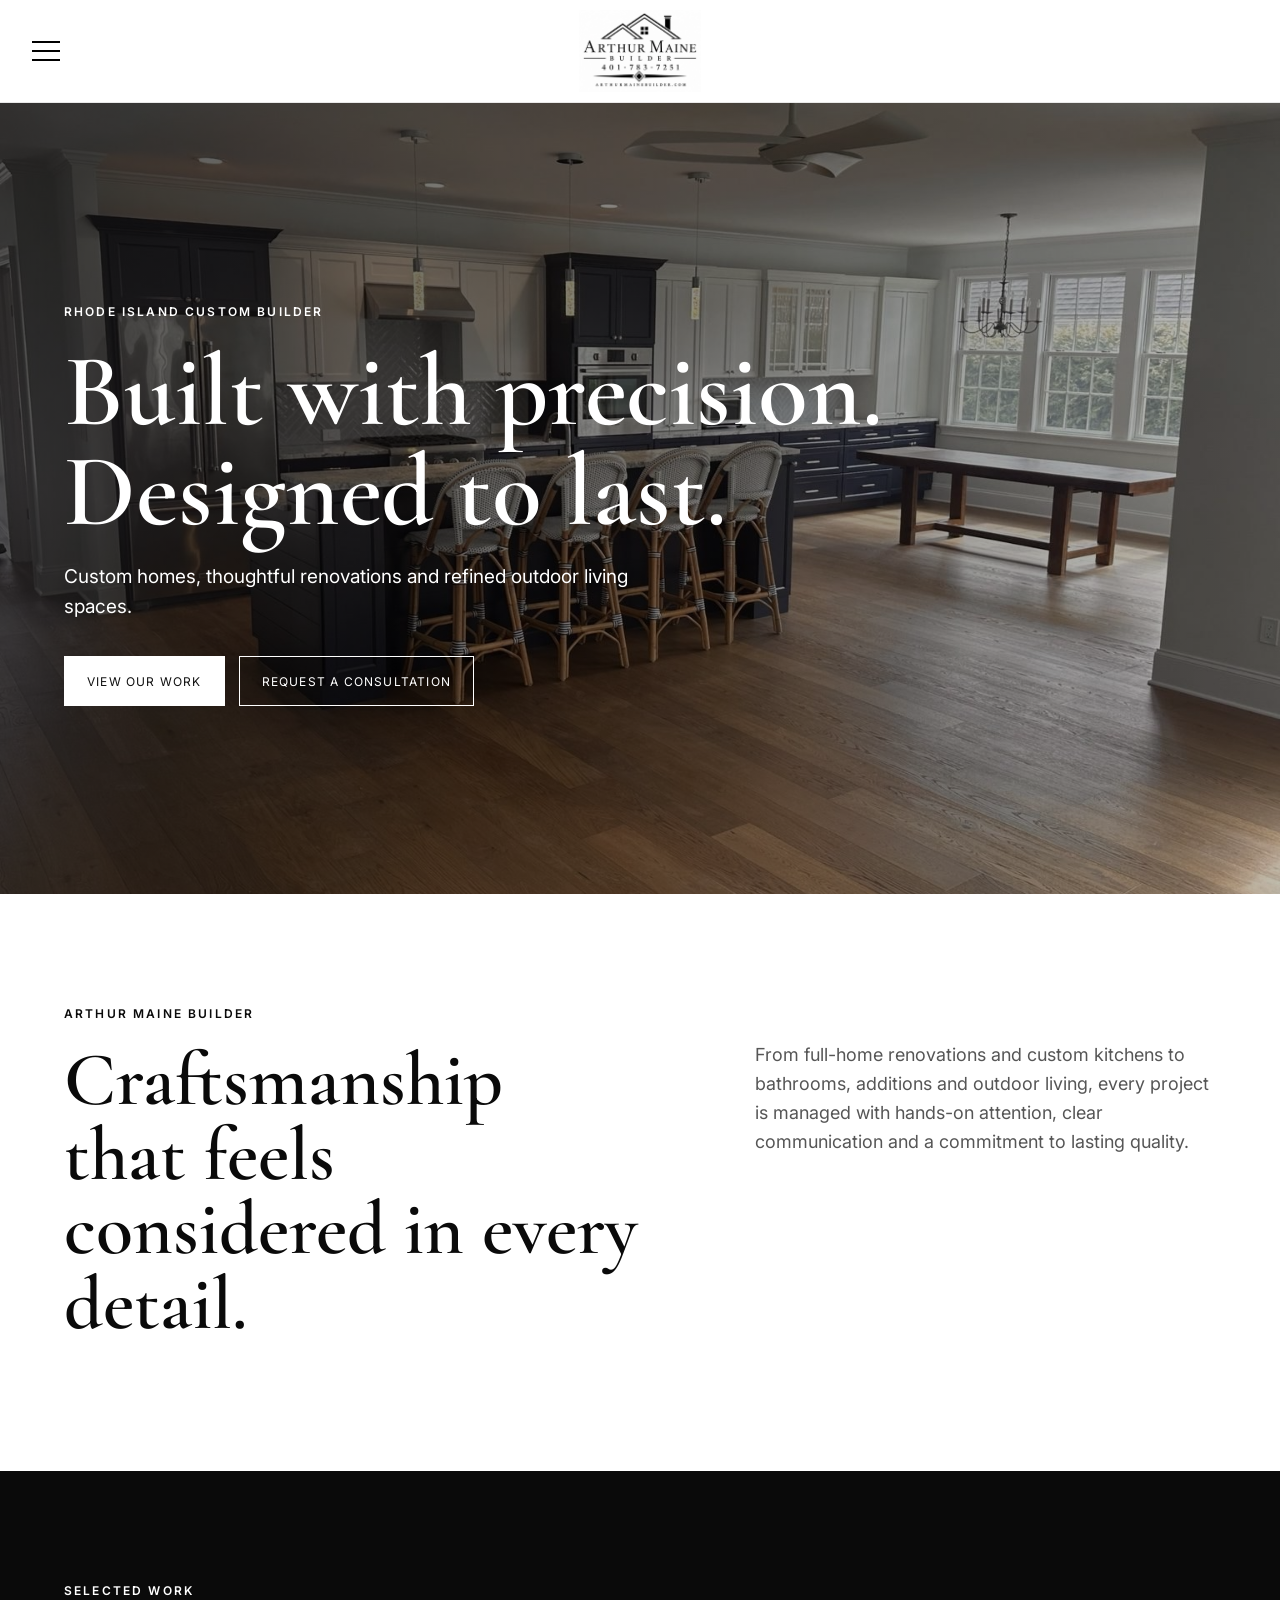
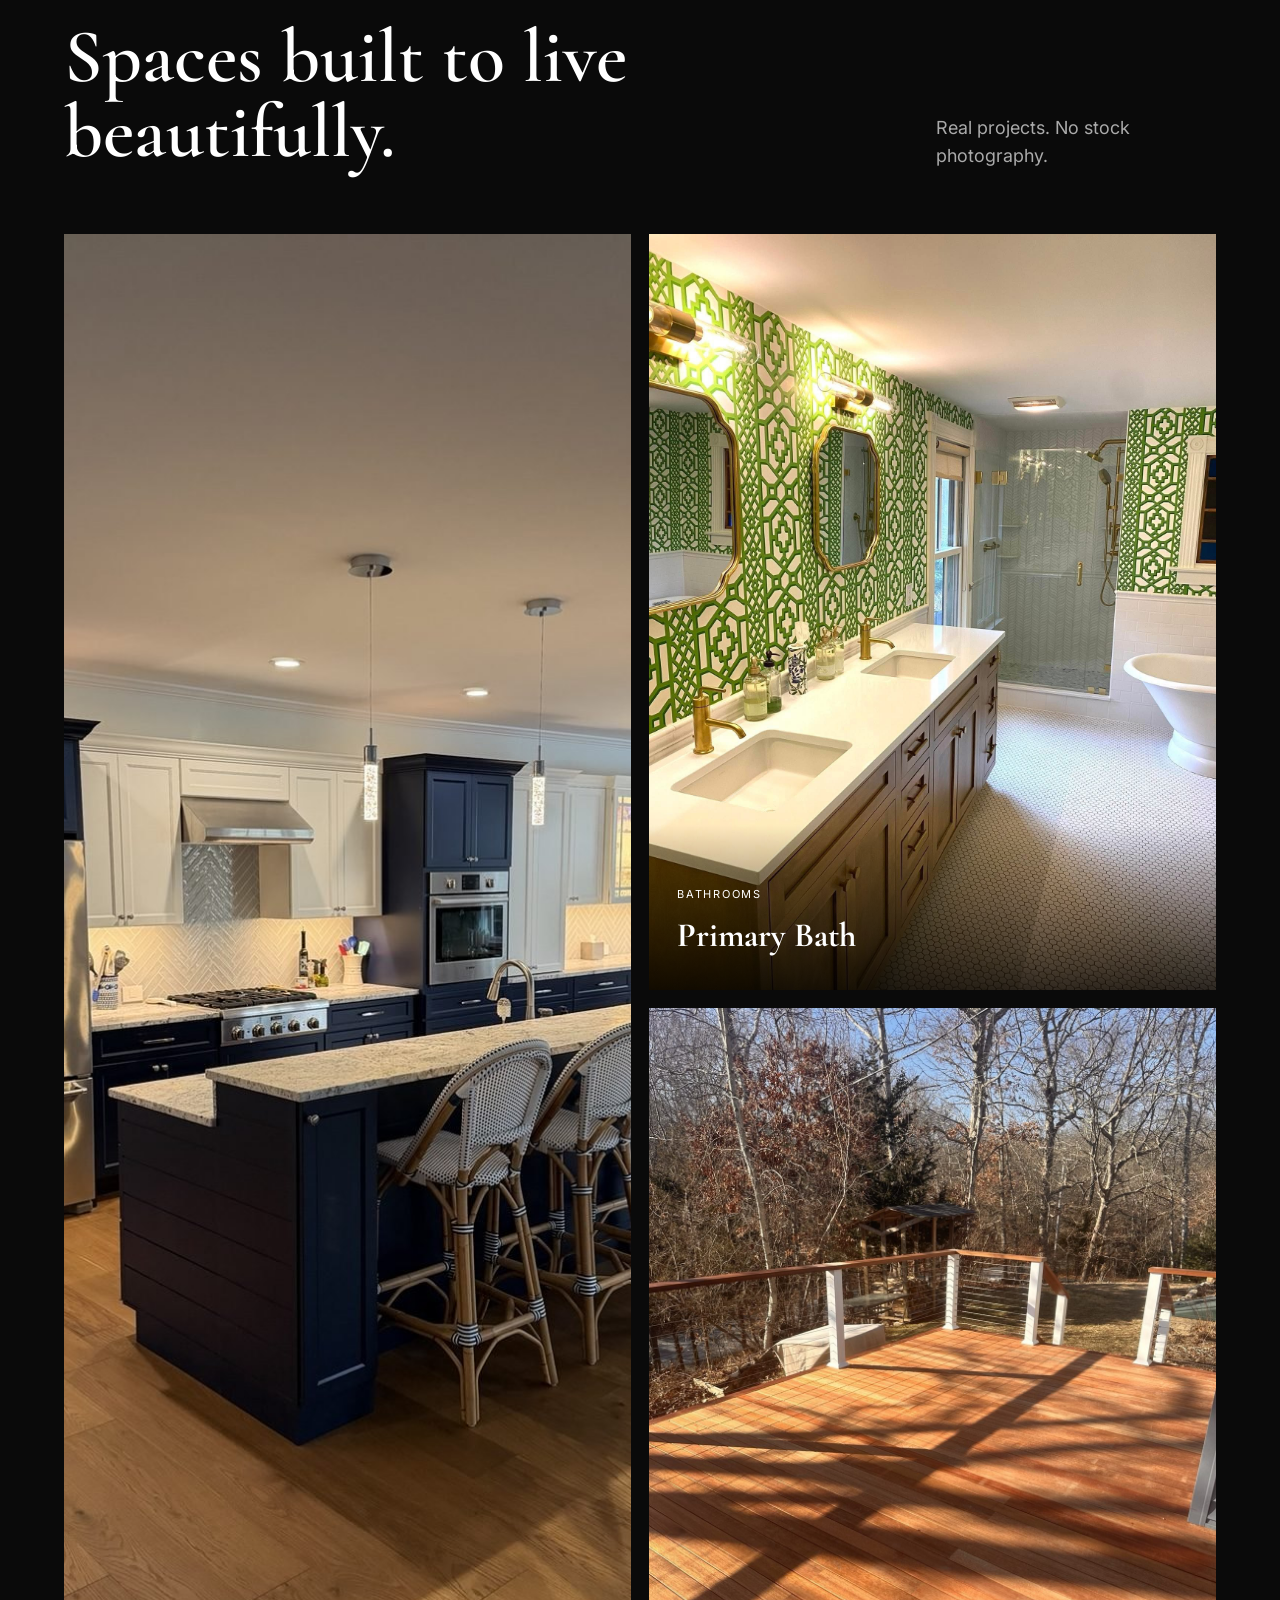
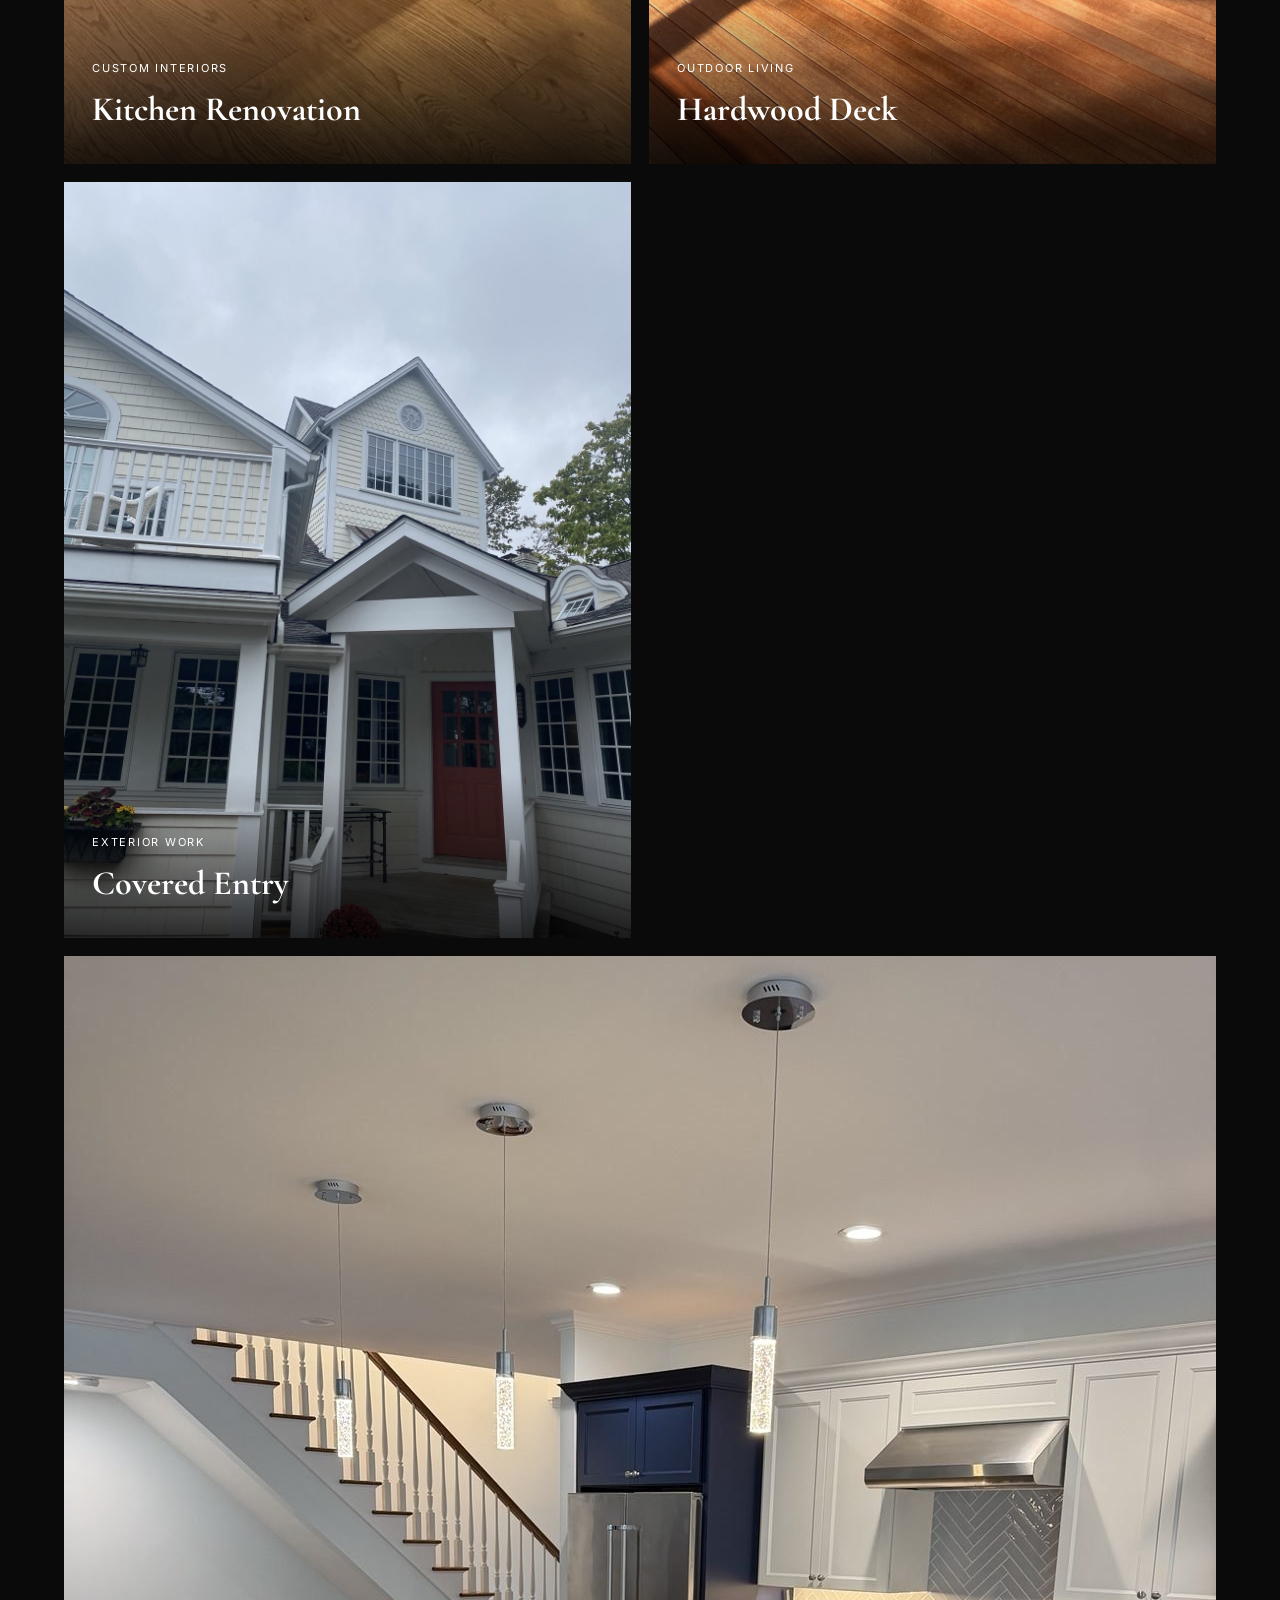
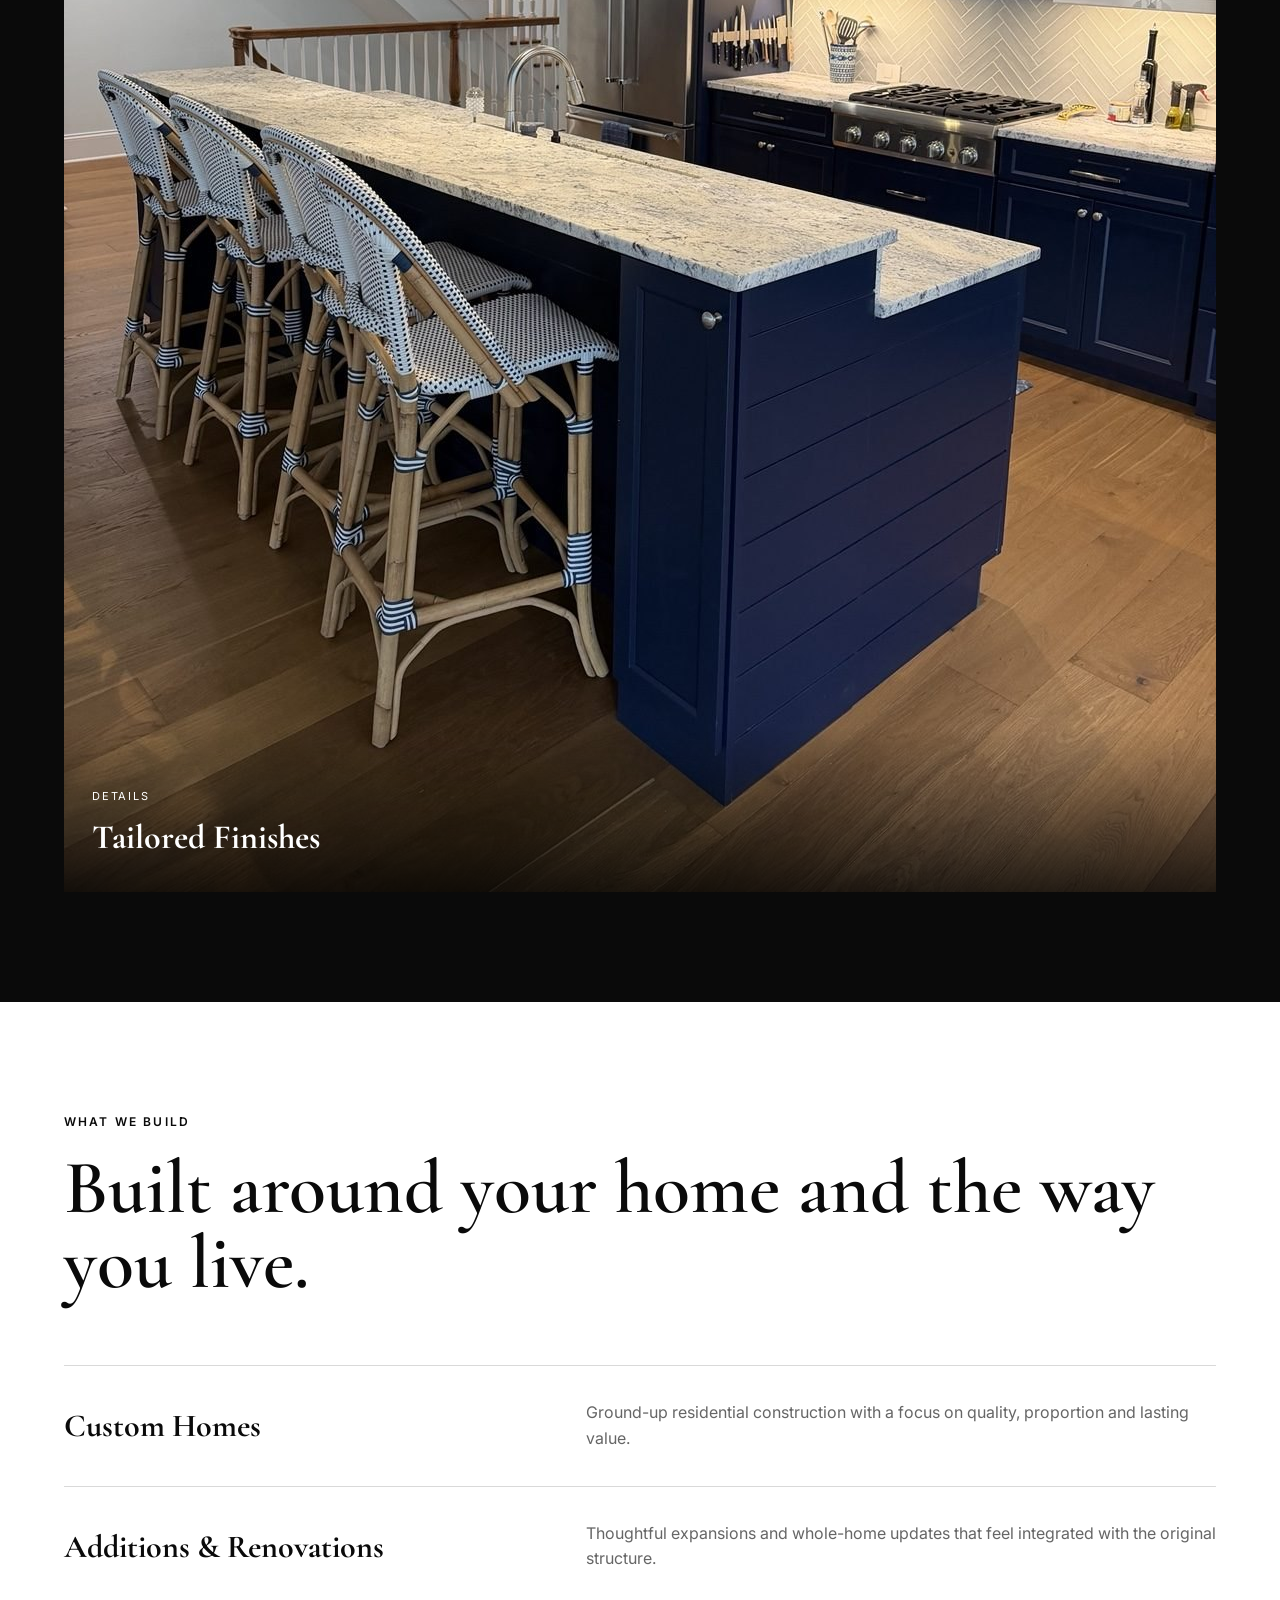
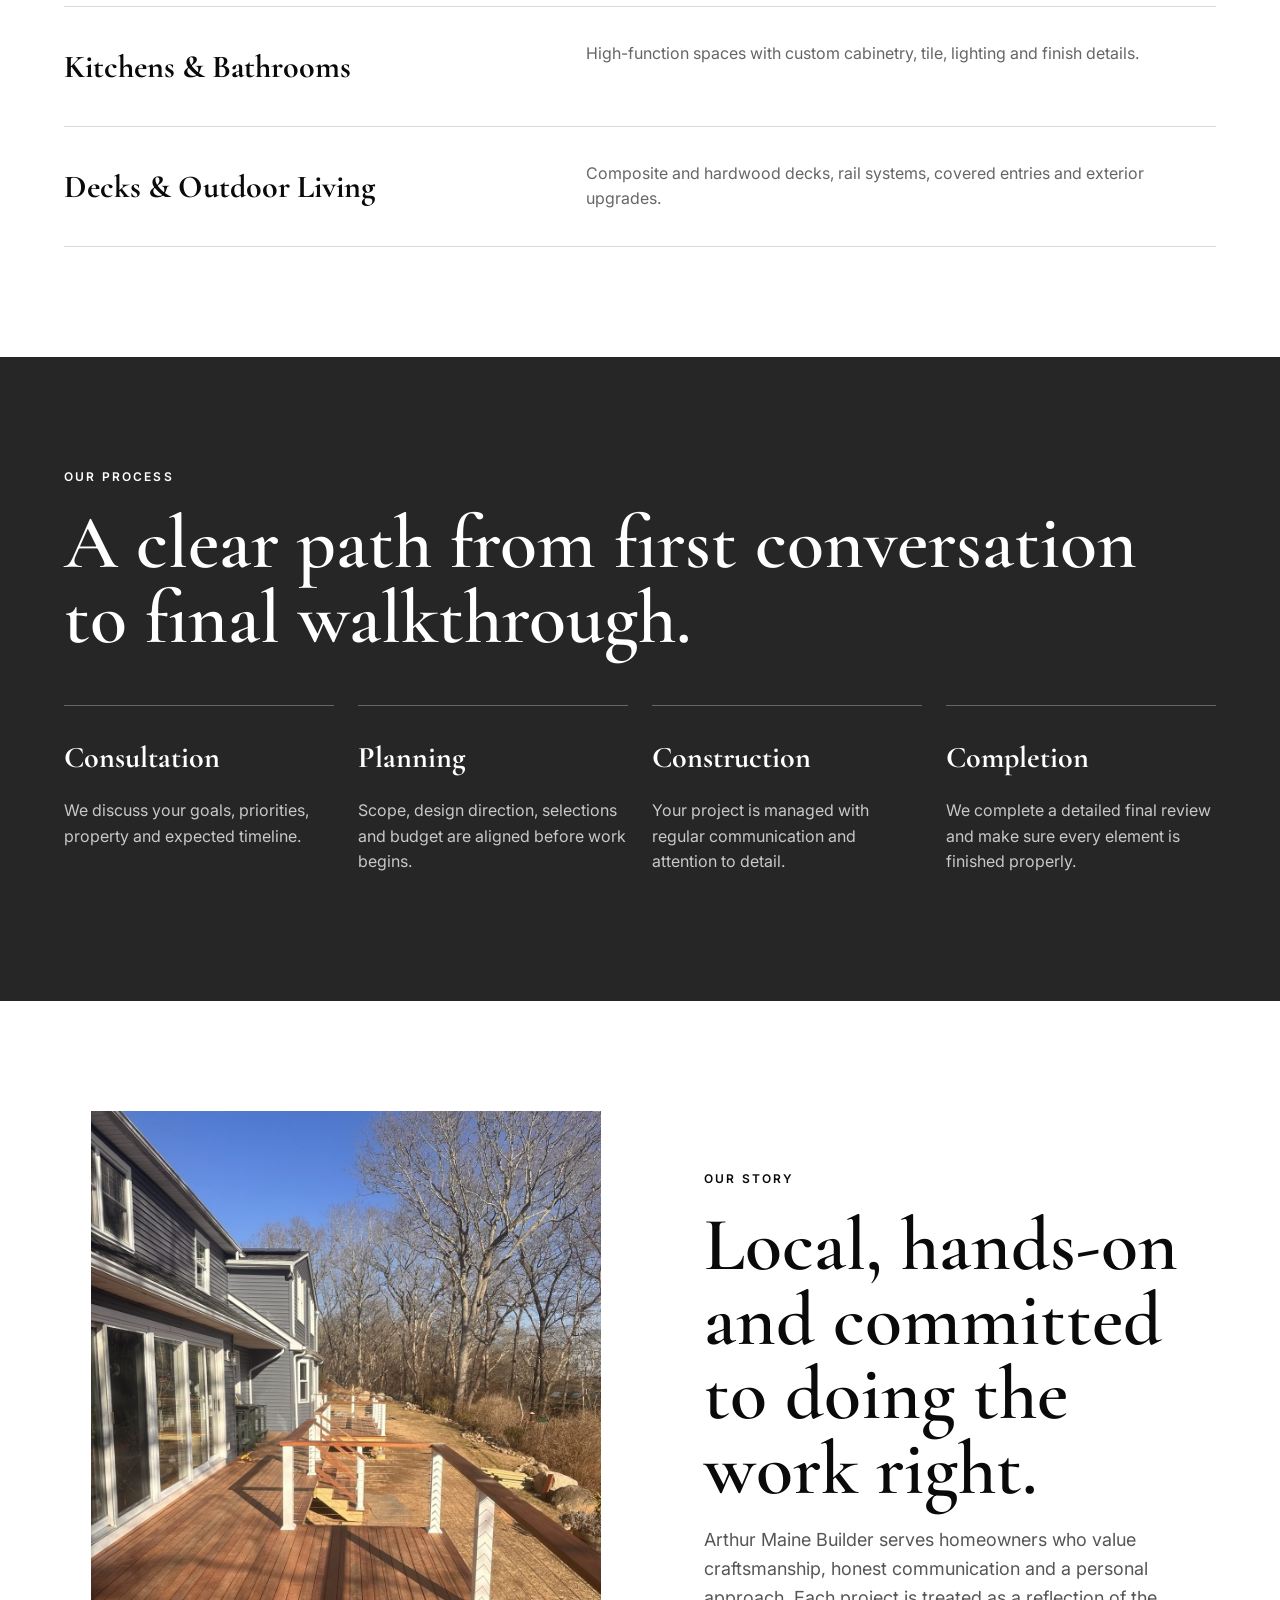
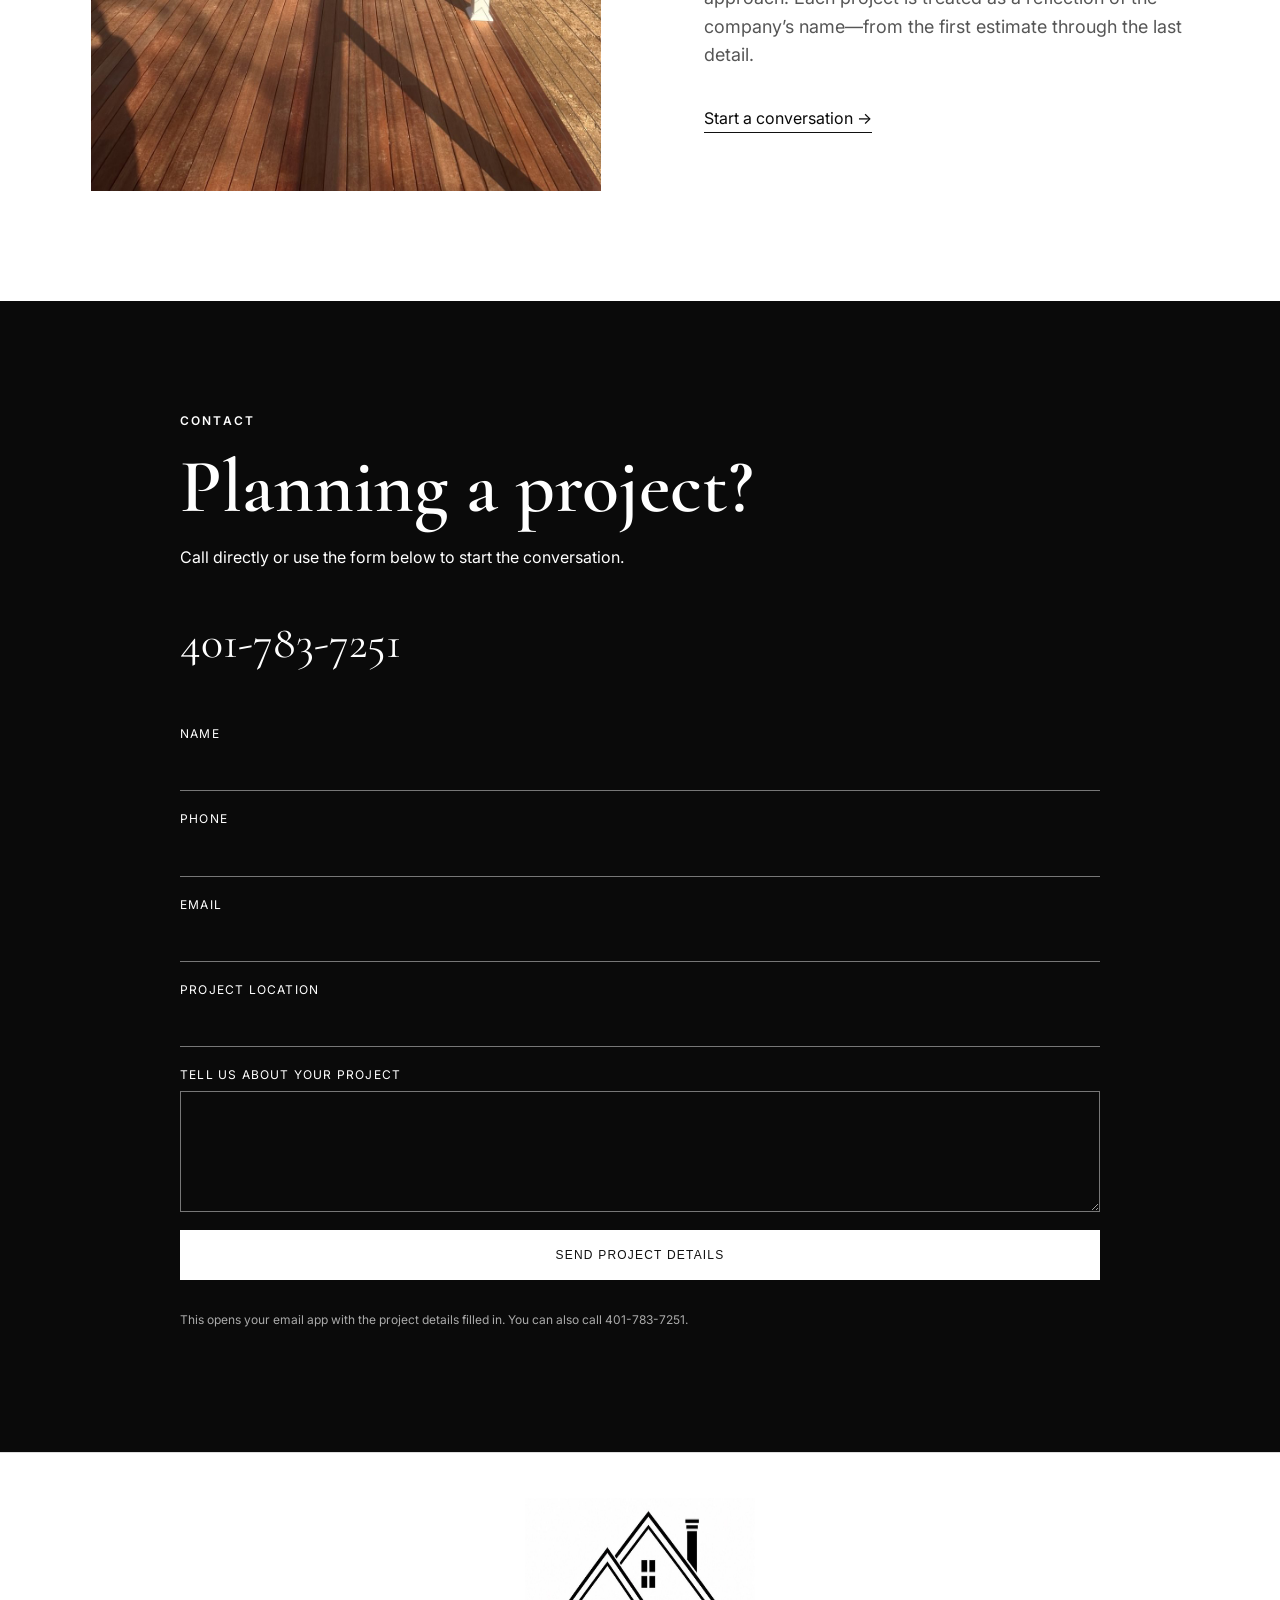
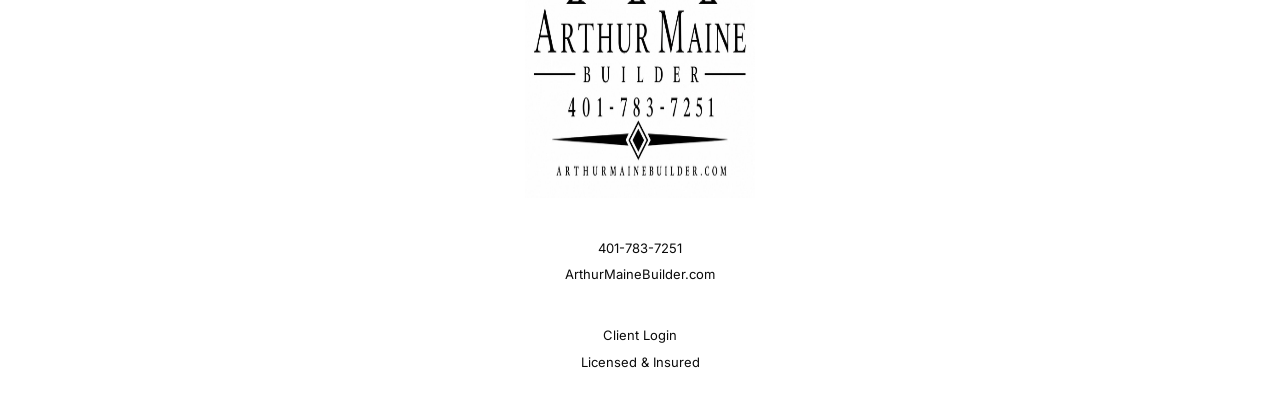
==== commit 36475f83: "Add files via upload" ====
--- a/index.html
+++ b/index.html
@@ -8,22 +8,300 @@
   <meta name="theme-color" content="#111111">
   <meta name="robots" content="index,follow">
   <link rel="canonical" href="https://arthurmainebuilder.com/">
-  <link rel="icon" type="image/png" href="assets/favicon.png">
+  <link rel="icon" type="image/png" href="[data-uri]">
   <meta property="og:type" content="website">
   <meta property="og:title" content="Arthur Maine Builder | Custom Homes & Renovations">
   <meta property="og:description" content="Custom homes, renovations, kitchens, bathrooms, additions and outdoor living spaces across Rhode Island.">
   <meta property="og:url" content="https://arthurmainebuilder.com/">
-  <meta property="og:image" content="https://arthurmainebuilder.com/assets/social-preview.jpg">
+  <meta property="og:image" content="https://arthurmainebuilder.com/[data-uri]">
   <meta name="twitter:card" content="summary_large_image">
   <link rel="preconnect" href="https://fonts.googleapis.com">
   <link rel="preconnect" href="https://fonts.gstatic.com" crossorigin>
   <link href="https://fonts.googleapis.com/css2?family=Cormorant+Garamond:wght@500;600&family=Inter:wght@400;500;600&display=swap" rel="stylesheet">
-  <link rel="stylesheet" href="styles.css">
+  <style>
+
+:root{
+  --white:#fff;
+  --black:#0a0a0a;
+  --charcoal:#262626;
+  --gray:#717171;
+  --line:#d9d9d9;
+  --max:1280px;
+}
+*{box-sizing:border-box}
+html{scroll-behavior:smooth}
+body{margin:0;color:var(--black);background:var(--white);font-family:Inter,Arial,sans-serif;line-height:1.6}
+img{display:block;width:100%}
+a{color:inherit;text-decoration:none}
+.site-header{
+  position:fixed;
+  z-index:20;
+  top:0;
+  left:0;
+  right:0;
+  min-height:118px;
+  padding:10px 4vw 14px;
+  display:grid;
+  grid-template-columns:1fr auto 1fr;
+  grid-template-areas:
+    ". brand ."
+    "nav nav nav";
+  align-items:center;
+  background:rgba(255,255,255,.97);
+  border-bottom:1px solid rgba(0,0,0,.08);
+  backdrop-filter:blur(14px)
+}
+.brand{grid-area:brand;justify-self:center}
+.brand img{
+  width:400px;
+  height:88px;
+  object-fit:contain;
+  object-position:center
+}
+.site-nav{
+  grid-area:nav;
+  display:flex;
+  justify-content:center;
+  gap:34px;
+  align-items:center;
+  font-size:13px;
+  text-transform:uppercase;
+  letter-spacing:.12em
+}
+.site-nav a{padding:10px 0;color:#000}
+.nav-portal{border:1px solid #000;background:#000;color:#fff!important;padding:10px 15px!important}
+.menu-checkbox{position:absolute;opacity:0;pointer-events:none}
+.menu-toggle{
+  display:none;
+  border:0;
+  background:none;
+  color:#000;
+  cursor:pointer;
+  user-select:none;
+  padding:8px
+}
+.hamburger{
+  width:28px;
+  height:20px;
+  display:flex;
+  flex-direction:column;
+  justify-content:space-between
+}
+.hamburger span{
+  display:block;
+  width:100%;
+  height:2px;
+  background:#000;
+  transition:transform .2s ease, opacity .2s ease
+}
+.menu-checkbox:checked + .menu-toggle .hamburger span:nth-child(1){
+  transform:translateY(9px) rotate(45deg)
+}
+.menu-checkbox:checked + .menu-toggle .hamburger span:nth-child(2){
+  opacity:0
+}
+.menu-checkbox:checked + .menu-toggle .hamburger span:nth-child(3){
+  transform:translateY(-9px) rotate(-45deg)
+}
+.hero{min-height:96vh;position:relative;display:grid;place-items:center;background:url('[data-uri]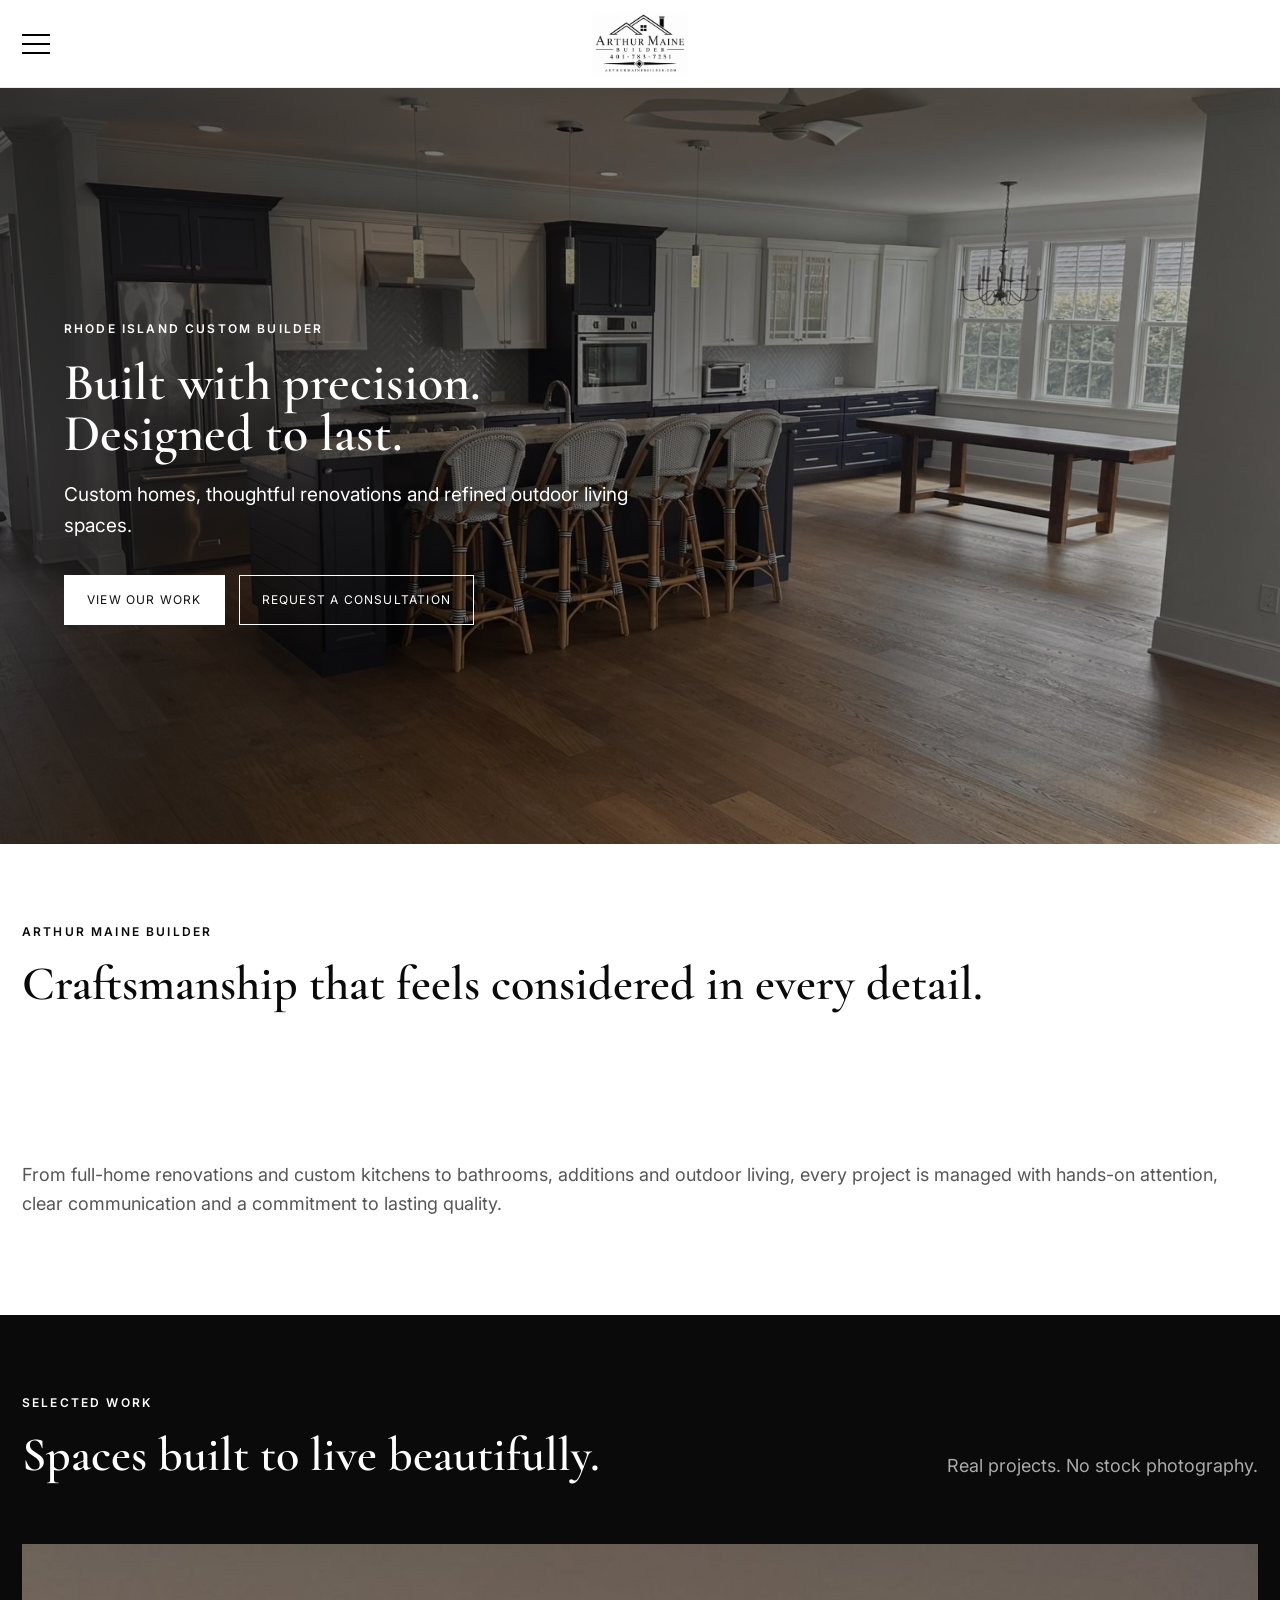
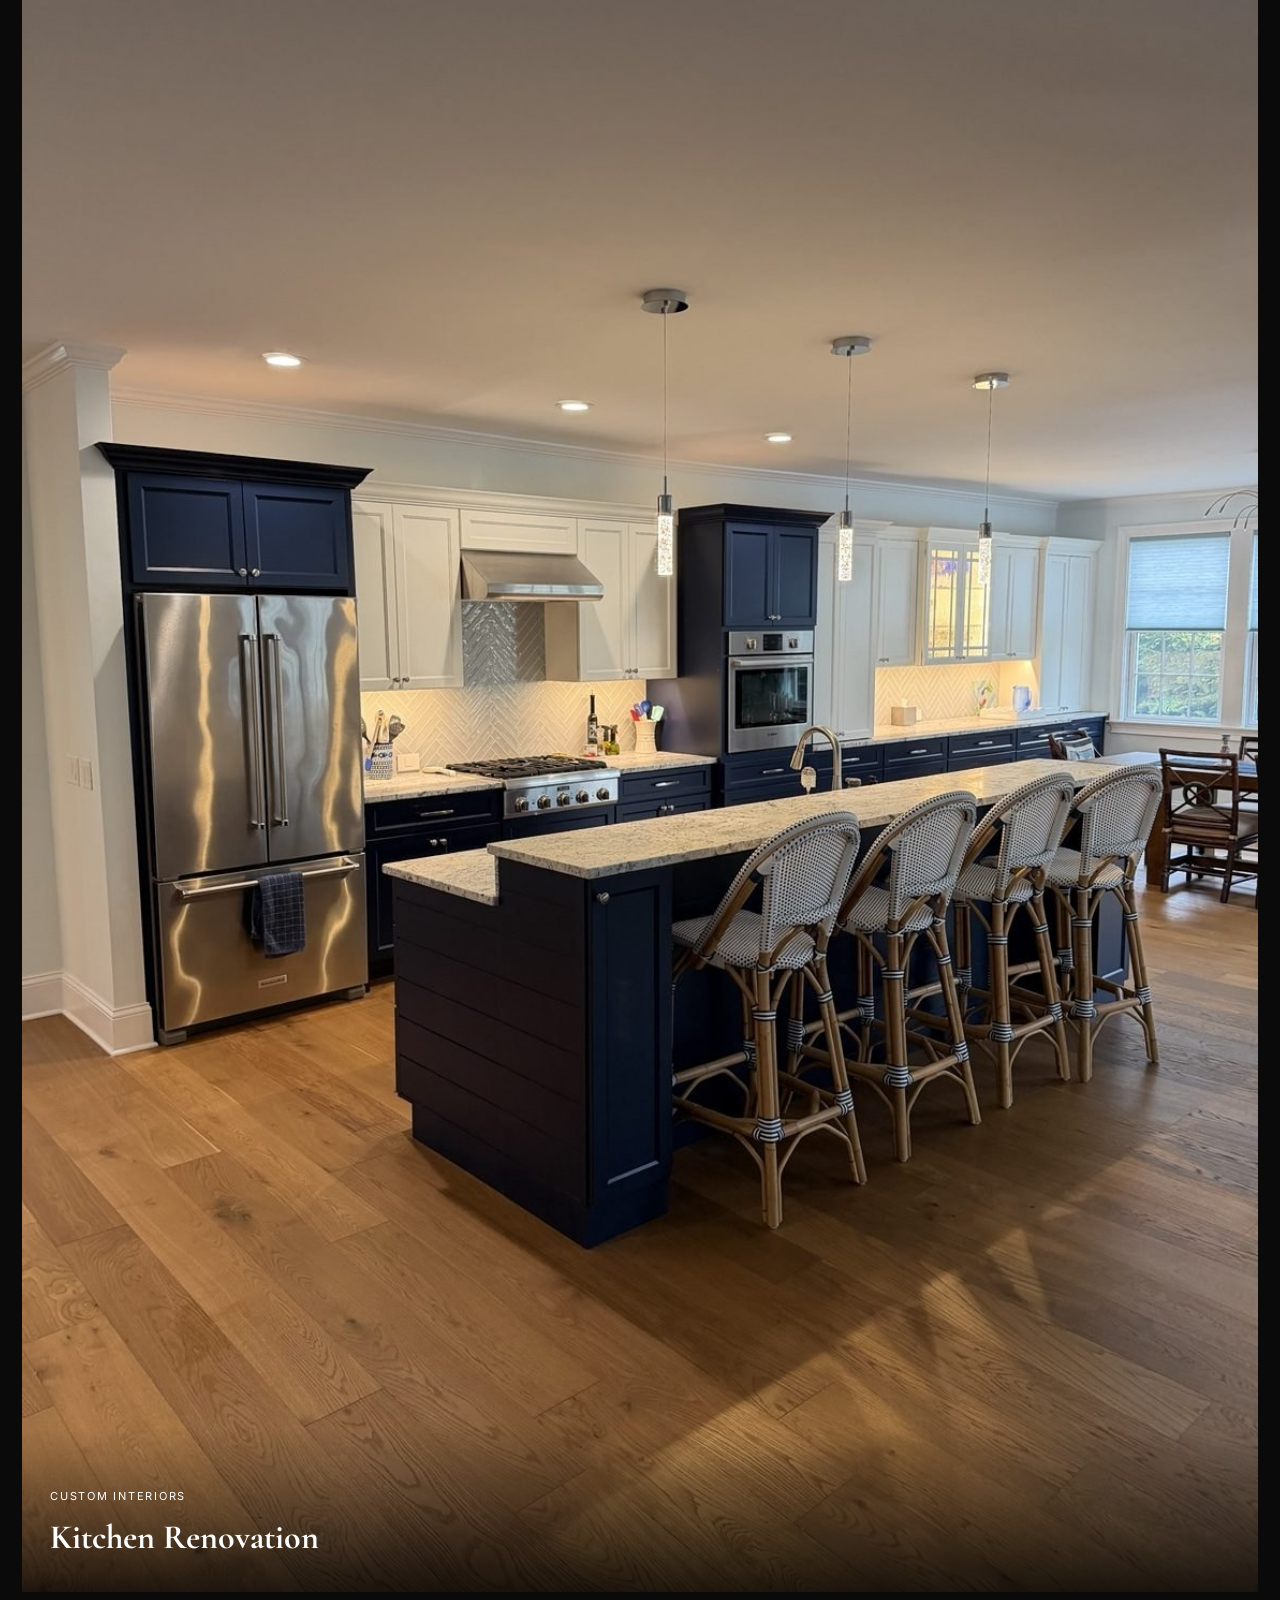
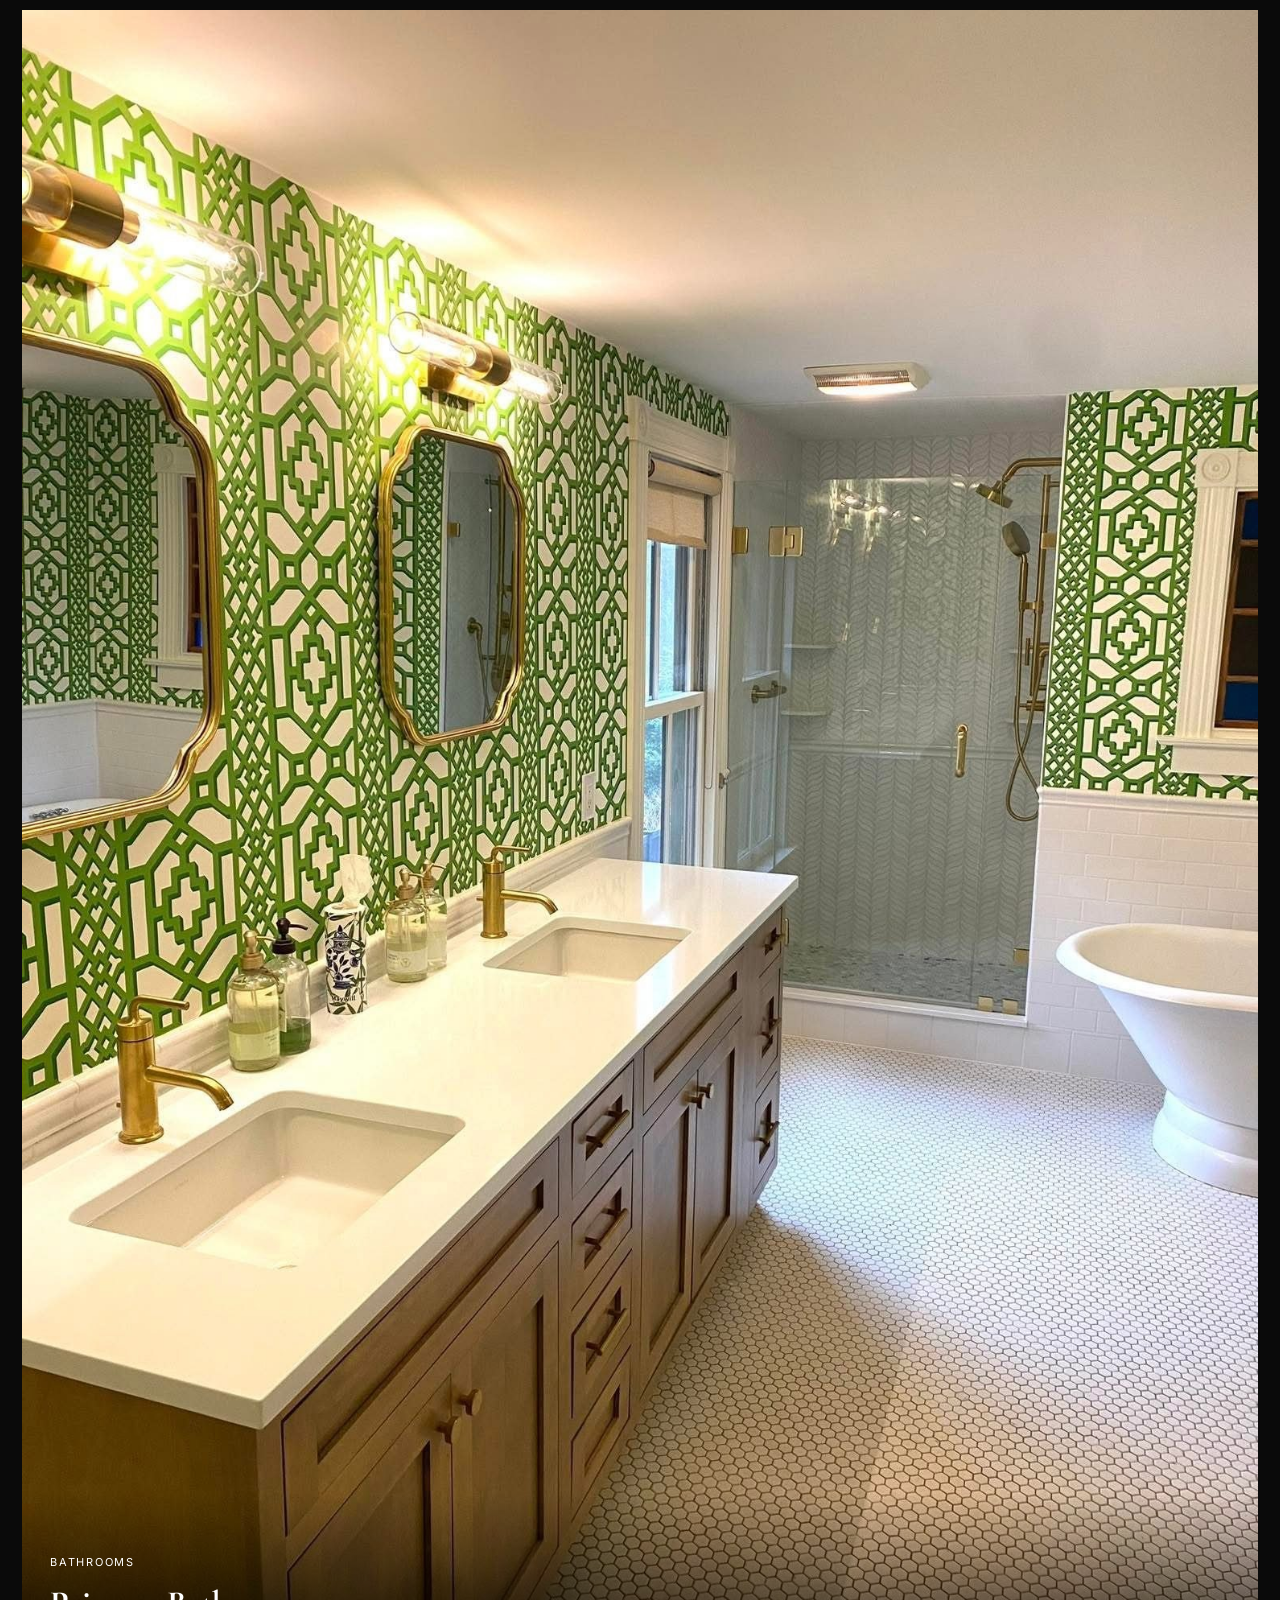
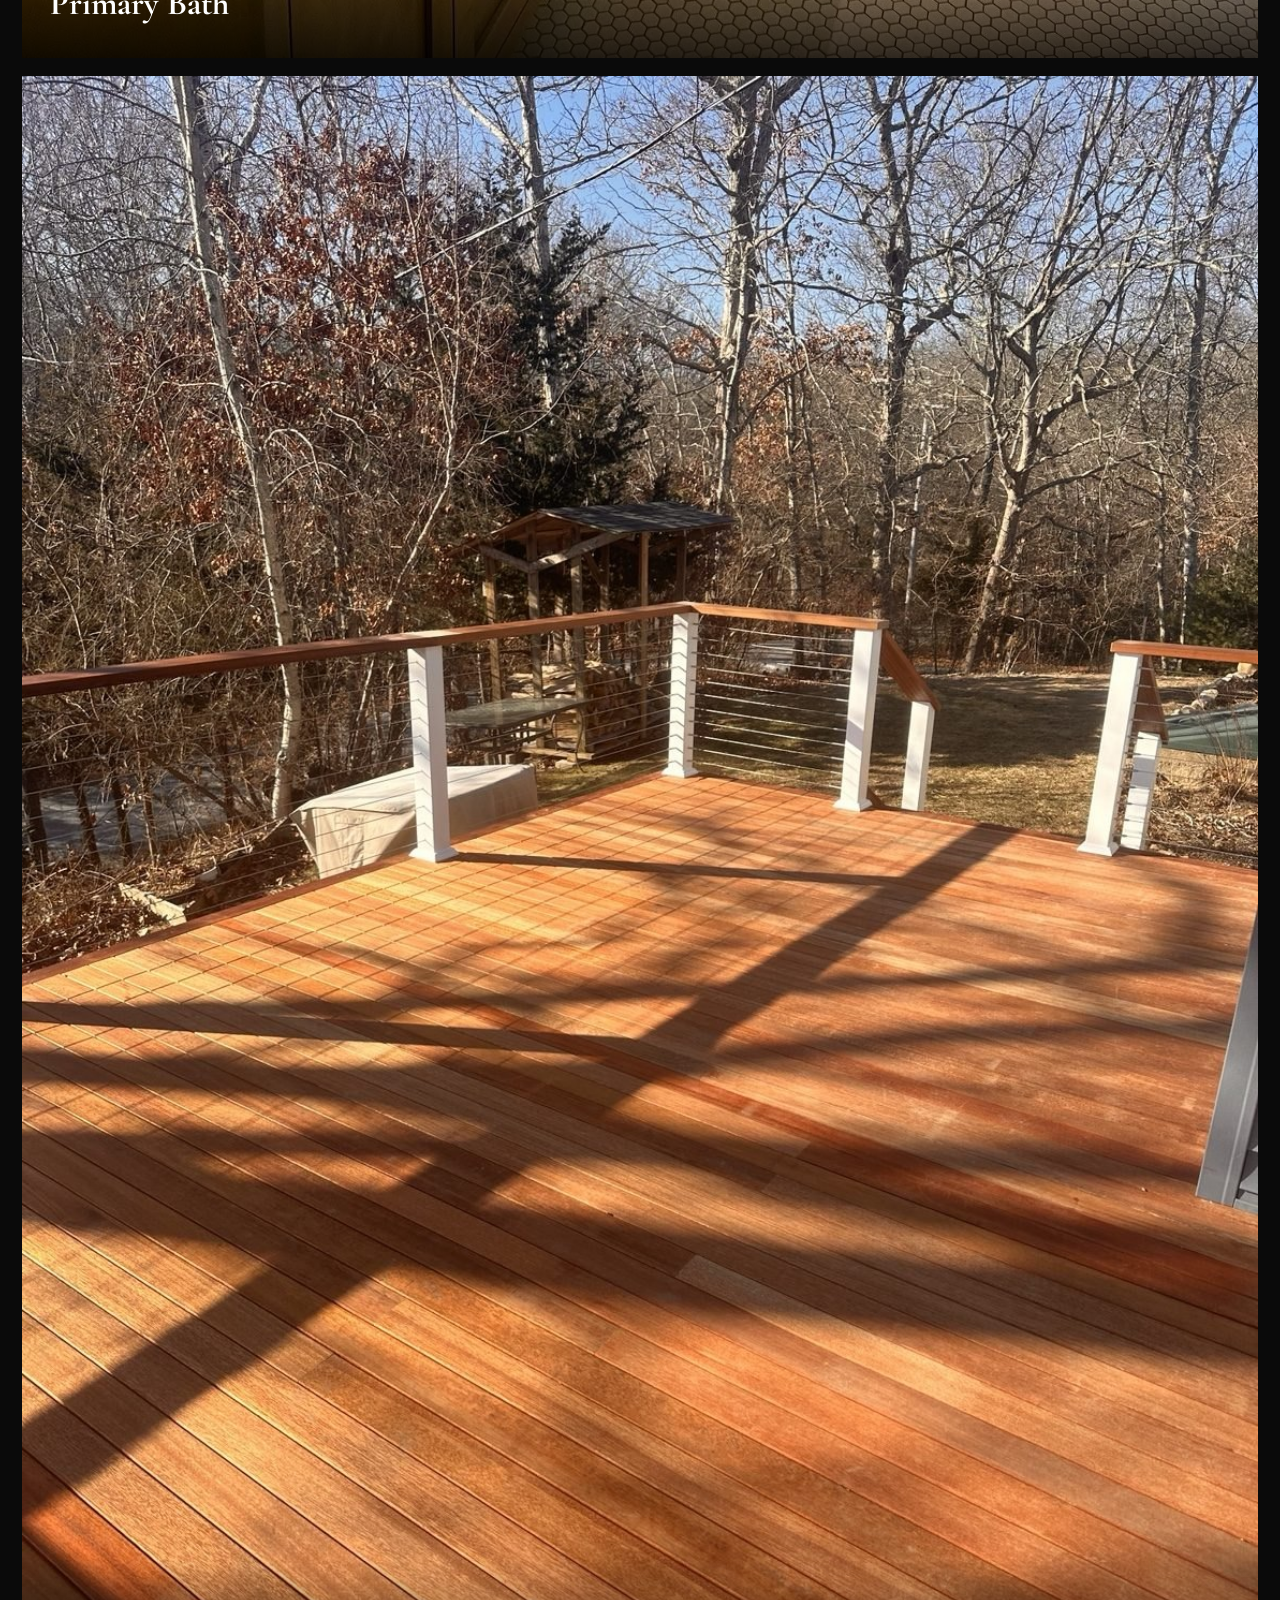
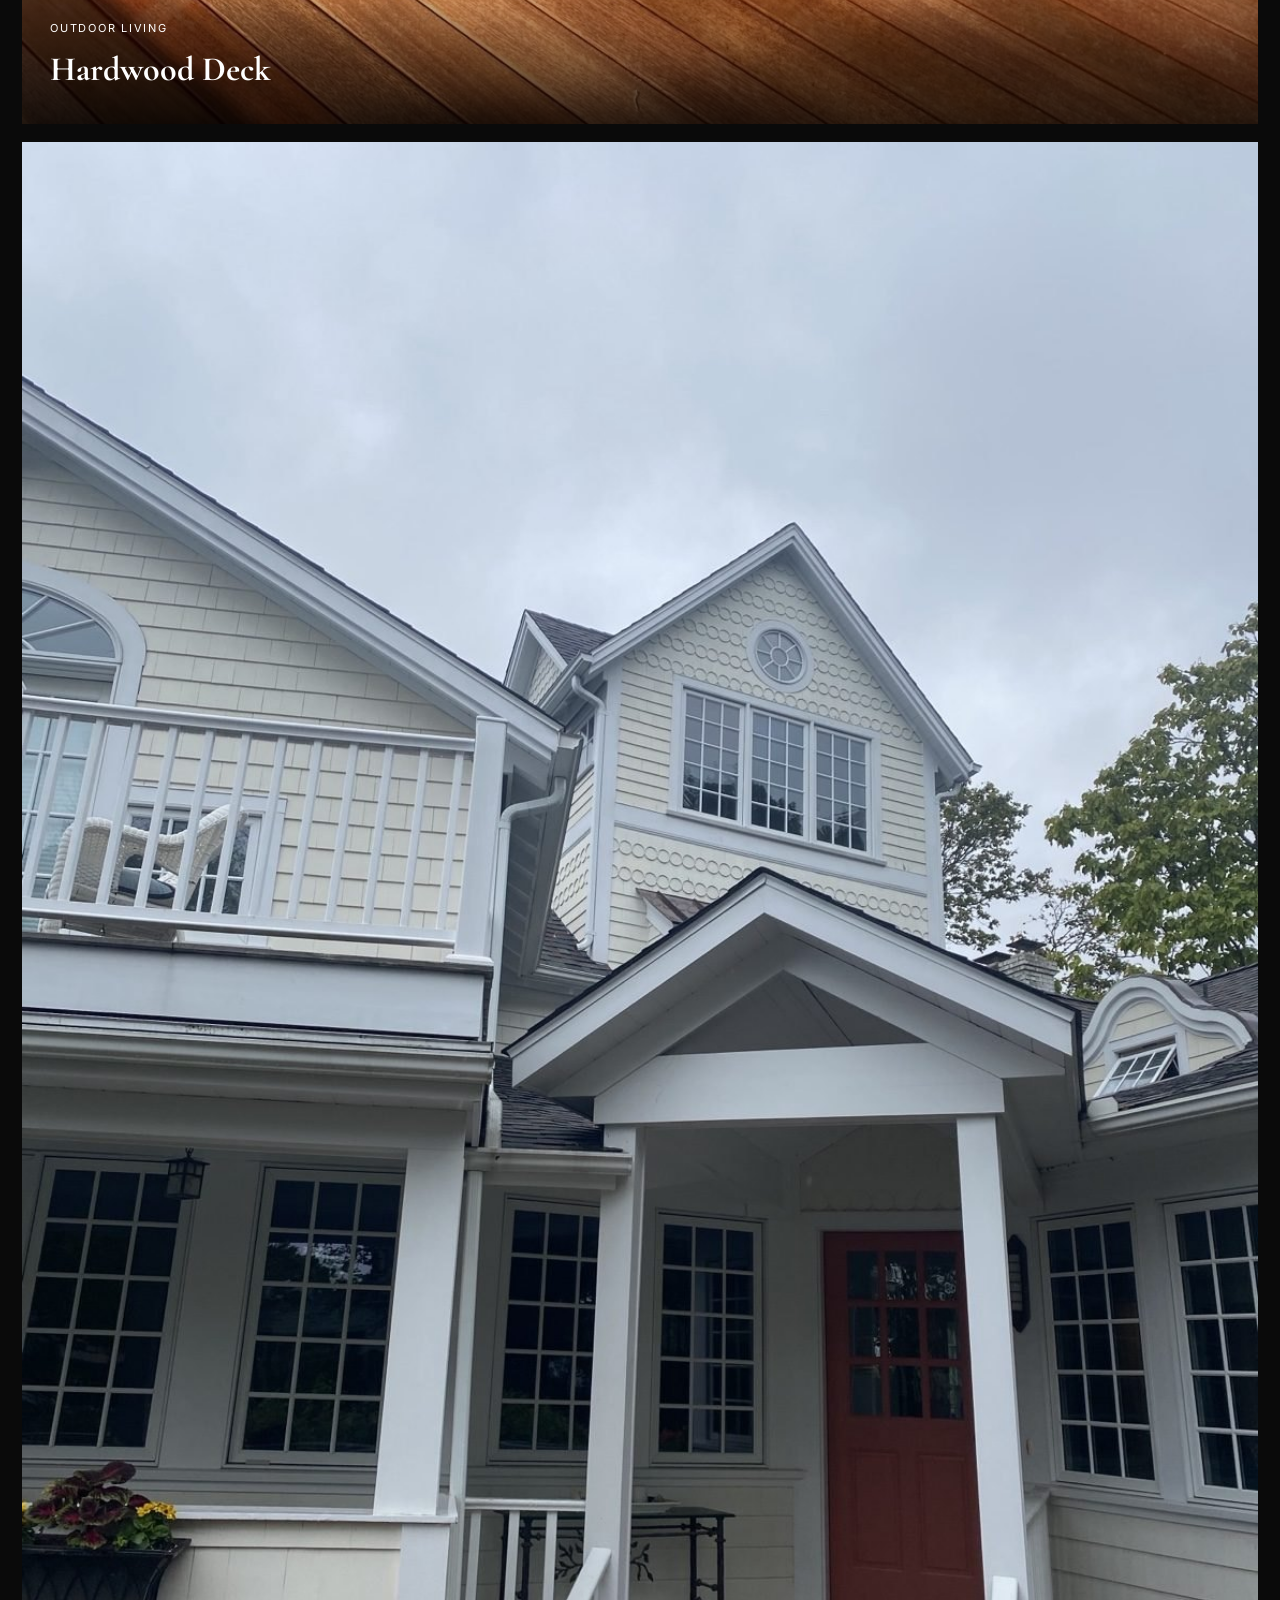
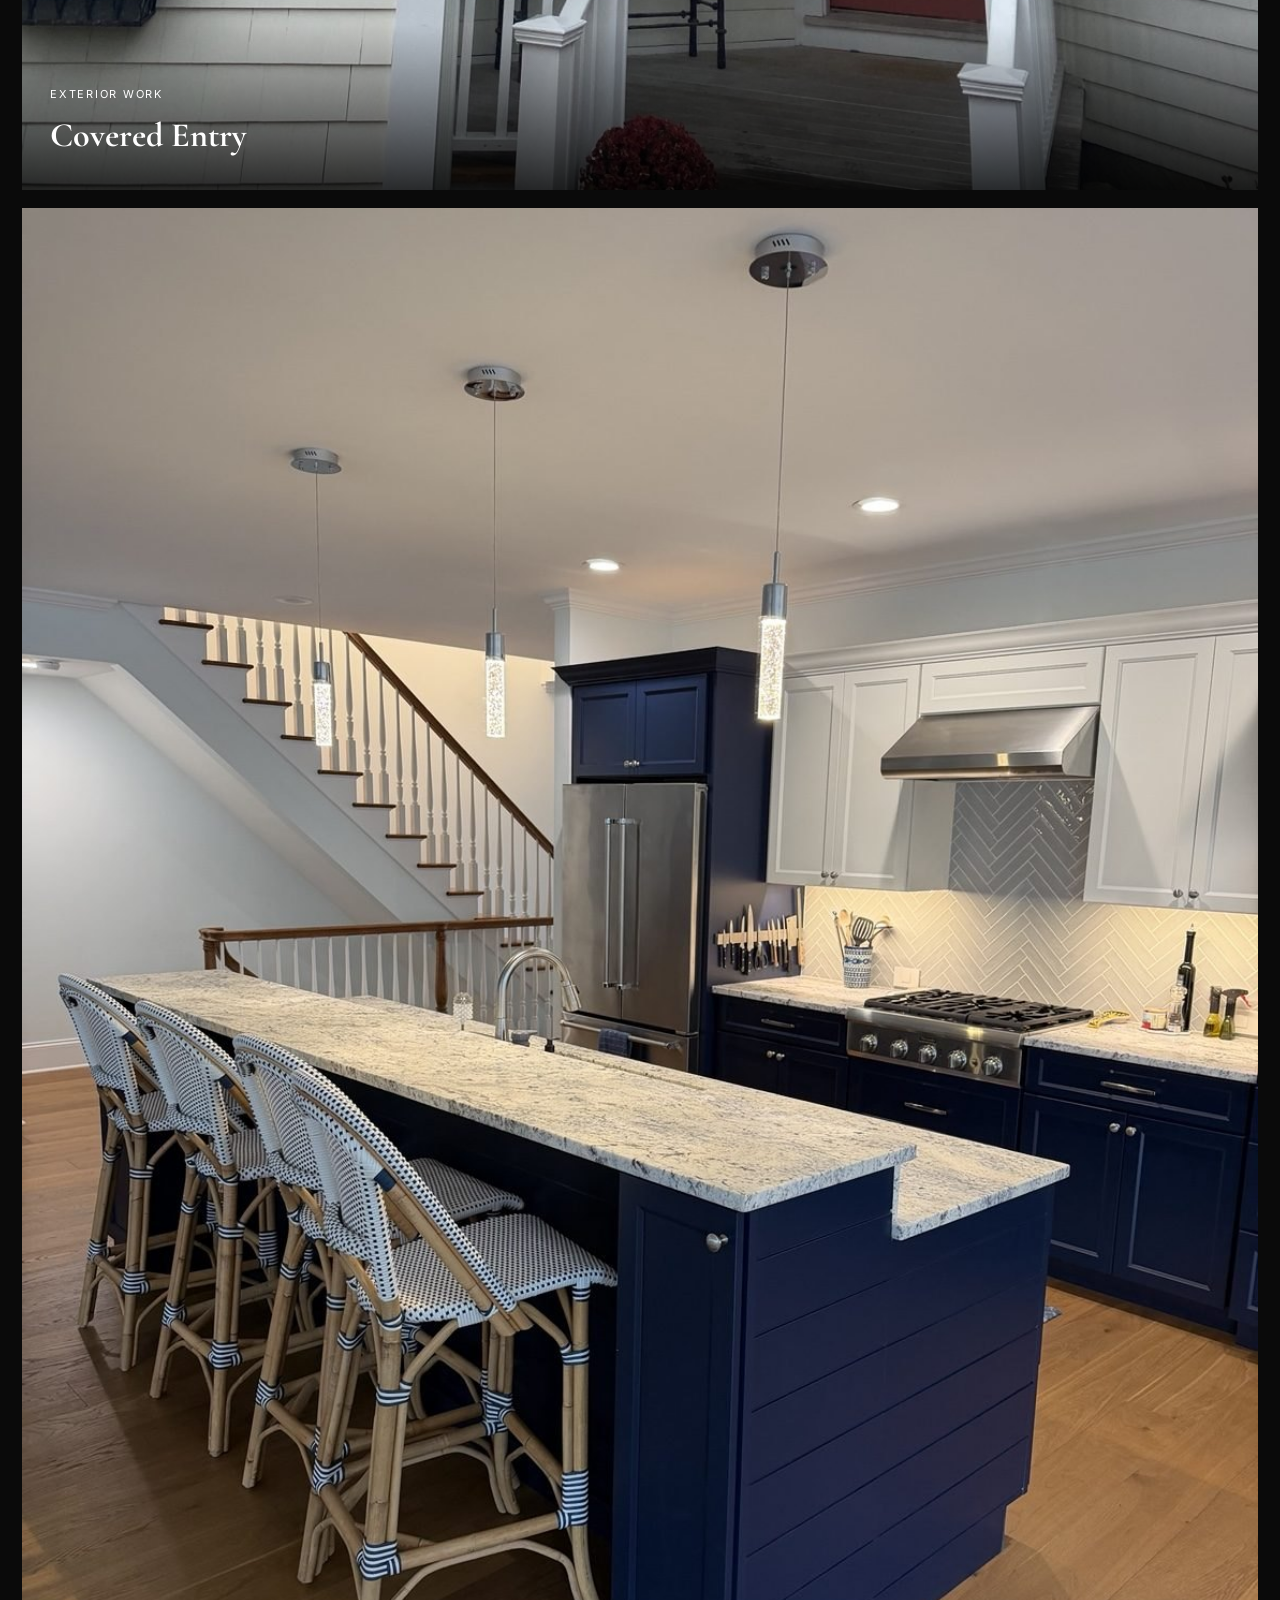
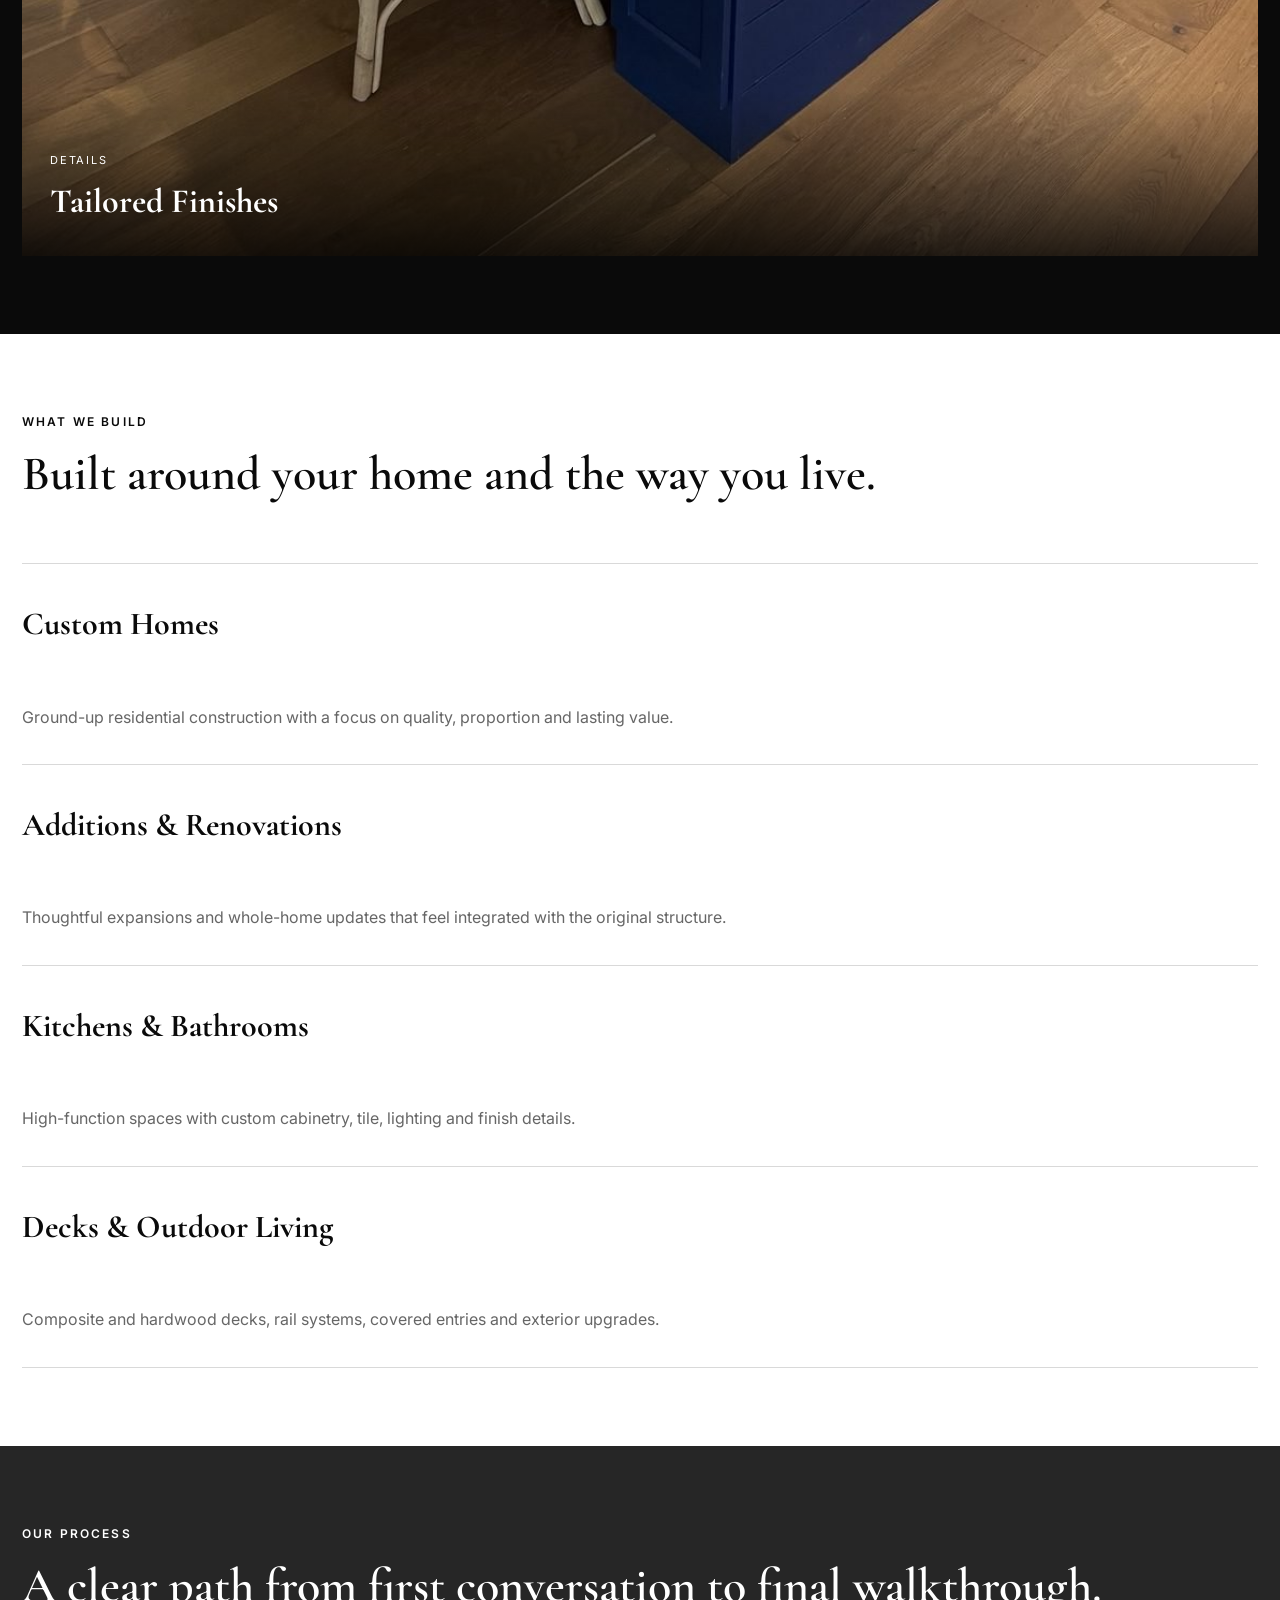
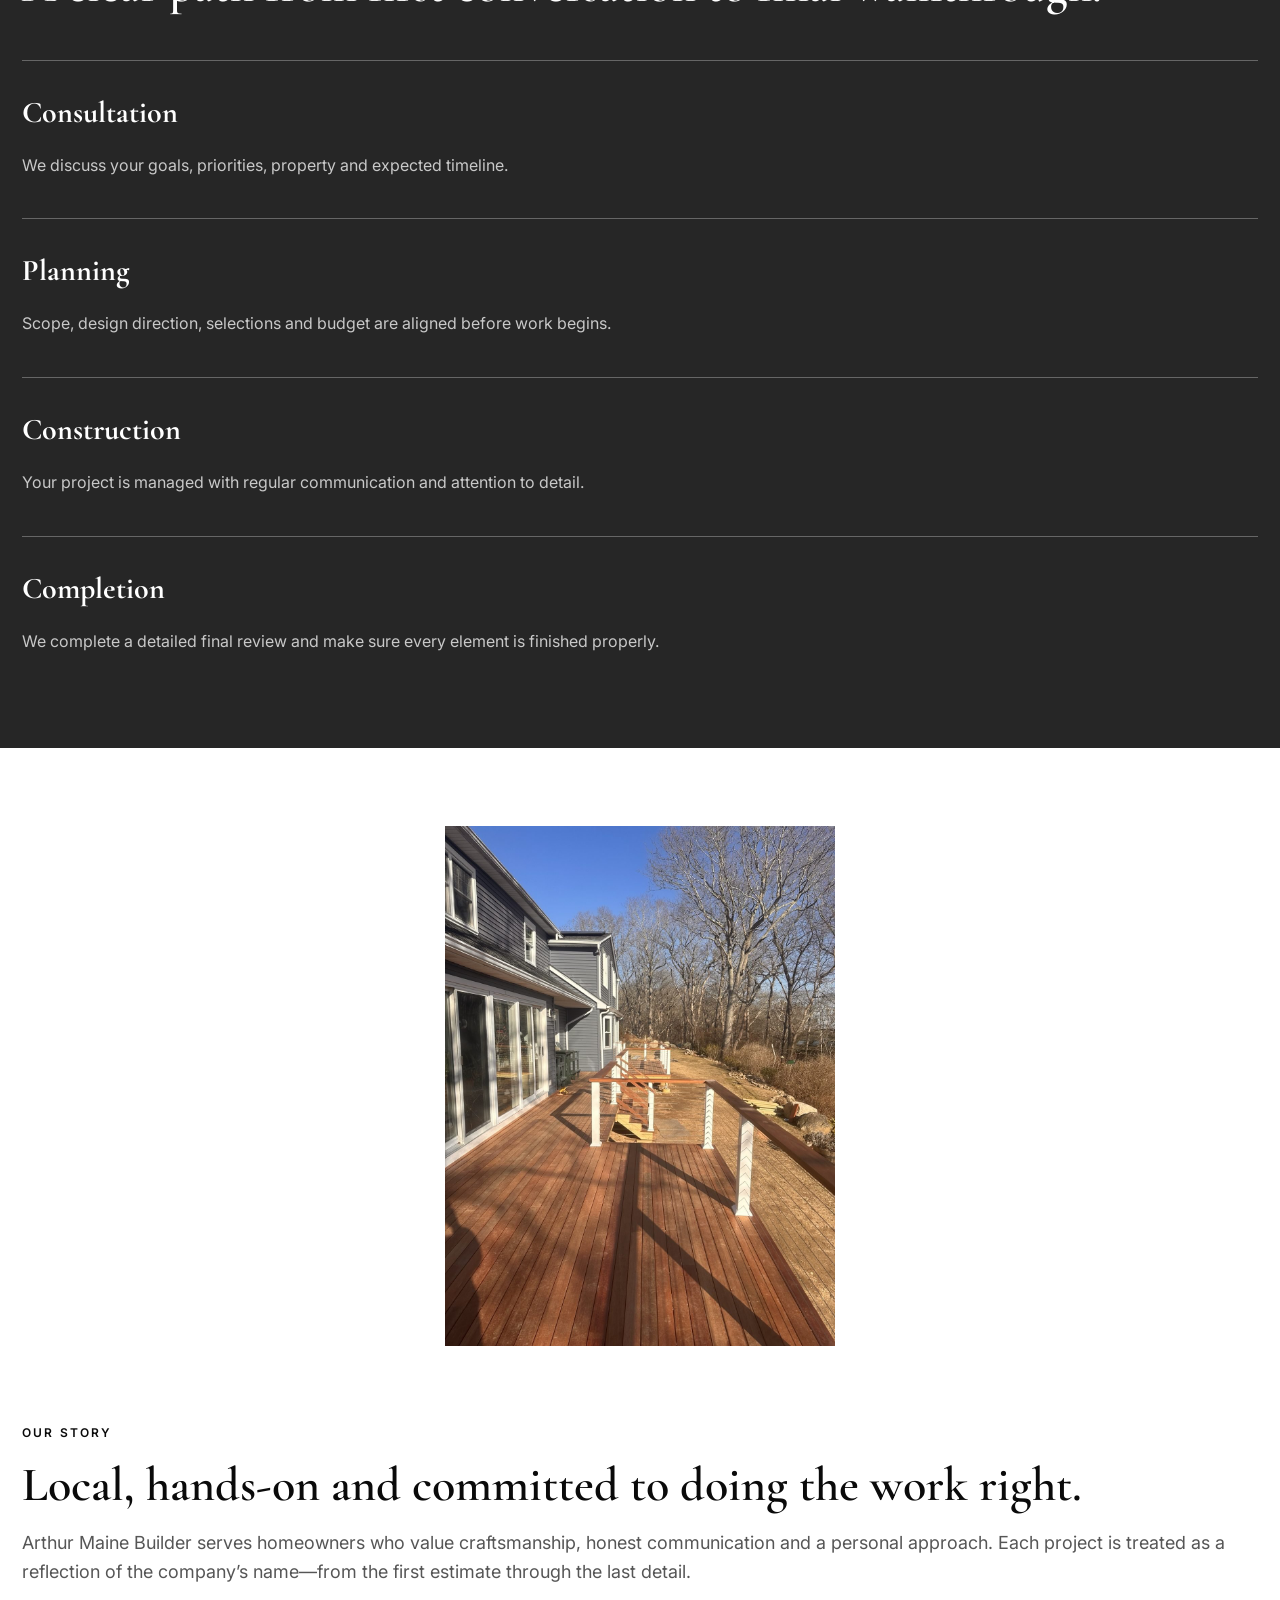
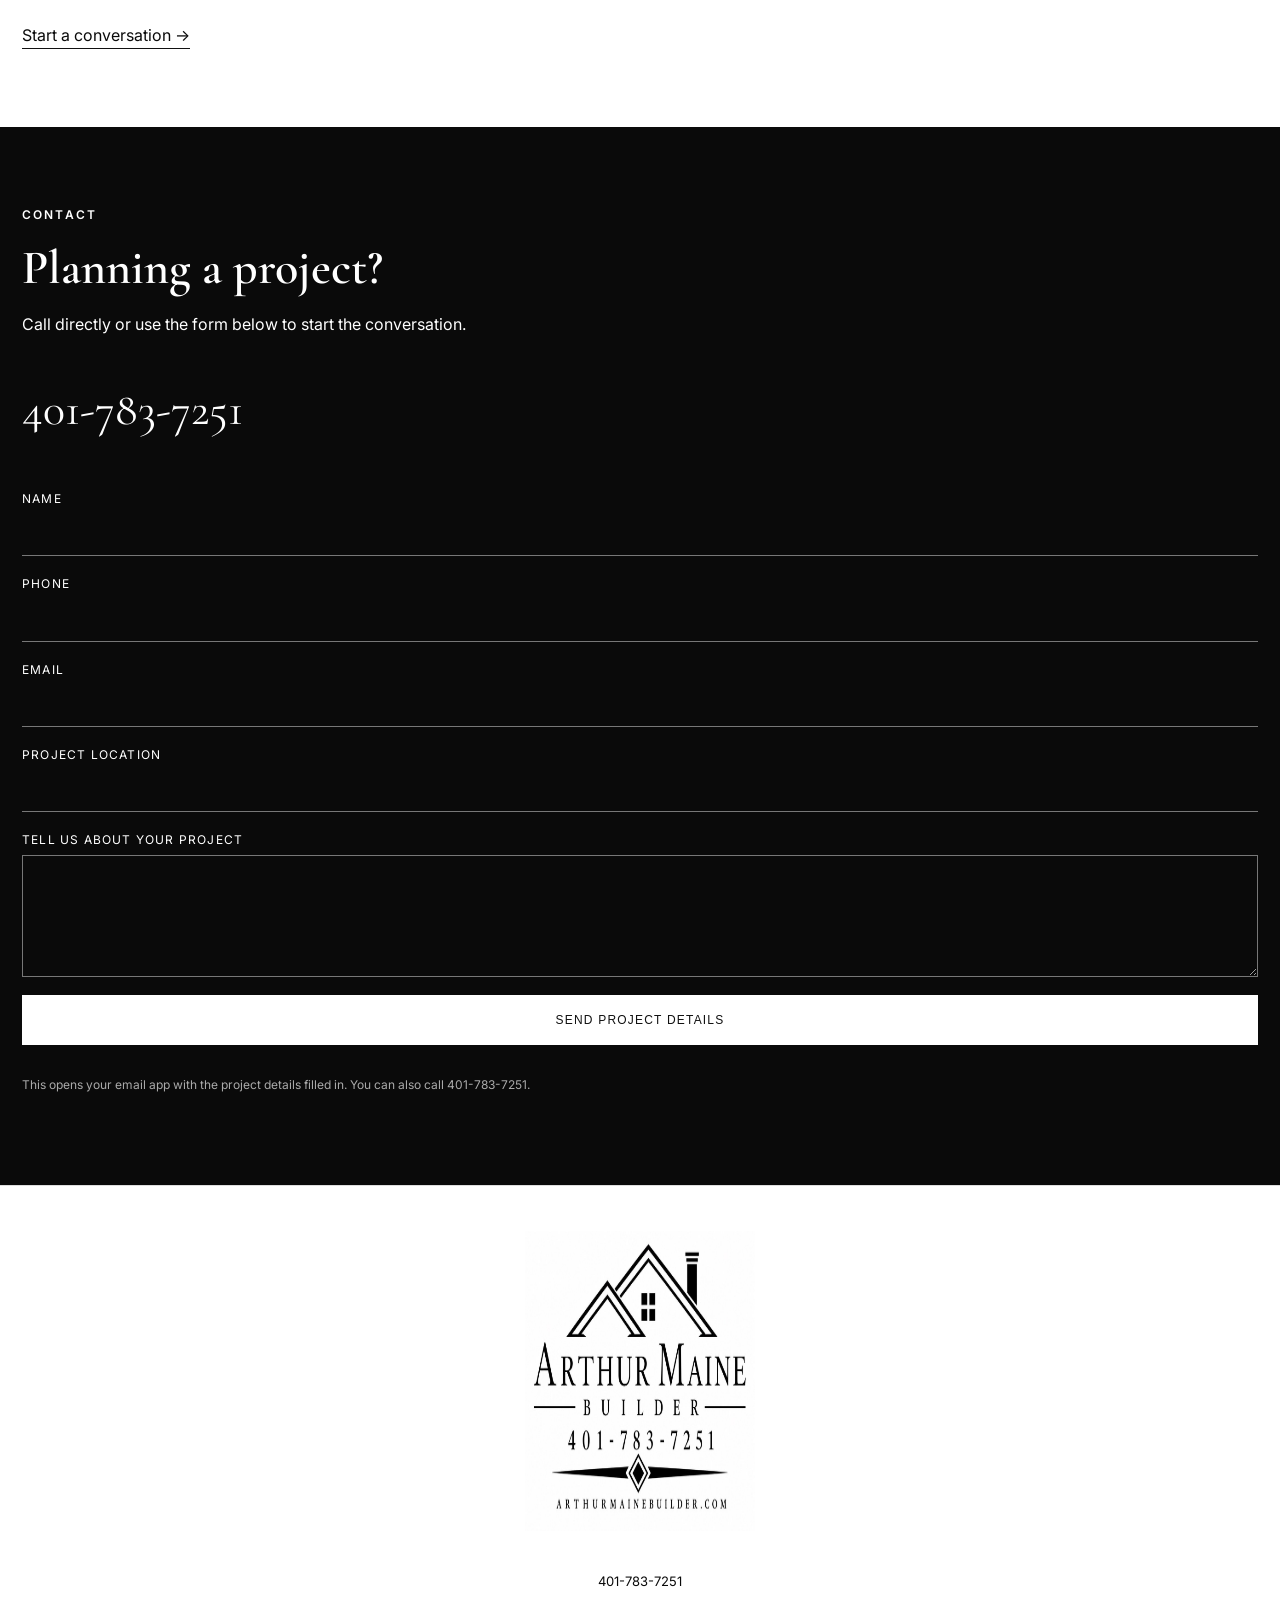
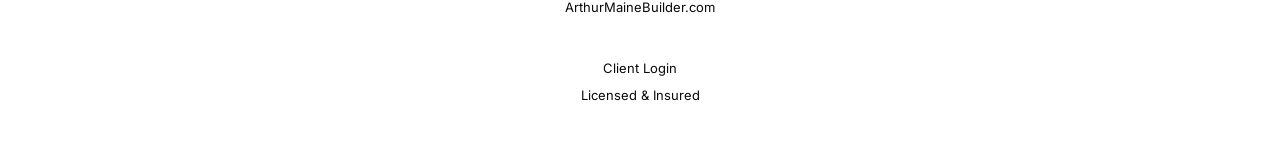
==== commit c444831e: "Add files via upload" ====
--- a/index.html
+++ b/index.html
@@ -297,6 +297,106 @@
 }
 </style>
 
+
+<style id="phone-layout-all-screens">
+.site-header{
+  min-height:88px!important;
+  padding:8px 14px!important;
+  display:grid!important;
+  grid-template-columns:48px 1fr 48px!important;
+  grid-template-areas:"menu brand spacer"!important;
+  align-items:center!important;
+}
+.brand{
+  grid-area:brand!important;
+  justify-self:center!important;
+}
+.brand img{
+  width:225px!important;
+  height:64px!important;
+  object-fit:contain!important;
+}
+.menu-toggle{
+  display:block!important;
+  grid-area:menu!important;
+  justify-self:start!important;
+}
+.site-nav{
+  display:none!important;
+  position:absolute!important;
+  top:88px!important;
+  left:0!important;
+  right:0!important;
+  background:#fff!important;
+  padding:24px 22px 28px!important;
+  flex-direction:column!important;
+  align-items:center!important;
+  gap:18px!important;
+  border-bottom:1px solid #111!important;
+}
+.menu-checkbox:checked ~ .site-nav{
+  display:flex!important;
+}
+.hero{
+  margin-top:88px!important;
+  min-height:84vh!important;
+}
+.section{
+  padding:78px 22px!important;
+}
+.intro-grid,
+.about,
+.contact-grid{
+  grid-template-columns:1fr!important;
+}
+.project-grid{
+  grid-template-columns:1fr!important;
+}
+.project-large,
+.project-wide{
+  grid-column:auto!important;
+  grid-row:auto!important;
+  min-height:520px!important;
+}
+.process-grid{
+  grid-template-columns:1fr!important;
+}
+.service-item{
+  grid-template-columns:1fr!important;
+}
+.service-item p{
+  grid-column:auto!important;
+}
+.about-image img{
+  height:520px!important;
+}
+.contact-grid{
+  gap:42px!important;
+  max-width:none!important;
+}
+.contact-form{
+  grid-template-columns:1fr!important;
+}
+.contact-form label:nth-child(5),
+.contact-form button,
+.form-note{
+  grid-column:auto!important;
+}
+.site-footer{
+  grid-template-columns:1fr!important;
+  text-align:center!important;
+}
+.site-footer>div{
+  align-items:center!important;
+}
+.hero h1{
+  font-size:52px!important;
+}
+.section h2{
+  font-size:48px!important;
+}
+</style>
+
 </head>
 <body>
   <header class="site-header">
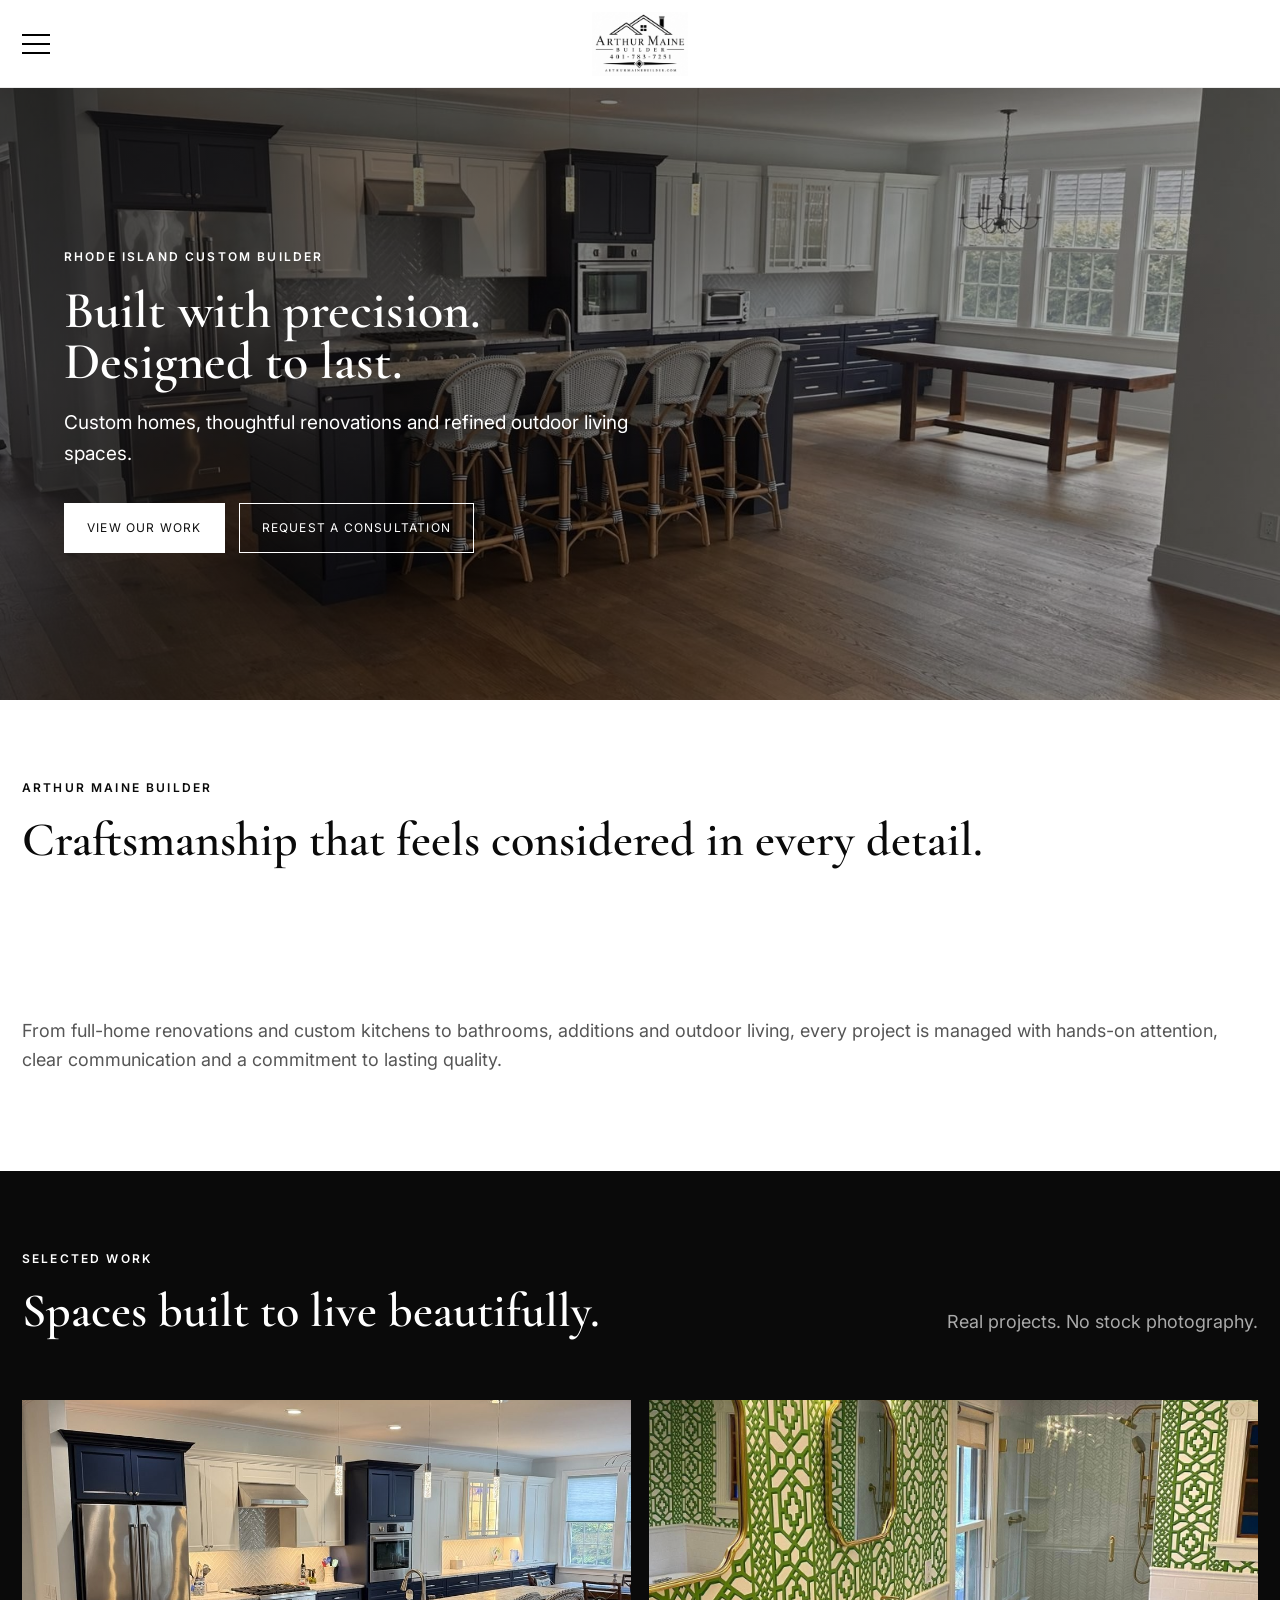
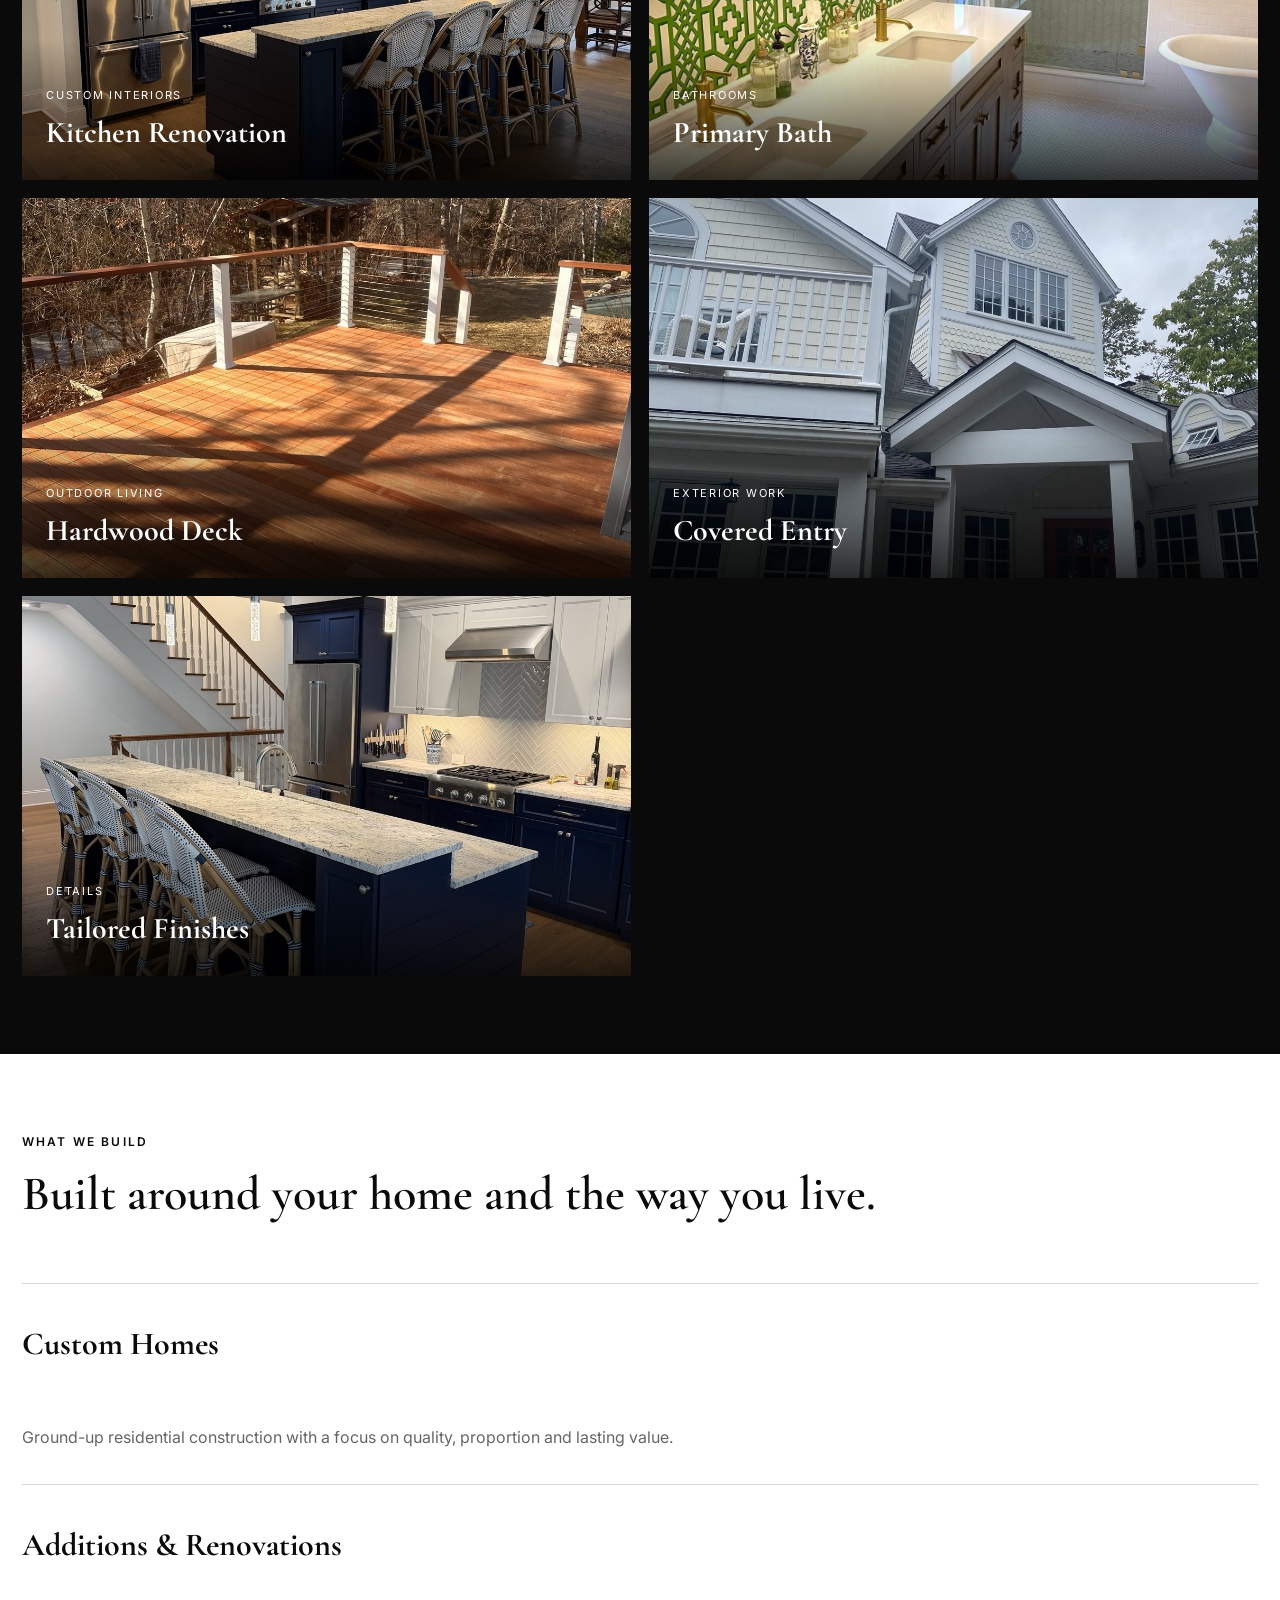
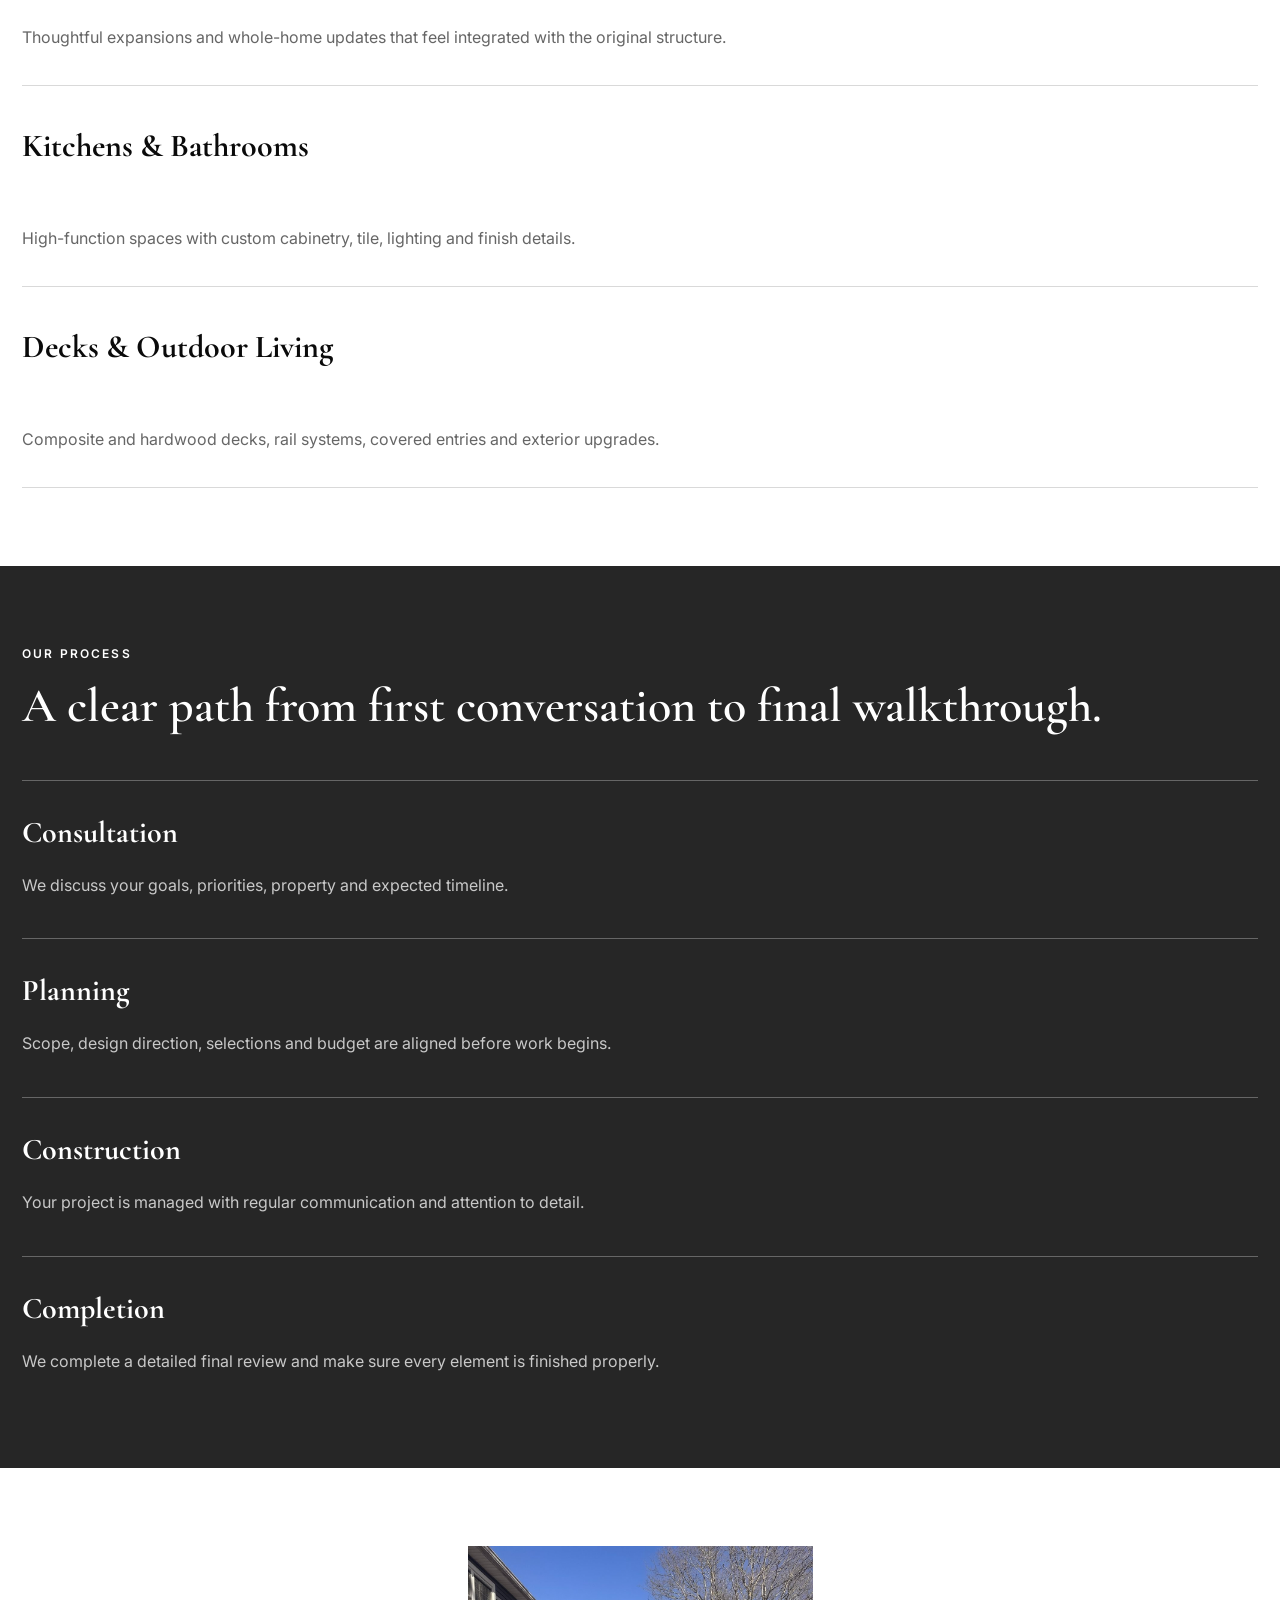
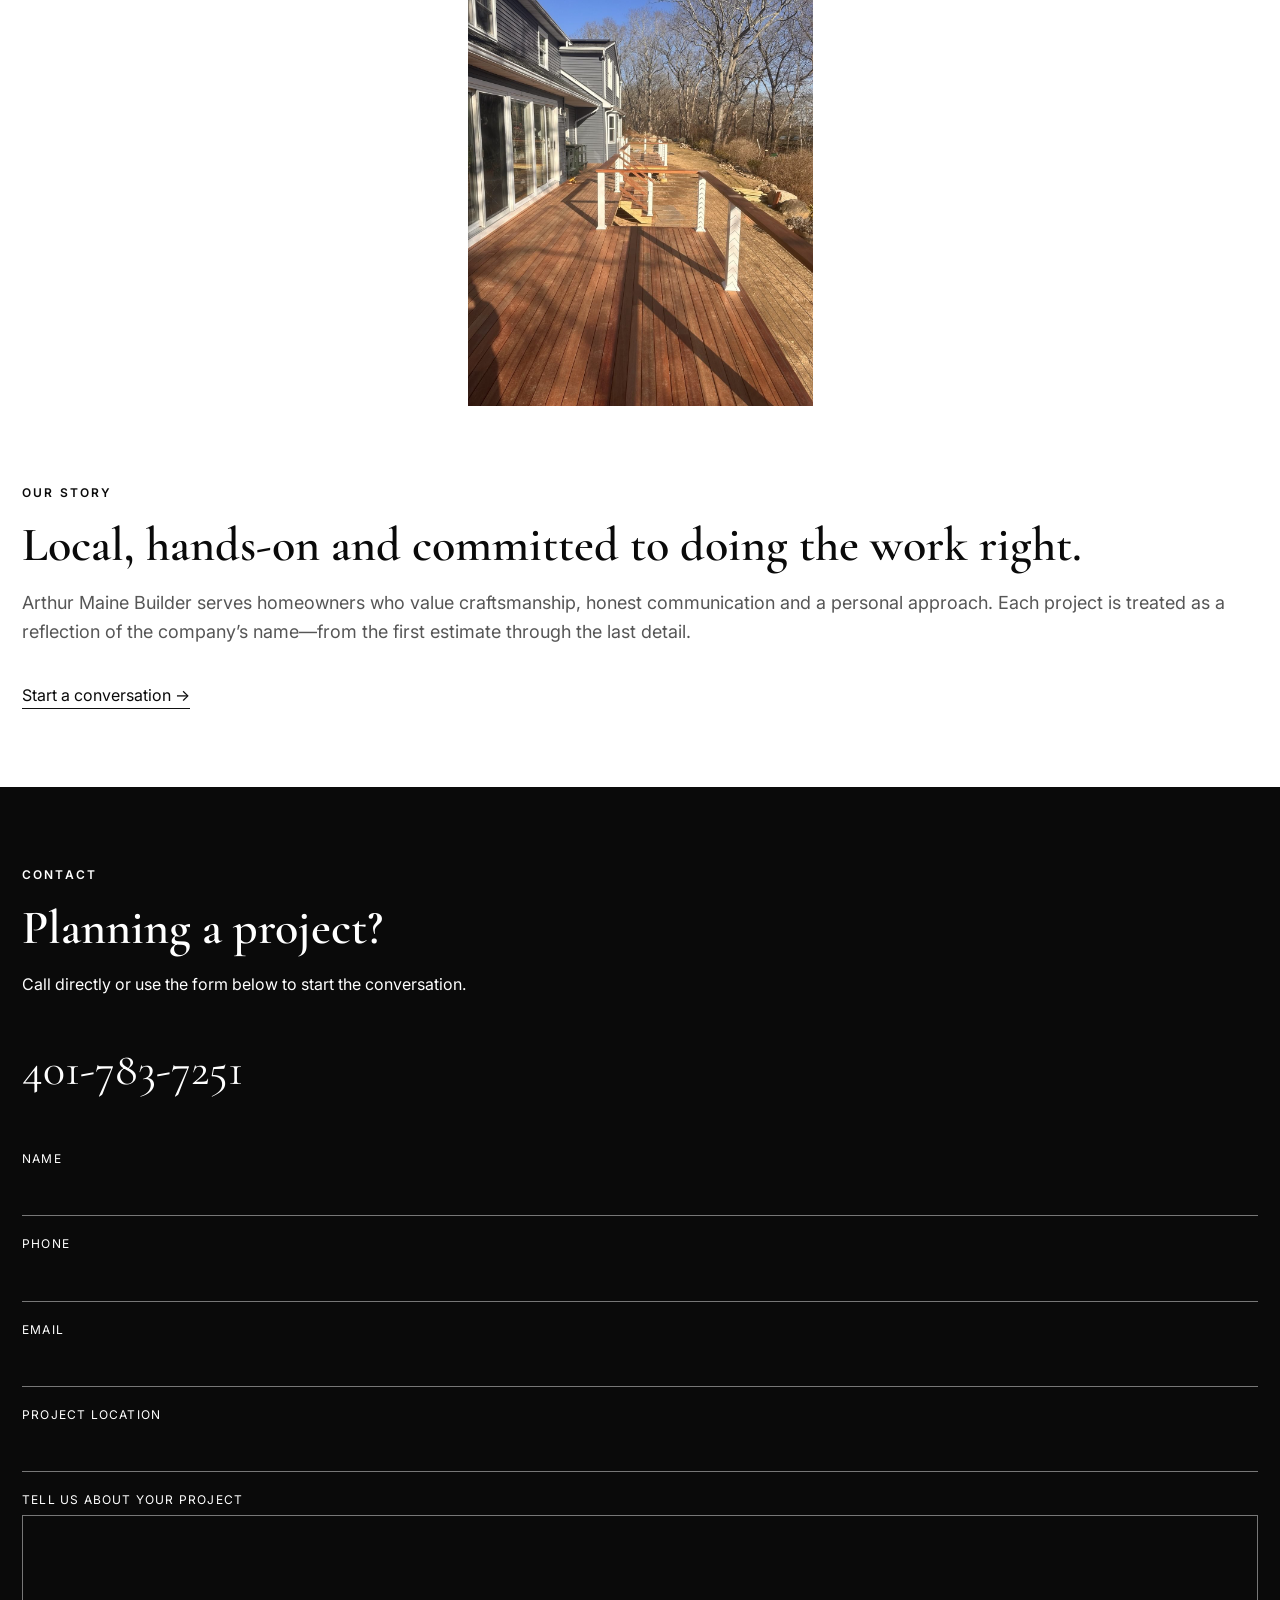
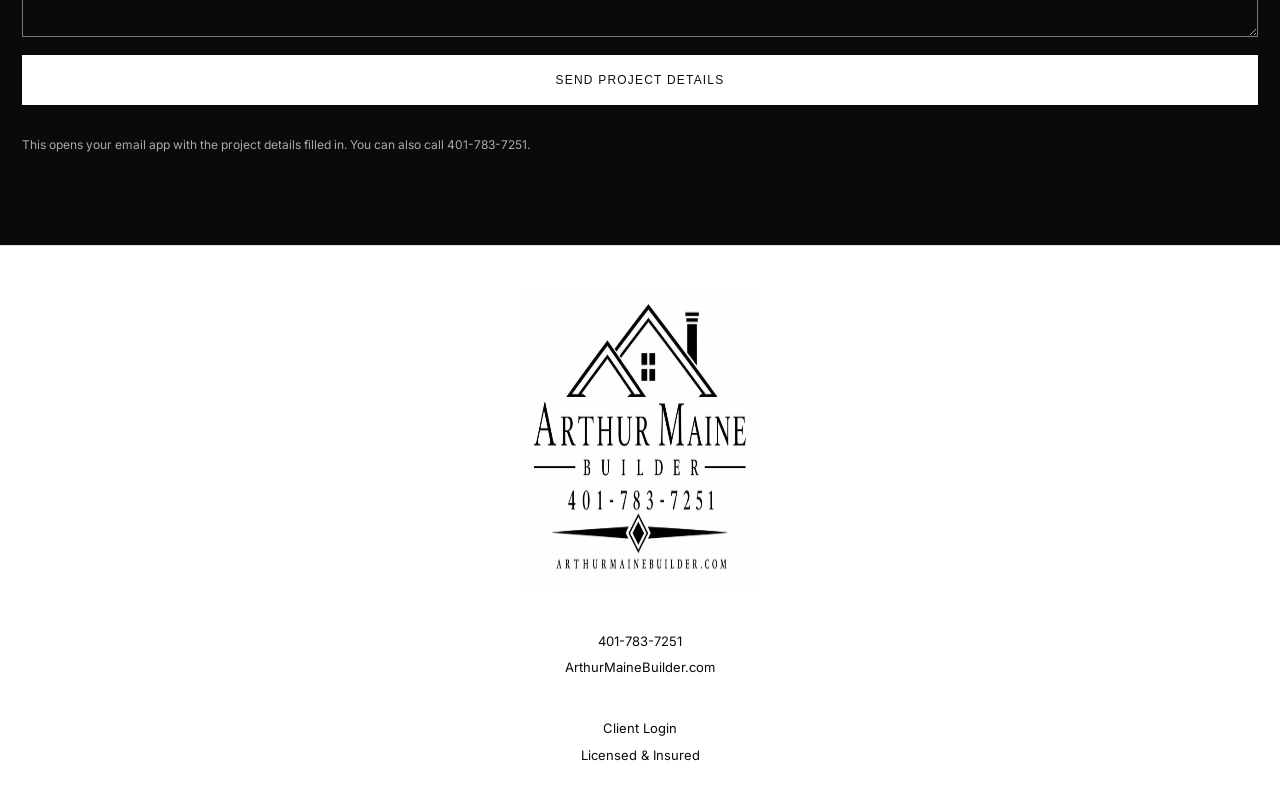
==== commit c10dae1e: "Add files via upload" ====
--- a/index.html
+++ b/index.html
@@ -397,6 +397,59 @@
 }
 </style>
 
+
+<style id="compact-desktop-gallery">
+/* Keep the phone layout, but make desktop images shorter and show two projects per row */
+@media(min-width:901px){
+  .hero{
+    min-height:68vh!important;
+  }
+
+  .project-grid{
+    grid-template-columns:repeat(2, minmax(0, 1fr))!important;
+    gap:18px!important;
+  }
+
+  .project,
+  .project-large,
+  .project-wide{
+    min-height:380px!important;
+    grid-column:auto!important;
+    grid-row:auto!important;
+  }
+
+  .project img{
+    height:380px!important;
+    object-fit:cover!important;
+  }
+
+  .project-caption{
+    padding:42px 24px 20px!important;
+  }
+
+  .project-caption h3{
+    font-size:30px!important;
+  }
+
+  .about-image img{
+    height:460px!important;
+    object-fit:cover!important;
+  }
+}
+
+@media(min-width:1300px){
+  .project,
+  .project-large,
+  .project-wide{
+    min-height:420px!important;
+  }
+
+  .project img{
+    height:420px!important;
+  }
+}
+</style>
+
 </head>
 <body>
   <header class="site-header">
